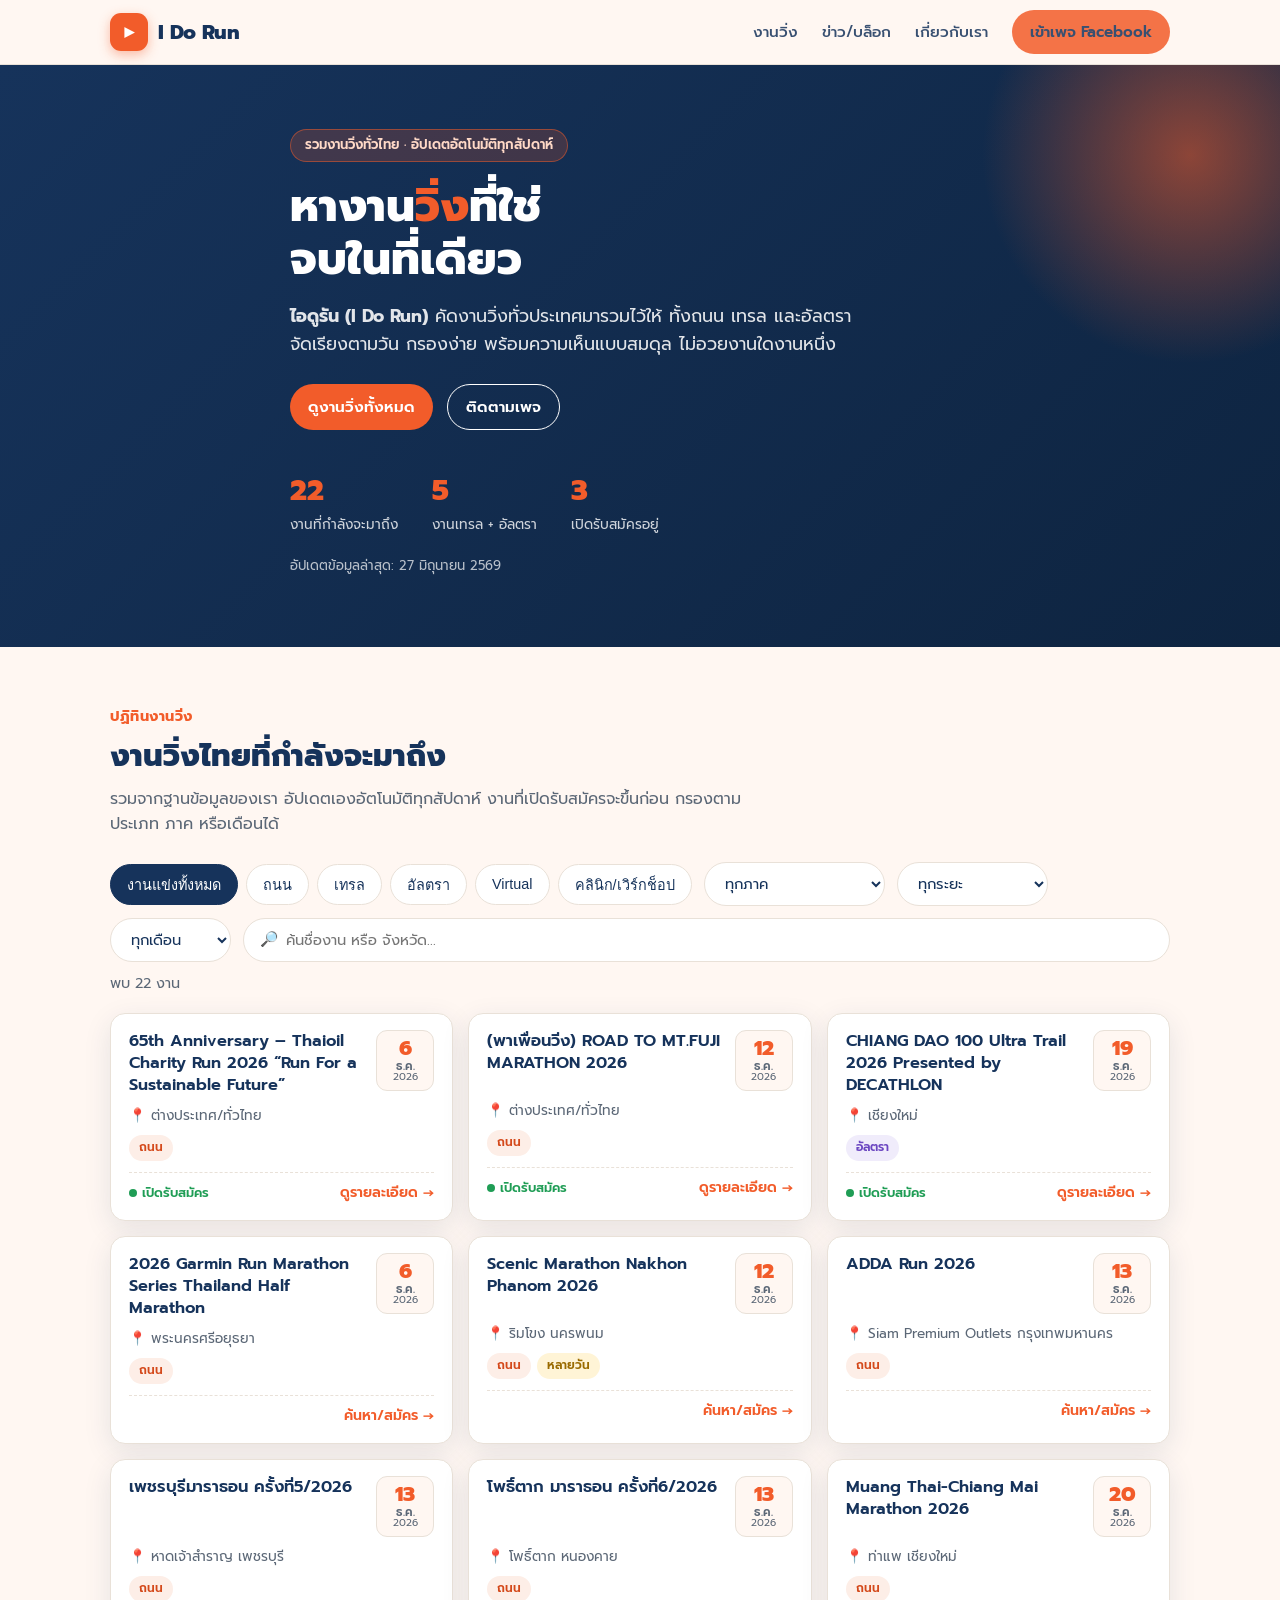
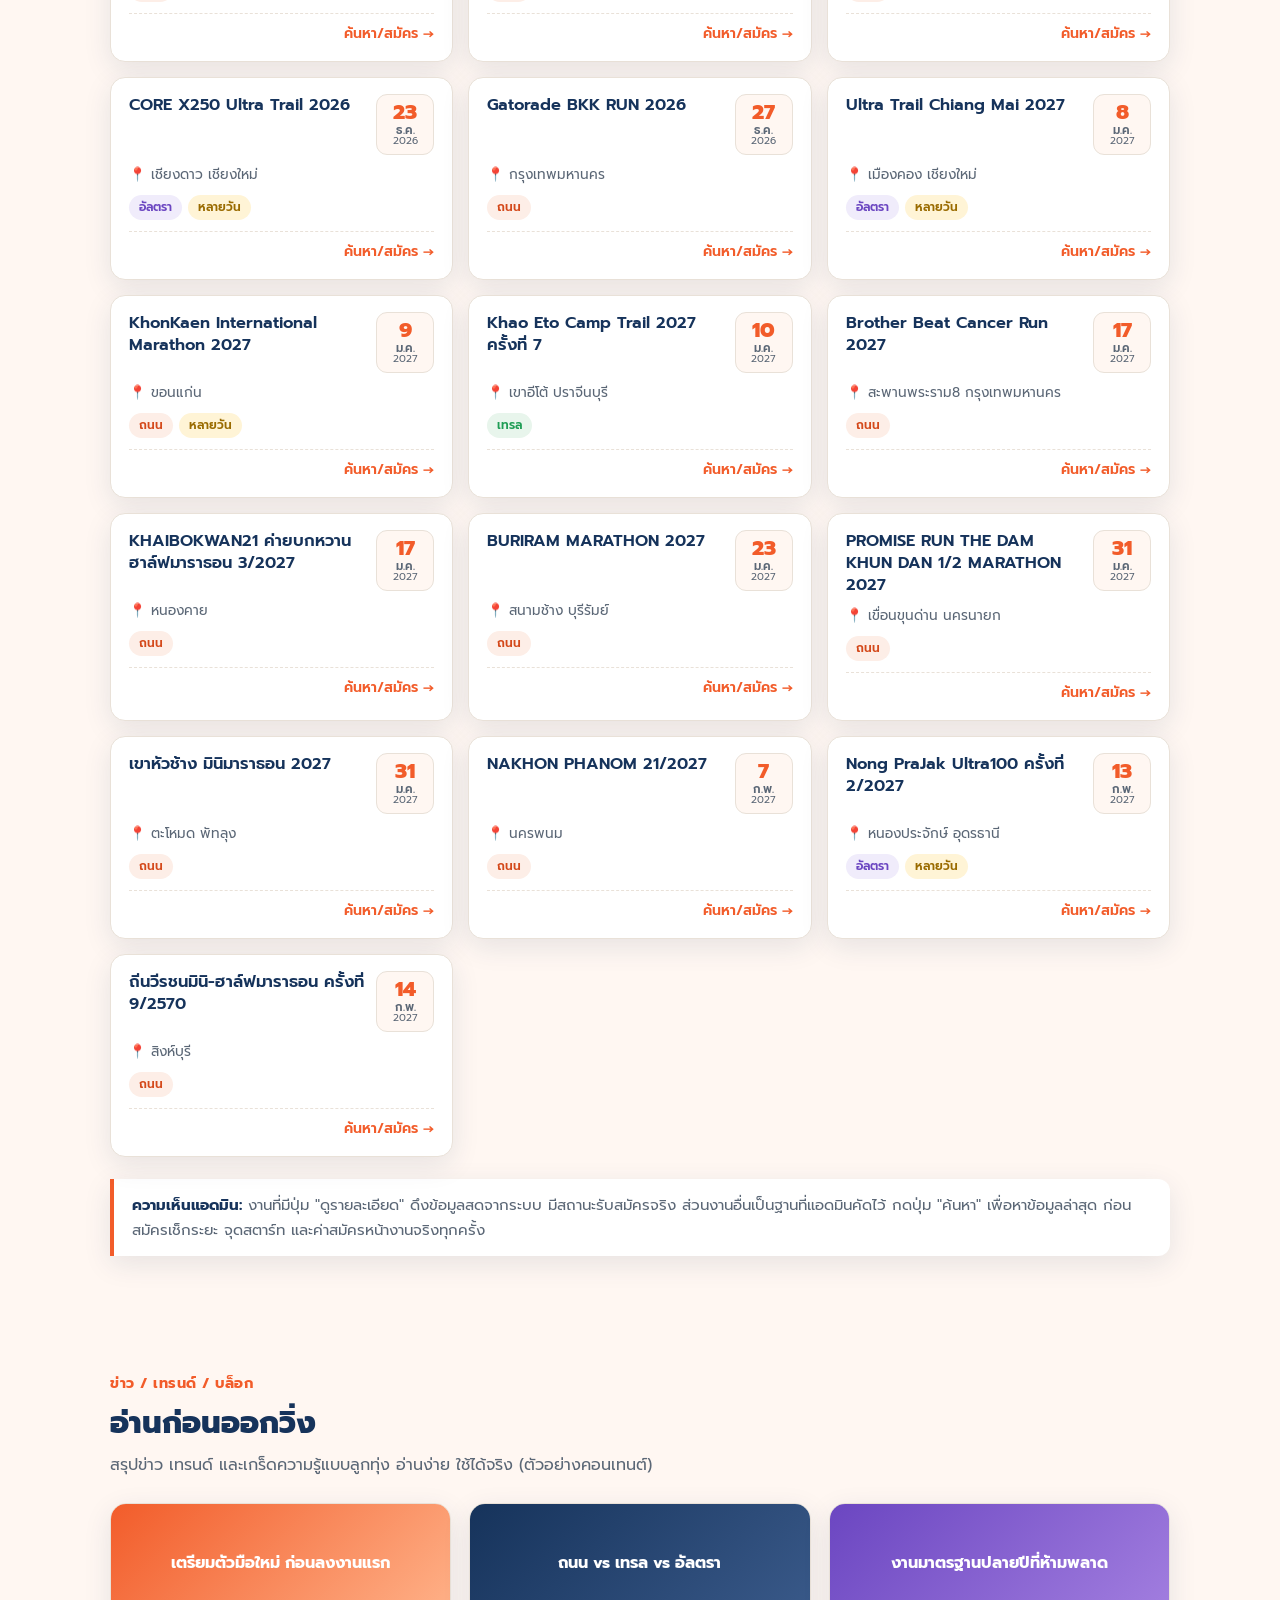
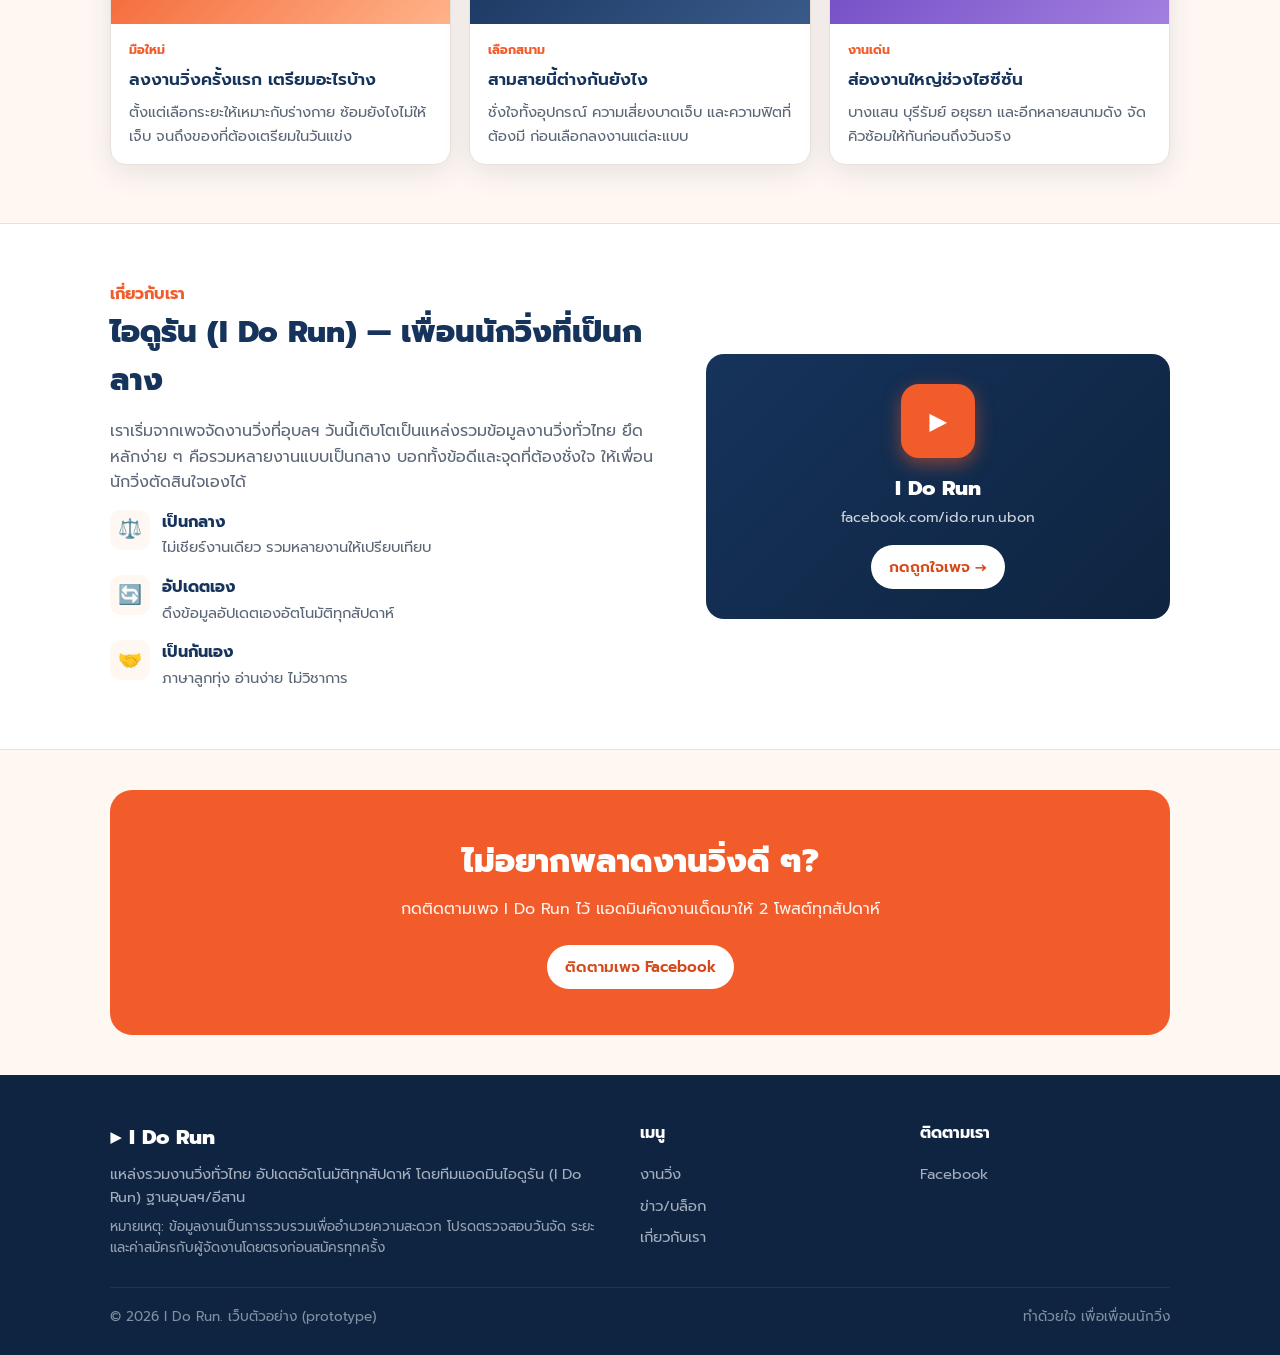
==== index.html @ 7fafc496 "Add race distances (ระยะ) from thai.run + distance filter" ====
<!DOCTYPE html>
<html lang="th">
<head>
<meta charset="UTF-8">
<meta name="viewport" content="width=device-width, initial-scale=1.0">
<title>ไอดูรัน (I Do Run) — รวมงานวิ่งทั่วไทย ปฏิทินงานวิ่ง 2026-2027</title>
<meta name="description" content="ไอดูรัน (I Do Run) แหล่งรวมงานวิ่งทั่วไทย ปฏิทินงานวิ่ง ทั้งถนน เทรล อัลตรา อัปเดตอัตโนมัติทุกสัปดาห์">
<meta name="keywords" content="ไอดูรัน, I Do Run, งานวิ่ง, ปฏิทินงานวิ่ง, รวมงานวิ่ง, งานวิ่งไทย, วิ่งเทรล, มาราธอน">
<link rel="canonical" href="https://idorunubon.github.io/">
<meta property="og:type" content="website">
<meta property="og:site_name" content="ไอดูรัน I Do Run">
<meta property="og:title" content="ไอดูรัน (I Do Run) — รวมงานวิ่งทั่วไทย">
<meta property="og:description" content="ไอดูรัน รวมงานวิ่งทั่วไทย ปฏิทินงานวิ่ง ถนน เทรล อัลตรา อัปเดตทุกสัปดาห์">
<meta property="og:url" content="https://idorunubon.github.io/">
<meta property="og:locale" content="th_TH">
<script type="application/ld+json">{"@context":"https://schema.org","@graph":[{"@type":"WebSite","name":"I Do Run","alternateName":["ไอดูรัน","ไอ ดู รัน","ไอดูรัน วิ่ง"],"url":"https://idorunubon.github.io/","description":"ไอดูรัน รวมงานวิ่งทั่วไทย ปฏิทินงานวิ่ง"},{"@type":"Organization","name":"I Do Run","alternateName":"ไอดูรัน","url":"https://idorunubon.github.io/","sameAs":["https://www.facebook.com/ido.run.ubon/"]}]}</script>
<link rel="preconnect" href="https://fonts.googleapis.com">
<link rel="preconnect" href="https://fonts.gstatic.com" crossorigin>
<link href="https://fonts.googleapis.com/css2?family=Noto+Sans+Thai:wght@400;500;700;800&family=Prompt:wght@400;500;600;700;800&display=swap" rel="stylesheet">
<style>
  :root{--orange:#F25C2A;--orange-dark:#d44a1c;--navy:#16335B;--navy-deep:#0e2440;--cream:#FFF7F2;--ink:#1d2733;--muted:#5b6776;--line:#e9e1d8;--green:#1f9d55;--purple:#6b46c1;--blue:#2563c9;--shadow:0 8px 28px rgba(22,51,91,.10)}
  *{box-sizing:border-box;margin:0;padding:0}
  html{scroll-behavior:smooth}
  body{font-family:'Prompt','Noto Sans Thai',sans-serif;color:var(--ink);background:var(--cream);line-height:1.6;-webkit-font-smoothing:antialiased}
  a{color:inherit;text-decoration:none}
  .wrap{max-width:1100px;margin:0 auto;padding:0 20px}
  header.nav{position:sticky;top:0;z-index:50;background:rgba(255,247,242,.92);backdrop-filter:blur(8px);border-bottom:1px solid var(--line)}
  .nav-in{display:flex;align-items:center;justify-content:space-between;height:64px}
  .logo{display:flex;align-items:center;gap:10px;font-weight:800;font-size:1.25rem;color:var(--navy)}
  .logo .mark{width:38px;height:38px;border-radius:11px;background:var(--orange);display:grid;place-items:center;color:#fff;font-size:1.2rem;box-shadow:0 4px 12px rgba(242,92,42,.4)}
  .nav-links{display:flex;gap:24px;align-items:center;font-weight:500}
  .nav-links a{color:var(--navy);opacity:.85;font-size:.95rem}
  .nav-links a:hover{opacity:1;color:var(--orange)}
  .btn{display:inline-flex;align-items:center;gap:8px;background:var(--orange);color:#fff;font-weight:600;padding:10px 18px;border-radius:30px;font-size:.95rem;border:none;cursor:pointer;transition:.15s}
  .btn:hover{background:var(--orange-dark);transform:translateY(-1px)}
  .btn.ghost{background:transparent;color:#fff;border:1.5px solid #fff}
  @media(max-width:820px){.nav-links a:not(.btn){display:none}}
  .hero{background:linear-gradient(135deg,var(--navy),var(--navy-deep));color:#fff;position:relative;overflow:hidden}
  .hero::after{content:"";position:absolute;right:-120px;top:-120px;width:420px;height:420px;background:radial-gradient(circle,rgba(242,92,42,.55),transparent 70%);border-radius:50%}
  .hero-in{position:relative;z-index:2;padding:64px 0 70px;max-width:700px}
  .kicker{display:inline-block;background:rgba(242,92,42,.2);color:#ffd9c7;border:1px solid rgba(242,92,42,.5);padding:5px 14px;border-radius:20px;font-size:.82rem;font-weight:600;margin-bottom:18px}
  .hero h1{font-size:2.8rem;line-height:1.18;font-weight:800;margin-bottom:16px}
  .hero h1 span{color:var(--orange)}
  .hero p{font-size:1.1rem;opacity:.88;margin-bottom:26px;max-width:580px}
  .hero-cta{display:flex;gap:14px;flex-wrap:wrap}
  .stats{display:flex;gap:34px;margin-top:38px;flex-wrap:wrap}
  .stat .n{font-size:1.8rem;font-weight:800;color:var(--orange)}
  .stat .l{font-size:.85rem;opacity:.8}
  .updated{margin-top:20px;font-size:.82rem;opacity:.7}
  @media(max-width:600px){.hero h1{font-size:2rem}}
  section{padding:58px 0}
  .sec-head{margin-bottom:24px}
  .sec-head .eyebrow{color:var(--orange);font-weight:700;font-size:.9rem;letter-spacing:.5px;text-transform:uppercase}
  .sec-head h2{font-size:1.9rem;font-weight:800;color:var(--navy);margin-top:4px}
  .sec-head p{color:var(--muted);margin-top:6px;max-width:660px}
  .toolbar{display:flex;gap:12px;flex-wrap:wrap;align-items:center;margin-bottom:10px}
  .chips{display:flex;gap:8px;flex-wrap:wrap}
  .chip{padding:8px 16px;border-radius:22px;border:1.5px solid var(--line);background:#fff;font-weight:500;font-size:.9rem;cursor:pointer;color:var(--navy);transition:.15s}
  .chip:hover{border-color:var(--orange)}
  .chip.on{background:var(--navy);color:#fff;border-color:var(--navy)}
  select.mon,.search{background:#fff;border:1.5px solid var(--line);border-radius:22px;padding:9px 16px;font-family:inherit;font-size:.92rem;color:var(--navy);outline:none;cursor:pointer}
  .search{flex:1;min-width:200px;display:flex;align-items:center;gap:8px;cursor:text}
  .search input{border:none;outline:none;flex:1;font-family:inherit;font-size:.92rem;background:transparent}
  .count{color:var(--muted);font-size:.9rem;margin:6px 0 18px}
  .grid{display:grid;grid-template-columns:repeat(auto-fill,minmax(330px,1fr));gap:15px}
  .card{background:#fff;border:1px solid var(--line);border-radius:15px;padding:16px 18px;box-shadow:var(--shadow);display:flex;flex-direction:column;gap:9px;transition:.15s}
  .card:hover{transform:translateY(-3px);border-color:var(--orange)}
  .card .top{display:flex;justify-content:space-between;align-items:flex-start;gap:10px}
  .date-pill{flex-shrink:0;text-align:center;background:var(--cream);border:1px solid var(--line);border-radius:11px;padding:7px 10px;line-height:1.05;min-width:58px}
  .date-pill .d{font-size:1.3rem;font-weight:800;color:var(--orange)}
  .date-pill .m{font-size:.72rem;color:var(--muted);font-weight:600}
  .date-pill .y{font-size:.64rem;color:var(--muted)}
  .card h3{font-size:1.02rem;font-weight:600;color:var(--navy);line-height:1.34}
  .place{color:var(--muted);font-size:.85rem;display:flex;gap:5px;align-items:flex-start}
  .meta{display:flex;flex-wrap:wrap;gap:6px;align-items:center}
  .tag{font-size:.75rem;font-weight:600;padding:3px 10px;border-radius:14px}
  .tag.road{background:#fdeee7;color:var(--orange-dark)}
  .tag.trail{background:#e8f5ec;color:var(--green)}
  .tag.ultra{background:#f0ecfb;color:var(--purple)}
  .tag.virtual{background:#e7f0fd;color:var(--blue)}
  .tag.multi{background:#fff4d6;color:#9a6b00}
  .tag.dist{background:#eef2ff;color:#3949ab}
  .reg{display:inline-flex;align-items:center;gap:5px;font-size:.8rem;font-weight:600}
  .reg.open{color:var(--green)}.reg.closed{color:var(--muted)}
  .reg .dot{width:8px;height:8px;border-radius:50%;background:currentColor}
  .card .foot{display:flex;justify-content:space-between;align-items:center;margin-top:2px;padding-top:9px;border-top:1px dashed var(--line)}
  .card .foot a{color:var(--orange);font-weight:600;font-size:.88rem}
  .card .foot .nolink{color:var(--muted);font-weight:400}
  .empty{text-align:center;color:var(--muted);padding:40px;grid-column:1/-1}
  .adminnote{background:#fff;border-left:4px solid var(--orange);border-radius:0 12px 12px 0;padding:14px 18px;margin-top:22px;box-shadow:var(--shadow);font-size:.94rem;color:var(--muted)}
  .adminnote b{color:var(--navy)}
  .blog-grid{display:grid;grid-template-columns:repeat(auto-fill,minmax(300px,1fr));gap:18px}
  .post{background:#fff;border:1px solid var(--line);border-radius:16px;overflow:hidden;box-shadow:var(--shadow);transition:.15s}
  .post:hover{transform:translateY(-3px)}
  .post .ph{height:120px;background:linear-gradient(135deg,var(--orange),#ffb38a);display:grid;place-items:center;color:#fff;font-weight:700;text-align:center;padding:0 16px}
  .post:nth-child(2) .ph{background:linear-gradient(135deg,var(--navy),#3a5a8a)}
  .post:nth-child(3) .ph{background:linear-gradient(135deg,var(--purple),#a37fe0)}
  .post .body{padding:16px 18px}
  .post .cat{font-size:.78rem;font-weight:700;color:var(--orange);text-transform:uppercase}
  .post h3{font-size:1.06rem;font-weight:600;color:var(--navy);margin:6px 0 8px}
  .post p{color:var(--muted);font-size:.92rem}
  .about{background:#fff;border-top:1px solid var(--line);border-bottom:1px solid var(--line)}
  .about-grid{display:grid;grid-template-columns:1.2fr 1fr;gap:40px;align-items:center}
  @media(max-width:760px){.about-grid{grid-template-columns:1fr}}
  .about h2{font-size:1.9rem;color:var(--navy);font-weight:800;margin-bottom:14px}
  .about p{color:var(--muted);margin-bottom:14px}
  .values{display:flex;flex-direction:column;gap:14px;margin-top:10px}
  .val{display:flex;gap:12px;align-items:flex-start}
  .val .ic{width:40px;height:40px;border-radius:11px;background:var(--cream);display:grid;place-items:center;font-size:1.2rem;flex-shrink:0}
  .val b{color:var(--navy)}.val span{color:var(--muted);font-size:.92rem}
  .fbcard{background:linear-gradient(135deg,var(--navy),var(--navy-deep));border-radius:18px;padding:30px;color:#fff;text-align:center}
  .fbcard .av{width:74px;height:74px;border-radius:18px;background:var(--orange);display:grid;place-items:center;font-size:2rem;margin:0 auto 14px;box-shadow:0 6px 18px rgba(242,92,42,.5)}
  .fbcard h3{font-size:1.3rem;font-weight:800}
  .fbcard .handle{opacity:.8;font-size:.9rem;margin-bottom:16px}
  .cta{background:var(--orange);color:#fff;text-align:center;border-radius:22px;padding:46px 24px;margin:40px auto}
  .cta h2{font-size:2rem;font-weight:800;margin-bottom:10px}
  .cta p{opacity:.92;margin-bottom:22px;max-width:520px;margin-left:auto;margin-right:auto}
  .cta .btn{background:#fff;color:var(--orange-dark)}
  .cta .btn:hover{background:var(--navy);color:#fff}
  footer{background:var(--navy-deep);color:#cdd6e3;padding:46px 0 28px}
  .foot-grid{display:grid;grid-template-columns:2fr 1fr 1fr;gap:30px;margin-bottom:28px}
  @media(max-width:600px){.foot-grid{grid-template-columns:1fr}}
  footer h4{color:#fff;font-size:1rem;margin-bottom:12px}
  footer a{display:block;opacity:.78;font-size:.92rem;padding:4px 0}
  footer a:hover{opacity:1;color:var(--orange)}
  .foot-logo{font-size:1.3rem;font-weight:800;color:#fff;margin-bottom:8px}
  .foot-bot{border-top:1px solid rgba(255,255,255,.12);padding-top:18px;font-size:.85rem;opacity:.6;display:flex;justify-content:space-between;flex-wrap:wrap;gap:8px}
  .disclaim{font-size:.84rem;opacity:.7;margin-top:6px;max-width:560px}
</style>
</head>
<body>
<header class="nav"><div class="wrap nav-in">
  <a href="#top" class="logo"><span class="mark">▶</span> I Do Run</a>
  <nav class="nav-links">
    <a href="#events">งานวิ่ง</a>
    <a href="#blog">ข่าว/บล็อก</a>
    <a href="#about">เกี่ยวกับเรา</a>
    <a class="btn" href="https://www.facebook.com/ido.run.ubon/" target="_blank" rel="noopener">เข้าเพจ Facebook</a>
  </nav>
</div></header>
<section class="hero" id="top" style="padding:0"><div class="wrap hero-in">
  <span class="kicker">รวมงานวิ่งทั่วไทย · อัปเดตอัตโนมัติทุกสัปดาห์</span>
  <h1>หางาน<span>วิ่ง</span>ที่ใช่ <br>จบในที่เดียว</h1>
  <p><strong>ไอดูรัน (I Do Run)</strong> คัดงานวิ่งทั่วประเทศมารวมไว้ให้ ทั้งถนน เทรล และอัลตรา จัดเรียงตามวัน กรองง่าย พร้อมความเห็นแบบสมดุล ไม่อวยงานใดงานหนึ่ง</p>
  <div class="hero-cta">
    <a class="btn" href="#events">ดูงานวิ่งทั้งหมด</a>
    <a class="btn ghost" href="https://www.facebook.com/ido.run.ubon/" target="_blank" rel="noopener">ติดตามเพจ</a>
  </div>
  <div class="stats">
    <div class="stat"><div class="n" id="stat-total">—</div><div class="l">งานที่กำลังจะมาถึง</div></div>
    <div class="stat"><div class="n" id="stat-trail">—</div><div class="l">งานเทรล + อัลตรา</div></div>
    <div class="stat"><div class="n" id="stat-open">—</div><div class="l">เปิดรับสมัครอยู่</div></div>
  </div>
  <div class="updated" id="updated"></div>
</div></section>
<section id="events"><div class="wrap">
  <div class="sec-head">
    <div class="eyebrow">ปฏิทินงานวิ่ง</div>
    <h2>งานวิ่งไทยที่กำลังจะมาถึง</h2>
    <p>รวมจากฐานข้อมูลของเรา อัปเดตเองอัตโนมัติทุกสัปดาห์ งานที่เปิดรับสมัครจะขึ้นก่อน กรองตามประเภท ภาค หรือเดือนได้</p>
  </div>
  <div class="toolbar">
    <div class="chips" id="chips">
      <button class="chip on" data-f="all">งานแข่งทั้งหมด</button>
      <button class="chip" data-f="road">ถนน</button>
      <button class="chip" data-f="trail">เทรล</button>
      <button class="chip" data-f="ultra">อัลตรา</button>
      <button class="chip" data-f="virtual">Virtual</button>
      <button class="chip" data-f="clinic">คลินิก/เวิร์กช็อป</button>
    </div>
    <select class="mon" id="region"></select>
    <select class="mon" id="dist"><option value="all">ทุกระยะ</option><option value="fun">Fun Run</option><option value="5k">5 กม.</option><option value="10k">10 กม.</option><option value="half">ฮาล์ฟ ~21 กม.</option><option value="full">ฟูล ~42 กม.</option><option value="ultra">อัลตรา 50 กม.+</option></select>
    <select class="mon" id="mon"></select>
    <div class="search"><span>🔎</span><input id="q" type="text" placeholder="ค้นชื่องาน หรือ จังหวัด..."></div>
  </div>
  <div class="count" id="count">กำลังโหลดข้อมูล...</div>
  <div class="grid" id="grid"></div>
  <div class="adminnote"><b>ความเห็นแอดมิน:</b> งานที่มีปุ่ม "ดูรายละเอียด" ดึงข้อมูลสดจากระบบ มีสถานะรับสมัครจริง ส่วนงานอื่นเป็นฐานที่แอดมินคัดไว้ กดปุ่ม "ค้นหา" เพื่อหาข้อมูลล่าสุด ก่อนสมัครเช็กระยะ จุดสตาร์ท และค่าสมัครหน้างานจริงทุกครั้ง</div>
</div></section>
<section id="blog"><div class="wrap">
  <div class="sec-head">
    <div class="eyebrow">ข่าว / เทรนด์ / บล็อก</div>
    <h2>อ่านก่อนออกวิ่ง</h2>
    <p>สรุปข่าว เทรนด์ และเกร็ดความรู้แบบลูกทุ่ง อ่านง่าย ใช้ได้จริง (ตัวอย่างคอนเทนต์)</p>
  </div>
  <div class="blog-grid">
    <article class="post"><div class="ph">เตรียมตัวมือใหม่ ก่อนลงงานแรก</div><div class="body"><div class="cat">มือใหม่</div><h3>ลงงานวิ่งครั้งแรก เตรียมอะไรบ้าง</h3><p>ตั้งแต่เลือกระยะให้เหมาะกับร่างกาย ซ้อมยังไงไม่ให้เจ็บ จนถึงของที่ต้องเตรียมในวันแข่ง</p></div></article>
    <article class="post"><div class="ph">ถนน vs เทรล vs อัลตรา</div><div class="body"><div class="cat">เลือกสนาม</div><h3>สามสายนี้ต่างกันยังไง</h3><p>ชั่งใจทั้งอุปกรณ์ ความเสี่ยงบาดเจ็บ และความฟิตที่ต้องมี ก่อนเลือกลงงานแต่ละแบบ</p></div></article>
    <article class="post"><div class="ph">งานมาตรฐานปลายปีที่ห้ามพลาด</div><div class="body"><div class="cat">งานเด่น</div><h3>ส่องงานใหญ่ช่วงไฮซีซั่น</h3><p>บางแสน บุรีรัมย์ อยุธยา และอีกหลายสนามดัง จัดคิวซ้อมให้ทันก่อนถึงวันจริง</p></div></article>
  </div>
</div></section>
<section id="about" class="about"><div class="wrap about-grid">
  <div>
    <div class="eyebrow" style="color:var(--orange);font-weight:700">เกี่ยวกับเรา</div>
    <h2>ไอดูรัน (I Do Run) — เพื่อนนักวิ่งที่เป็นกลาง</h2>
    <p>เราเริ่มจากเพจจัดงานวิ่งที่อุบลฯ วันนี้เติบโตเป็นแหล่งรวมข้อมูลงานวิ่งทั่วไทย ยึดหลักง่าย ๆ คือรวมหลายงานแบบเป็นกลาง บอกทั้งข้อดีและจุดที่ต้องชั่งใจ ให้เพื่อนนักวิ่งตัดสินใจเองได้</p>
    <div class="values">
      <div class="val"><div class="ic">⚖️</div><div><b>เป็นกลาง</b><br><span>ไม่เชียร์งานเดียว รวมหลายงานให้เปรียบเทียบ</span></div></div>
      <div class="val"><div class="ic">🔄</div><div><b>อัปเดตเอง</b><br><span>ดึงข้อมูลอัปเดตเองอัตโนมัติทุกสัปดาห์</span></div></div>
      <div class="val"><div class="ic">🤝</div><div><b>เป็นกันเอง</b><br><span>ภาษาลูกทุ่ง อ่านง่าย ไม่วิชาการ</span></div></div>
    </div>
  </div>
  <div class="fbcard">
    <div class="av">▶</div><h3>I Do Run</h3><div class="handle">facebook.com/ido.run.ubon</div>
    <a class="btn" style="background:#fff;color:var(--orange-dark)" href="https://www.facebook.com/ido.run.ubon/" target="_blank" rel="noopener">กดถูกใจเพจ →</a>
  </div>
</div></section>
<div class="wrap"><div class="cta">
  <h2>ไม่อยากพลาดงานวิ่งดี ๆ?</h2>
  <p>กดติดตามเพจ I Do Run ไว้ แอดมินคัดงานเด็ดมาให้ 2 โพสต์ทุกสัปดาห์</p>
  <a class="btn" href="https://www.facebook.com/ido.run.ubon/" target="_blank" rel="noopener">ติดตามเพจ Facebook</a>
</div></div>
<footer><div class="wrap">
  <div class="foot-grid">
    <div>
      <div class="foot-logo">▶ I Do Run</div>
      <p style="opacity:.78;font-size:.92rem">แหล่งรวมงานวิ่งทั่วไทย อัปเดตอัตโนมัติทุกสัปดาห์ โดยทีมแอดมินไอดูรัน (I Do Run) ฐานอุบลฯ/อีสาน</p>
      <p class="disclaim">หมายเหตุ: ข้อมูลงานเป็นการรวบรวมเพื่ออำนวยความสะดวก โปรดตรวจสอบวันจัด ระยะ และค่าสมัครกับผู้จัดงานโดยตรงก่อนสมัครทุกครั้ง</p>
    </div>
    <div><h4>เมนู</h4><a href="#events">งานวิ่ง</a><a href="#blog">ข่าว/บล็อก</a><a href="#about">เกี่ยวกับเรา</a></div>
    <div><h4>ติดตามเรา</h4><a href="https://www.facebook.com/ido.run.ubon/" target="_blank" rel="noopener">Facebook</a></div>
  </div>
  <div class="foot-bot"><span>© 2026 I Do Run. เว็บตัวอย่าง (prototype)</span><span>ทำด้วยใจ เพื่อเพื่อนนักวิ่ง</span></div>
</div></footer>
<script>
const TH=["ม.ค.","ก.พ.","มี.ค.","เม.ย.","พ.ค.","มิ.ย.","ก.ค.","ส.ค.","ก.ย.","ต.ค.","พ.ย.","ธ.ค."];
const TYPE={road:"ถนน",trail:"เทรล",ultra:"อัลตรา",virtual:"Virtual"};
const REGIONS=[
 ["bkk","กรุงเทพฯ–ปริมณฑล",["กรุงเทพ","นนทบุรี","ปทุมธานี","สมุทรปราการ","สมุทรสาคร","นครปฐม"]],
 ["north","ภาคเหนือ",["เชียงใหม่","เชียงราย","ลำปาง","ลำพูน","แพร่","น่าน","พะเยา","แม่ฮ่องสอน","อุตรดิตถ์","ตาก","สุโขทัย","กำแพงเพชร","พิจิตร","พิษณุโลก","เพชรบูรณ์","นครสวรรค์","อุทัยธานี"]],
 ["isan","ภาคอีสาน",["ขอนแก่น","อุดรธานี","นครราชสีมา","โคราช","บุรีรัมย์","อุบลราชธานี","ชัยภูมิ","กาฬสินธุ์","มหาสารคาม","ร้อยเอ็ด","สกลนคร","นครพนม","หนองคาย","บึงกาฬ","เลย","หนองบัวลำภู","ยโสธร","อำนาจเจริญ","มุกดาหาร","ศรีสะเกษ","สุรินทร์"]],
 ["central","ภาคกลาง",["อยุธยา","อ่างทอง","สิงห์บุรี","ลพบุรี","สระบุรี","ชัยนาท","สุพรรณบุรี","นครนายก","สมุทรสงคราม"]],
 ["east","ภาคตะวันออก",["ชลบุรี","ระยอง","จันทบุรี","ตราด","ฉะเชิงเทรา","ปราจีนบุรี","สระแก้ว"]],
 ["west","ภาคตะวันตก",["กาญจนบุรี","ราชบุรี","เพชรบุรี","ประจวบ"]],
 ["south","ภาคใต้",["สงขลา","หาดใหญ่","ภูเก็ต","สุราษฎร์ธานี","นครศรีธรรมราช","กระบี่","พังงา","ตรัง","พัทลุง","สตูล","ชุมพร","ระนอง","ยะลา","ปัตตานี","นราธิวาส"]],
 ["inter","ต่างประเทศ",["ลาว","ญี่ปุ่น","จีน","มาเลเซีย","เวียดนาม","สิงคโปร์","เกาหลี","ไต้หวัน"]]
];
const REGLABEL={};REGIONS.forEach(r=>REGLABEL[r[0]]=r[1]);REGLABEL.other="อื่นๆ";
function regionOf(p){p=p||"";for(const r of REGIONS){if(r[2].some(w=>p.includes(w)))return r[0];}return "other";}
function isClinic(n){return /workshop|clinic|คลินิก|ปรับท่า|อบรม|สัมมนา|เวิร์กช็อป|เวิร์คช็อป/i.test(n||"");}
let UP=[];
const monsel=document.getElementById('mon');
const regsel=document.getElementById('region');
const distsel=document.getElementById('dist');
function inBucket(d,b){if(b==='fun')return d<4.5;if(b==='5k')return d>=4.5&&d<7.5;if(b==='10k')return d>=7.5&&d<15;if(b==='half')return d>=15&&d<30;if(b==='full')return d>=30&&d<50;if(b==='ultra')return d>=50;return true;}
function distMatch(e,b){if(b==='all')return true;if(!e.dist||!e.dist.length)return false;return e.dist.some(d=>inBucket(d,b));}
function card(e){
  const multi=e.multi?'<span class="tag multi">หลายวัน</span>':'';
  let reg='';
  if(e.reg===true)reg='<span class="reg open"><span class="dot"></span>เปิดรับสมัคร</span>';
  else if(e.reg===false)reg='<span class="reg closed"><span class="dot"></span>ปิด/รอประกาศ</span>';
  else reg='<span></span>';
  const link=e.link||('https://www.google.com/search?q='+encodeURIComponent(e.n+' วิ่ง สมัคร'));
  const label=e.link?'ดูรายละเอียด →':'ค้นหา/สมัคร →';
  const clinicTag=e.isClinic?'<span class="tag multi">คลินิก/เวิร์กช็อป</span>':'';
  const distTag=(e.dist&&e.dist.length)?'<span class="tag dist">'+e.dist.join('/')+' กม.</span>':'';
  return '<div class="card"><div class="top"><div><h3>'+e.n+'</h3></div>'
    +'<div class="date-pill"><div class="d">'+e.d+'</div><div class="m">'+TH[e.mo]+'</div><div class="y">'+e.y+'</div></div></div>'
    +(e.place?'<div class="place"><span>📍</span><span>'+e.place+'</span></div>':'')
    +'<div class="meta"><span class="tag '+e.type+'">'+(TYPE[e.type]||e.type)+'</span>'+distTag+clinicTag+multi+'</div>'
    +'<div class="foot">'+reg+'<a href="'+link+'" target="_blank" rel="noopener">'+label+'</a></div></div>';
}
function render(){
  const f=document.querySelector('#chips .chip.on').dataset.f;
  const rg=regsel.value,mk=monsel.value;
  const q=document.getElementById('q').value.trim().toLowerCase();
  const list=UP.filter(e=>{
    if(f==='all'){if(e.isClinic)return false;}
    else if(f==='clinic'){if(!e.isClinic)return false;}
    else {if(e.isClinic)return false;if(e.type!==f)return false;}
    if(rg!=='all'&&e.region!==rg)return false;
    if(mk!=='all'&&(e.y+'-'+e.mo)!==mk)return false;
    if(q&&!((e.n+' '+(e.place||'')).toLowerCase().includes(q)))return false;
    if(!distMatch(e,distsel.value))return false;
    return true;
  });
  document.getElementById('count').textContent='พบ '+list.length+' งาน';
  const g=document.getElementById('grid');
  g.innerHTML=list.length?list.map(card).join(''):'<div class="empty">ไม่พบงานที่ตรงเงื่อนไข ลองเปลี่ยนตัวกรองดูนะ</div>';
}
document.querySelectorAll('#chips .chip').forEach(c=>c.addEventListener('click',()=>{document.querySelector('#chips .chip.on').classList.remove('on');c.classList.add('on');render();}));
regsel.addEventListener('change',render);
distsel.addEventListener('change',render);
monsel.addEventListener('change',render);
document.getElementById('q').addEventListener('input',render);
fetch('events.json?t='+Date.now()).then(r=>r.json()).then(data=>{
  const today=new Date();const cut=new Date(today.getFullYear(),today.getMonth(),today.getDate()-1);
  UP=(data.events||[]).filter(e=>new Date(e.y,e.mo,e.d)>=cut);
  UP.forEach(e=>{e.isClinic=isClinic(e.n);e.region=regionOf(e.place);});
  UP.sort((a,b)=>{const oa=a.reg===true?0:(a.reg===null?1:2),ob=b.reg===true?0:(b.reg===null?1:2);if(oa!==ob)return oa-ob;return (a.y-b.y)||(a.mo-b.mo)||(a.d-b.d);});
  document.getElementById('stat-total').textContent=UP.filter(e=>!e.isClinic).length;
  document.getElementById('stat-trail').textContent=UP.filter(e=>e.type==='trail'||e.type==='ultra').length;
  document.getElementById('stat-open').textContent=UP.filter(e=>e.reg===true).length;
  const rset=[...new Set(UP.map(e=>e.region))];
  const rorder=REGIONS.map(r=>r[0]).concat(['other']).filter(k=>rset.includes(k));
  regsel.innerHTML='<option value="all">ทุกภาค</option>'+rorder.map(k=>'<option value="'+k+'">'+REGLABEL[k]+'</option>').join('');
  const mkeys=[...new Set(UP.slice().sort((a,b)=>(a.y-b.y)||(a.mo-b.mo)).map(e=>e.y+'-'+e.mo))];
  monsel.innerHTML='<option value="all">ทุกเดือน</option>'+mkeys.map(k=>{const a=k.split('-');return '<option value="'+k+'">'+TH[a[1]]+' '+a[0]+'</option>';}).join('');
  if(data.generatedAt){const d=new Date(data.generatedAt);document.getElementById('updated').textContent='อัปเดตข้อมูลล่าสุด: '+d.toLocaleDateString('th-TH',{day:'numeric',month:'long',year:'numeric',timeZone:'Asia/Bangkok'});}
  render();
}).catch(err=>{document.getElementById('count').textContent='โหลดข้อมูลไม่สำเร็จ กรุณารีเฟรชหน้าใหม่';});
</script>
</body>
</html>
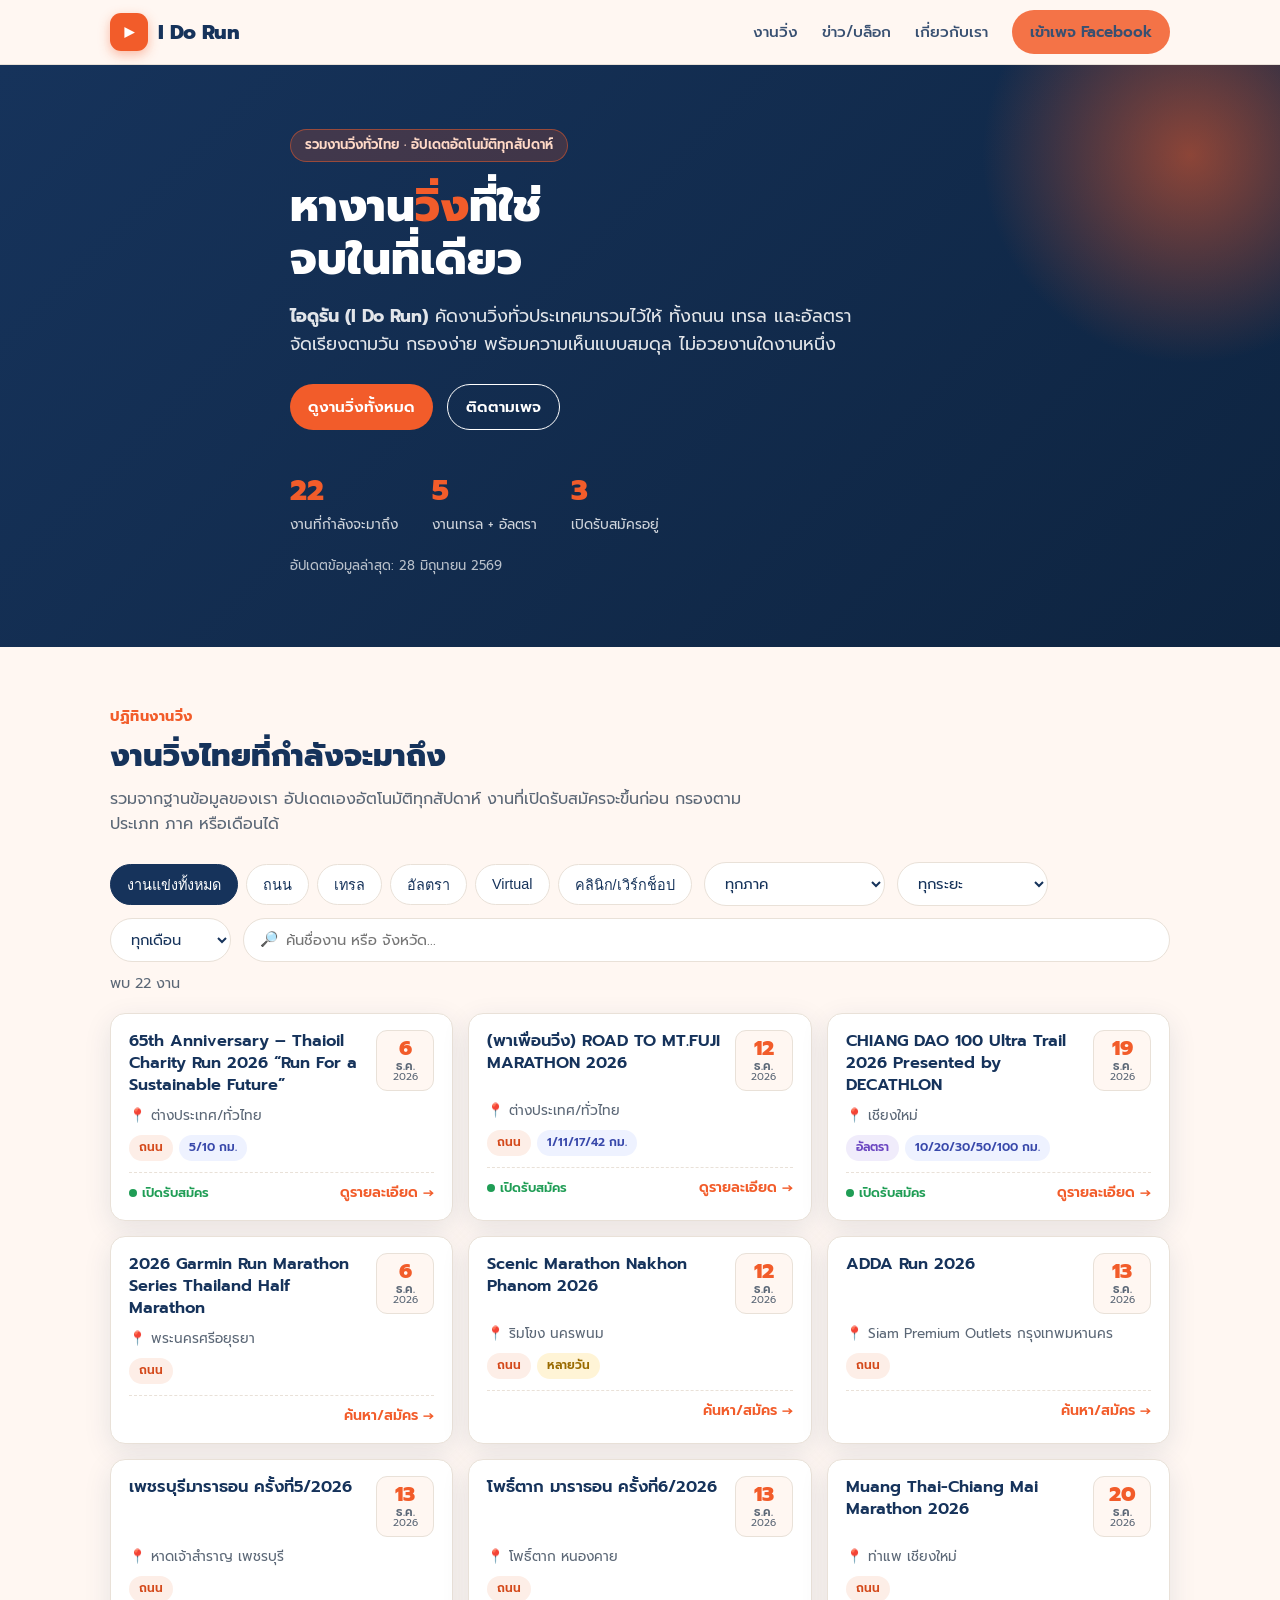
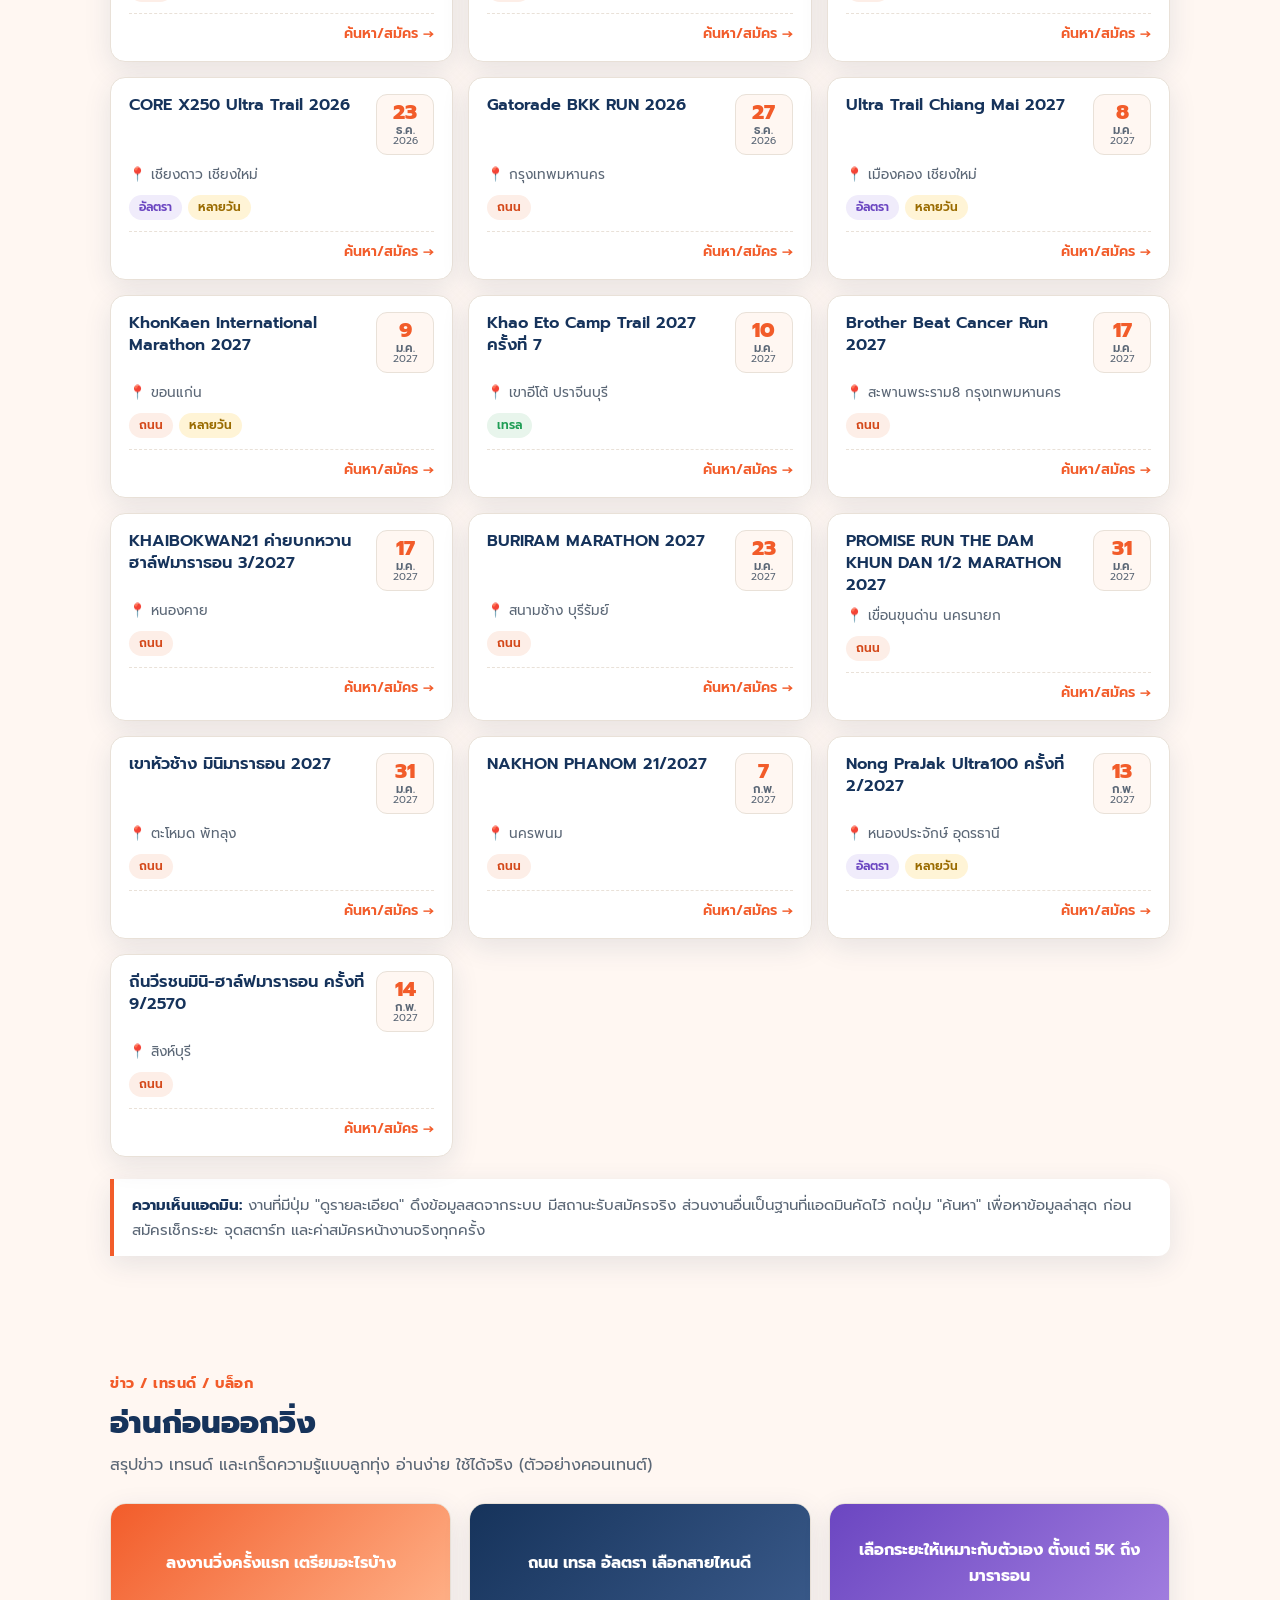
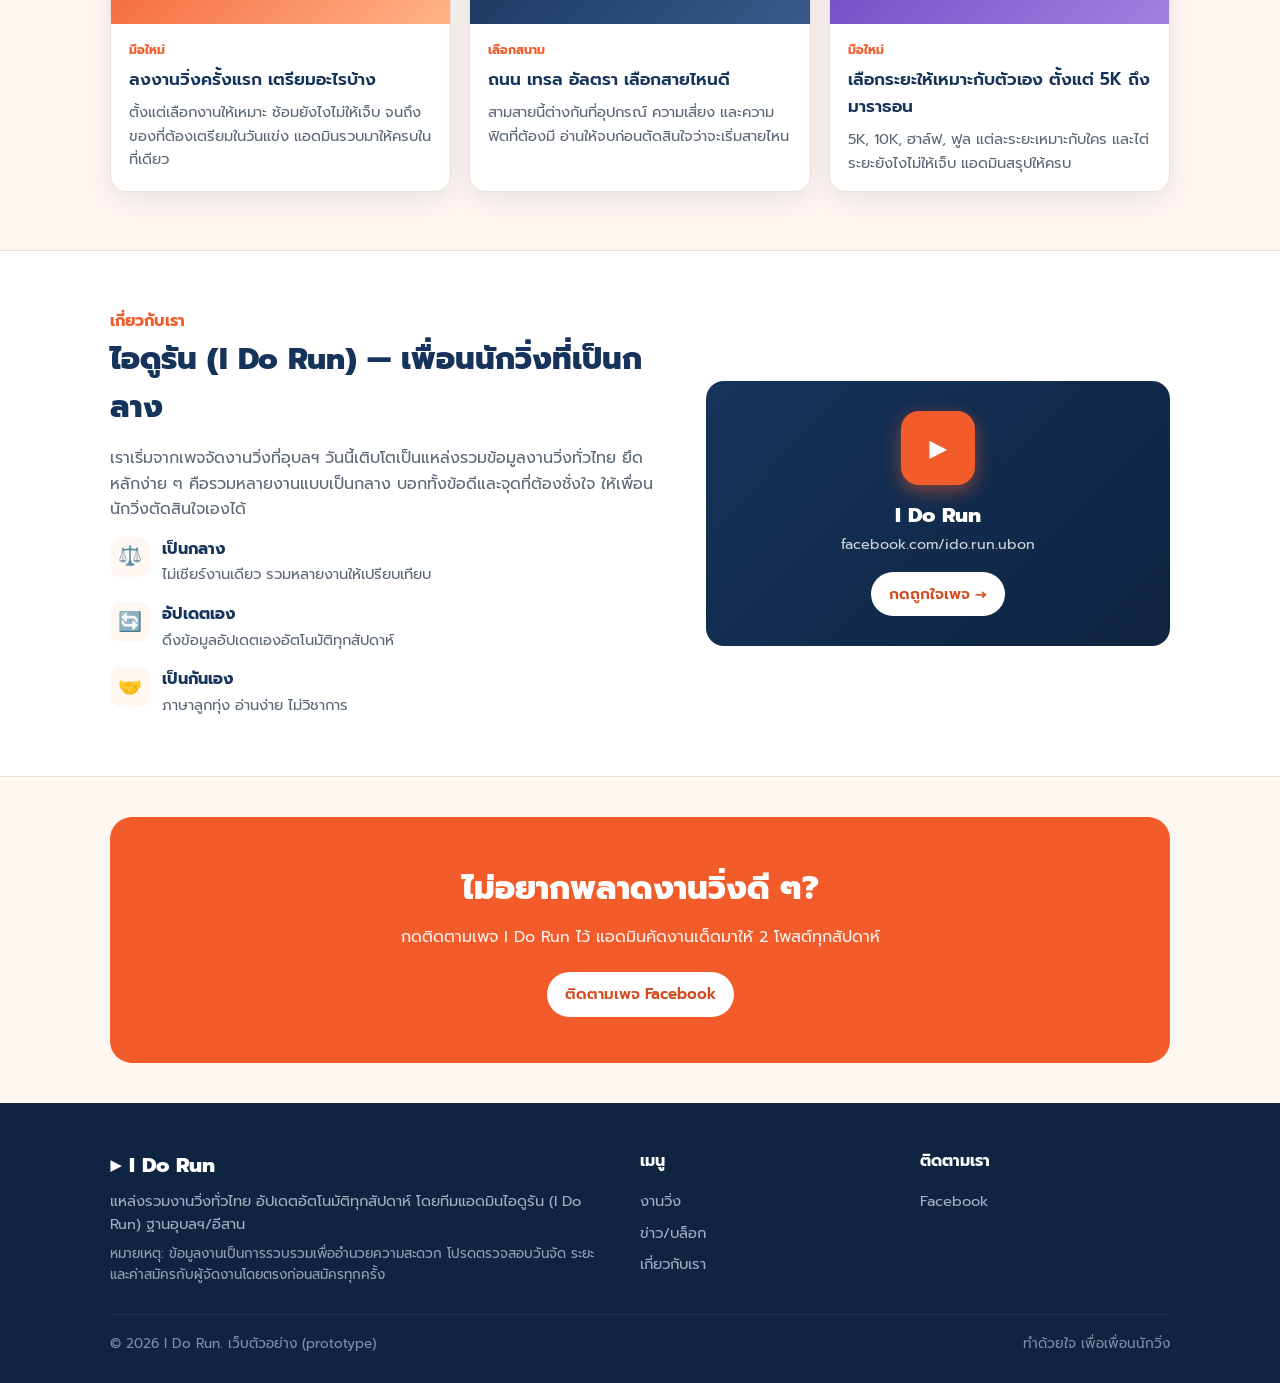
==== commit 14c5e678: "Add real blog: 3 articles + posts.json, dynamic blog section" ====
--- a/index.html
+++ b/index.html
@@ -183,11 +183,7 @@
     <h2>อ่านก่อนออกวิ่ง</h2>
     <p>สรุปข่าว เทรนด์ และเกร็ดความรู้แบบลูกทุ่ง อ่านง่าย ใช้ได้จริง (ตัวอย่างคอนเทนต์)</p>
   </div>
-  <div class="blog-grid">
-    <article class="post"><div class="ph">เตรียมตัวมือใหม่ ก่อนลงงานแรก</div><div class="body"><div class="cat">มือใหม่</div><h3>ลงงานวิ่งครั้งแรก เตรียมอะไรบ้าง</h3><p>ตั้งแต่เลือกระยะให้เหมาะกับร่างกาย ซ้อมยังไงไม่ให้เจ็บ จนถึงของที่ต้องเตรียมในวันแข่ง</p></div></article>
-    <article class="post"><div class="ph">ถนน vs เทรล vs อัลตรา</div><div class="body"><div class="cat">เลือกสนาม</div><h3>สามสายนี้ต่างกันยังไง</h3><p>ชั่งใจทั้งอุปกรณ์ ความเสี่ยงบาดเจ็บ และความฟิตที่ต้องมี ก่อนเลือกลงงานแต่ละแบบ</p></div></article>
-    <article class="post"><div class="ph">งานมาตรฐานปลายปีที่ห้ามพลาด</div><div class="body"><div class="cat">งานเด่น</div><h3>ส่องงานใหญ่ช่วงไฮซีซั่น</h3><p>บางแสน บุรีรัมย์ อยุธยา และอีกหลายสนามดัง จัดคิวซ้อมให้ทันก่อนถึงวันจริง</p></div></article>
-  </div>
+  <div class="blog-grid" id="blog-grid"></div>
 </div></section>
 <section id="about" class="about"><div class="wrap about-grid">
   <div>
@@ -300,5 +296,13 @@
   render();
 }).catch(err=>{document.getElementById('count').textContent='โหลดข้อมูลไม่สำเร็จ กรุณารีเฟรชหน้าใหม่';});
 </script>
+<script>
+fetch("posts.json?t="+Date.now()).then(r=>r.json()).then(d=>{
+ const ACC={orange:"linear-gradient(135deg,#F25C2A,#ffb38a)",navy:"linear-gradient(135deg,#16335B,#3a5a8a)",purple:"linear-gradient(135deg,#6b46c1,#a37fe0)"};
+ const g=document.getElementById("blog-grid"); if(!g) return;
+ const posts=(d.posts||[]).slice(0,6);
+ g.innerHTML=posts.map(p=>"<a class=\"post\" style=\"display:block\" href=\""+p.file+"\"><div class=\"ph\" style=\"background:"+(ACC[p.accent]||ACC.orange)+"\">"+p.title+"</div><div class=\"body\"><div class=\"cat\">"+p.cat+"</div><h3>"+p.title+"</h3><p>"+p.excerpt+"</p></div></a>").join("");
+}).catch(function(){});
+</script>
 </body>
 </html>
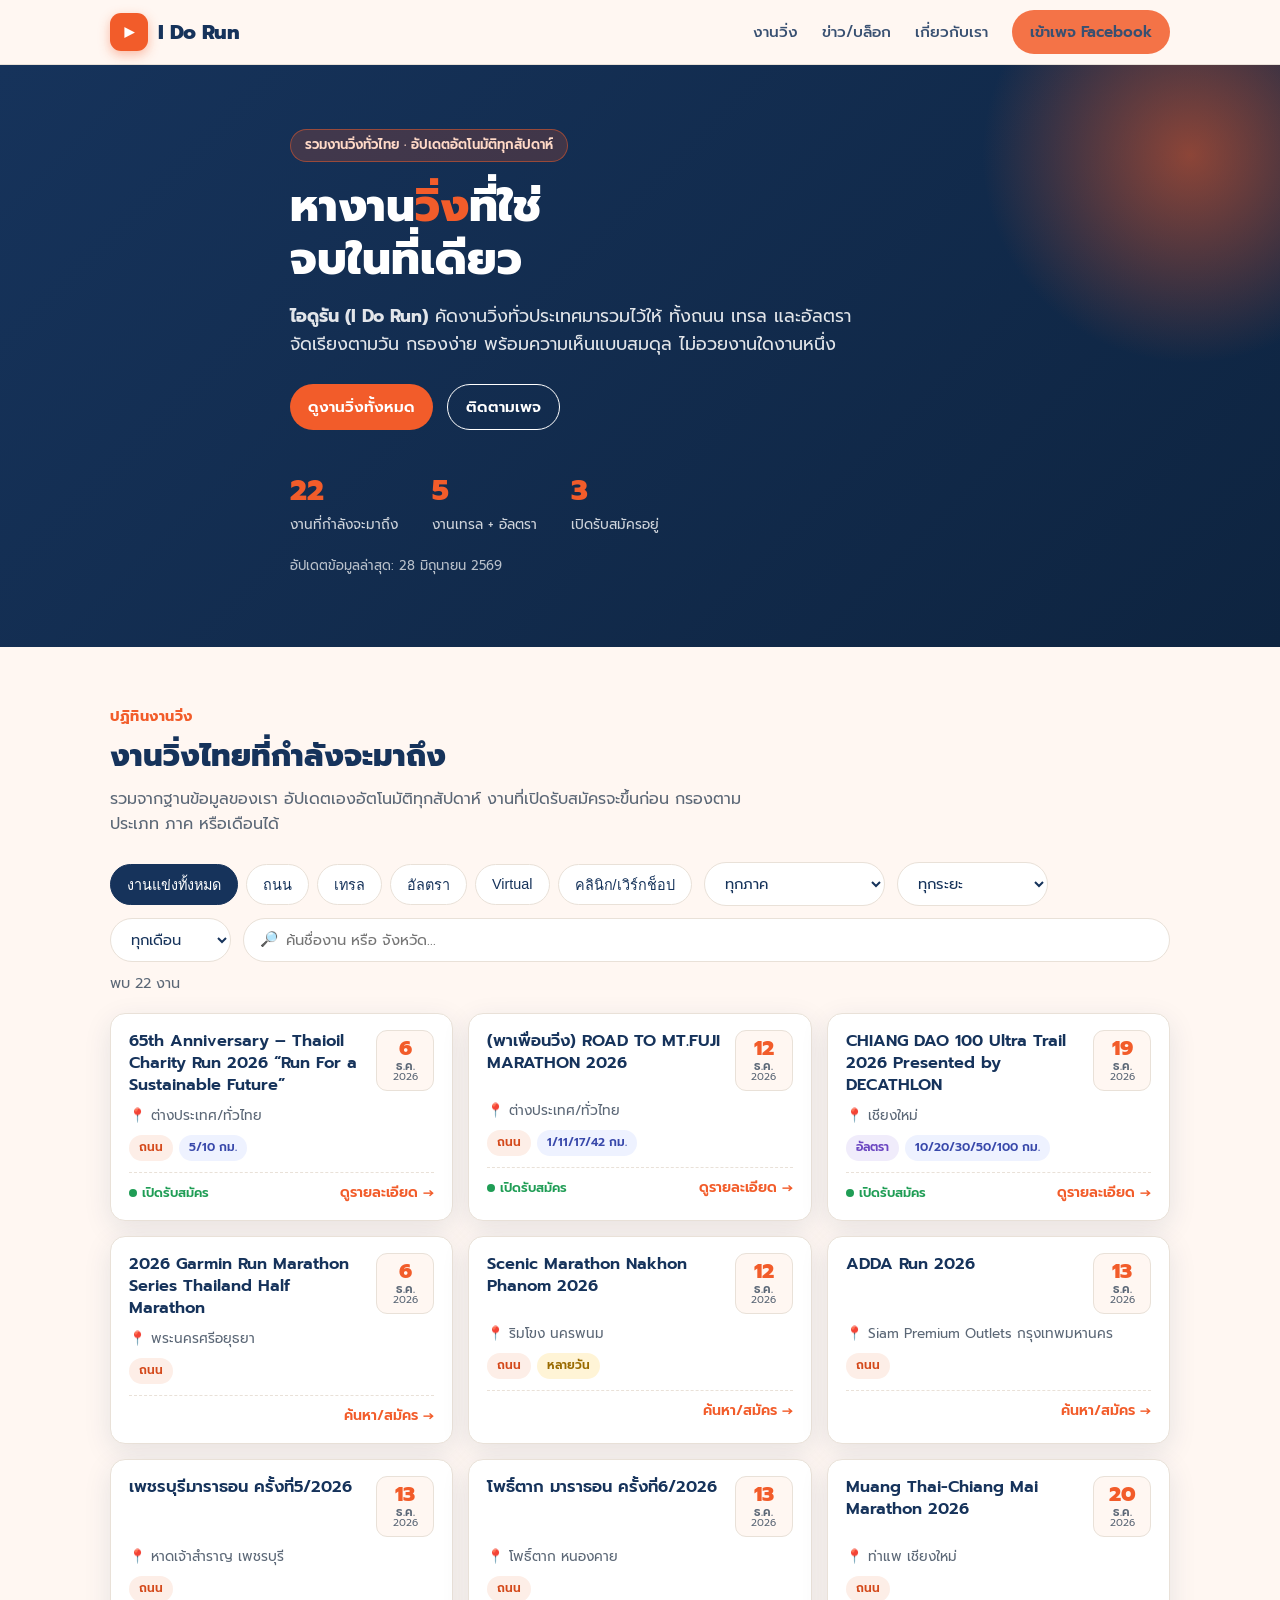
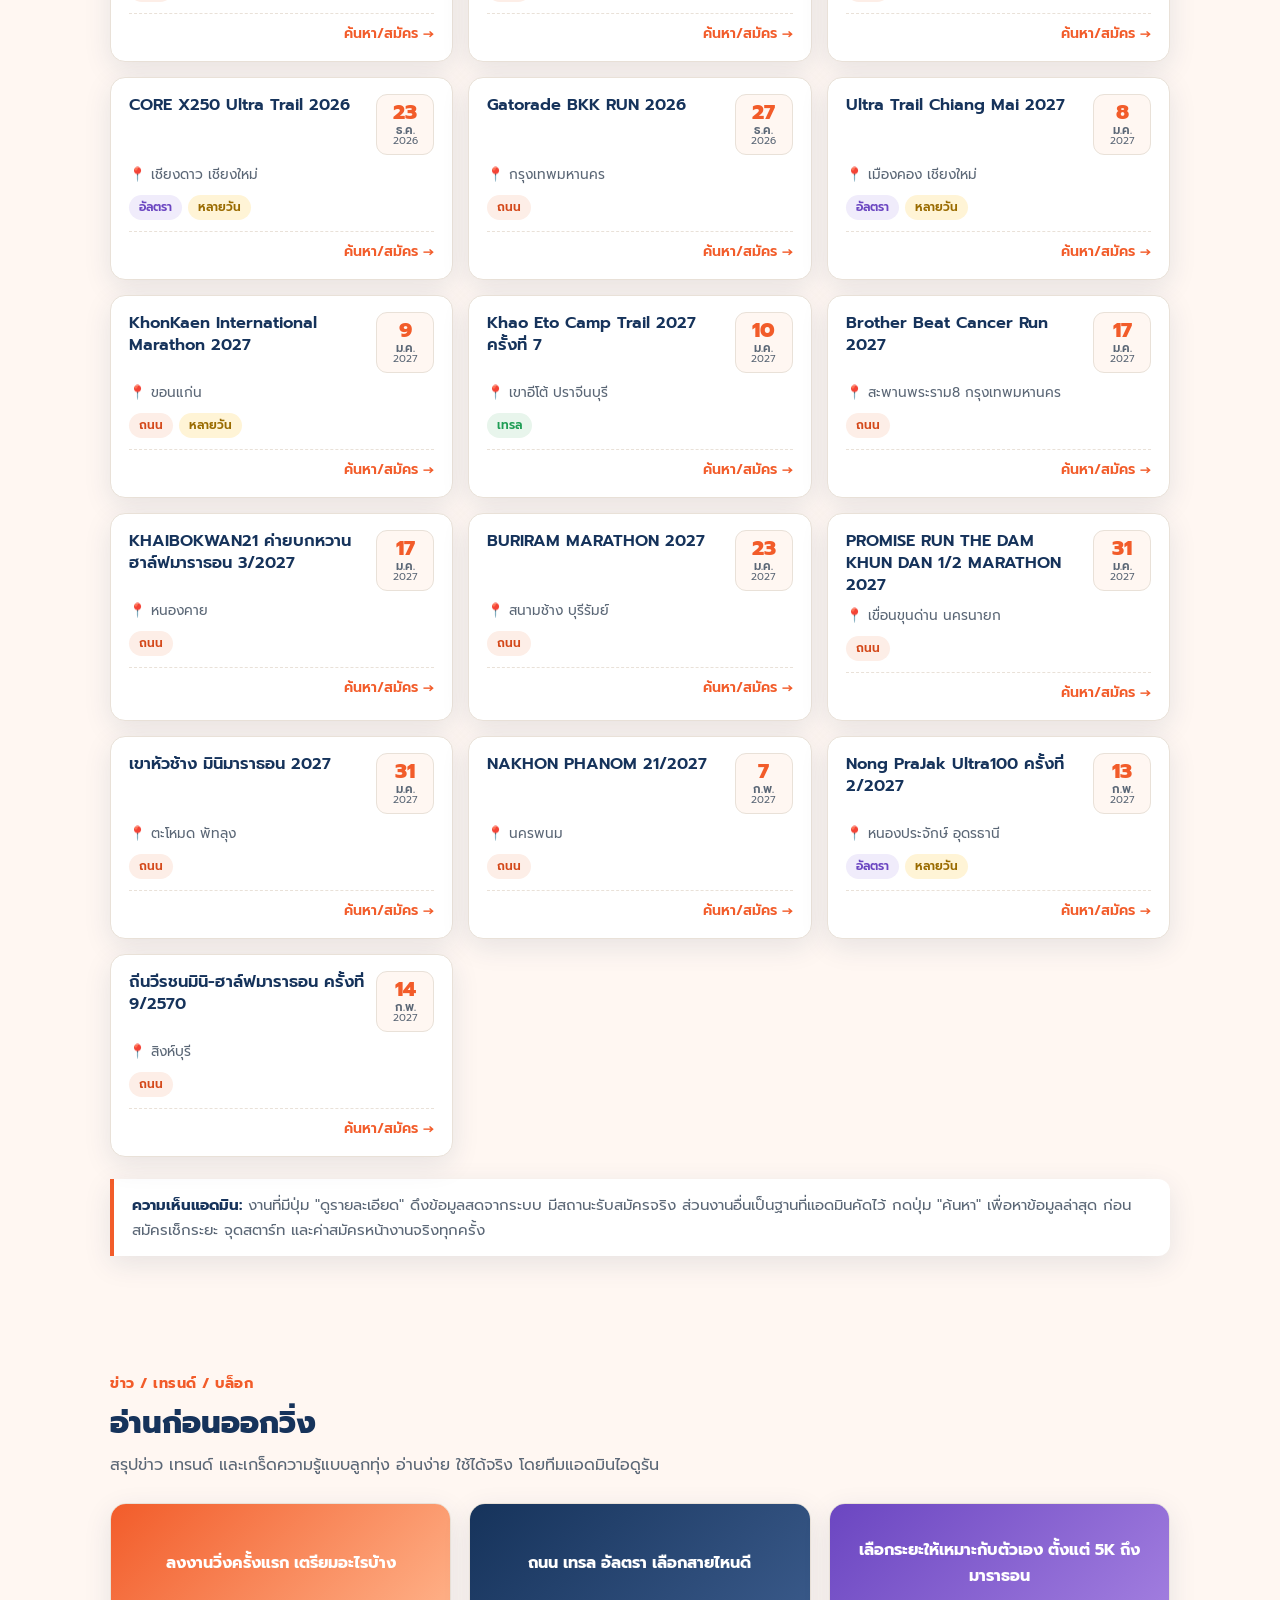
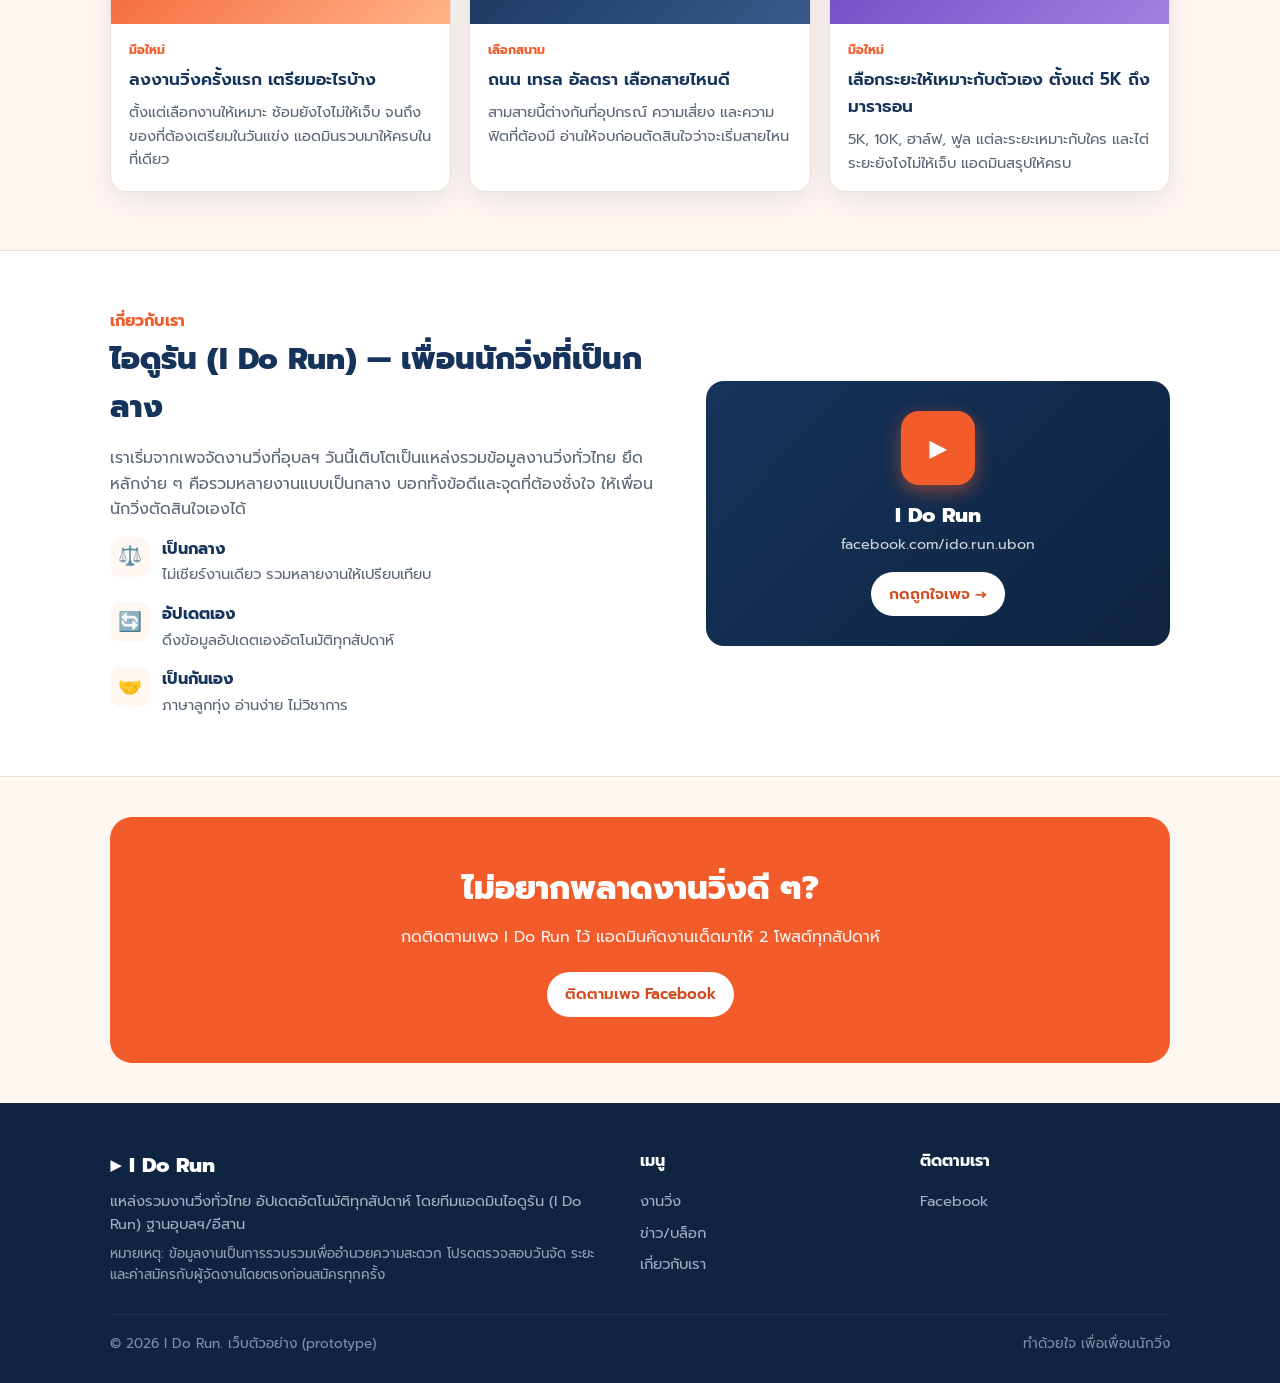
==== commit e0034e11: "Remove placeholder note from blog heading" ====
--- a/index.html
+++ b/index.html
@@ -181,7 +181,7 @@
   <div class="sec-head">
     <div class="eyebrow">ข่าว / เทรนด์ / บล็อก</div>
     <h2>อ่านก่อนออกวิ่ง</h2>
-    <p>สรุปข่าว เทรนด์ และเกร็ดความรู้แบบลูกทุ่ง อ่านง่าย ใช้ได้จริง (ตัวอย่างคอนเทนต์)</p>
+    <p>สรุปข่าว เทรนด์ และเกร็ดความรู้แบบลูกทุ่ง อ่านง่าย ใช้ได้จริง โดยทีมแอดมินไอดูรัน</p>
   </div>
   <div class="blog-grid" id="blog-grid"></div>
 </div></section>
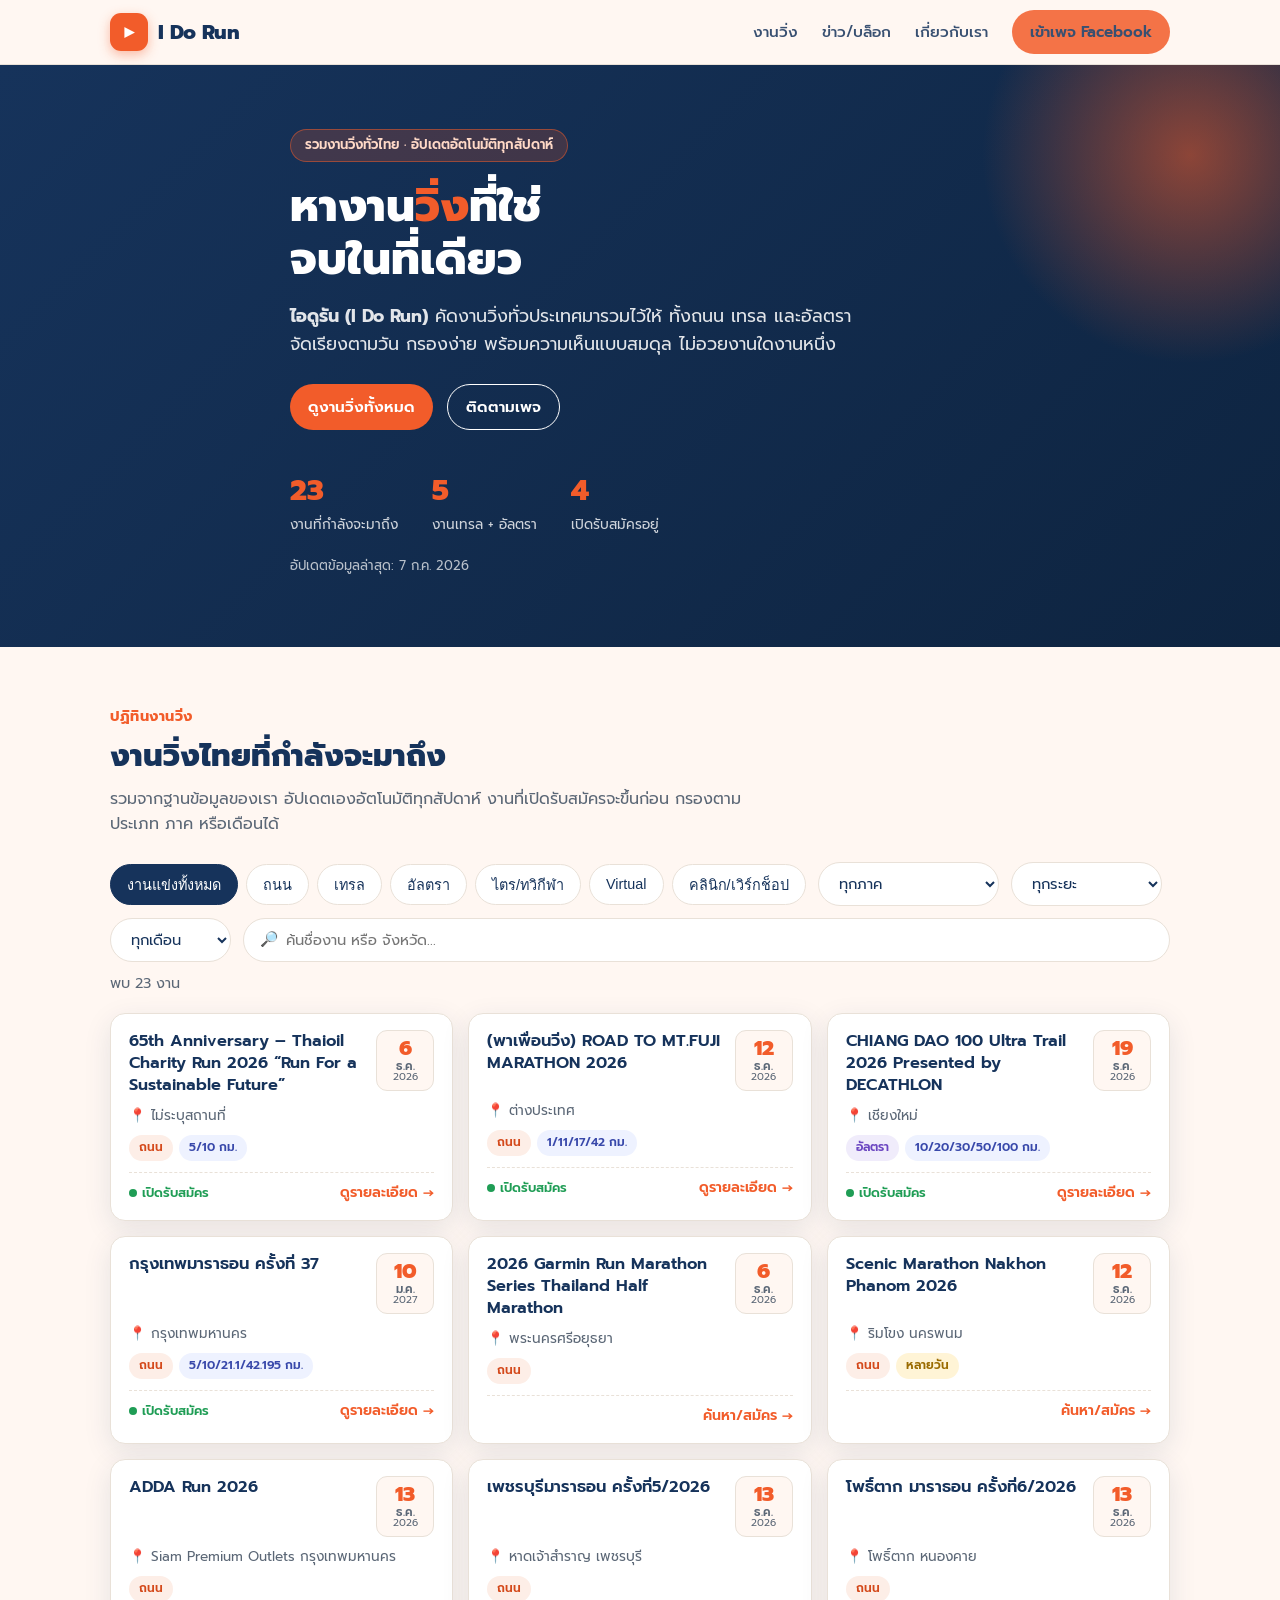
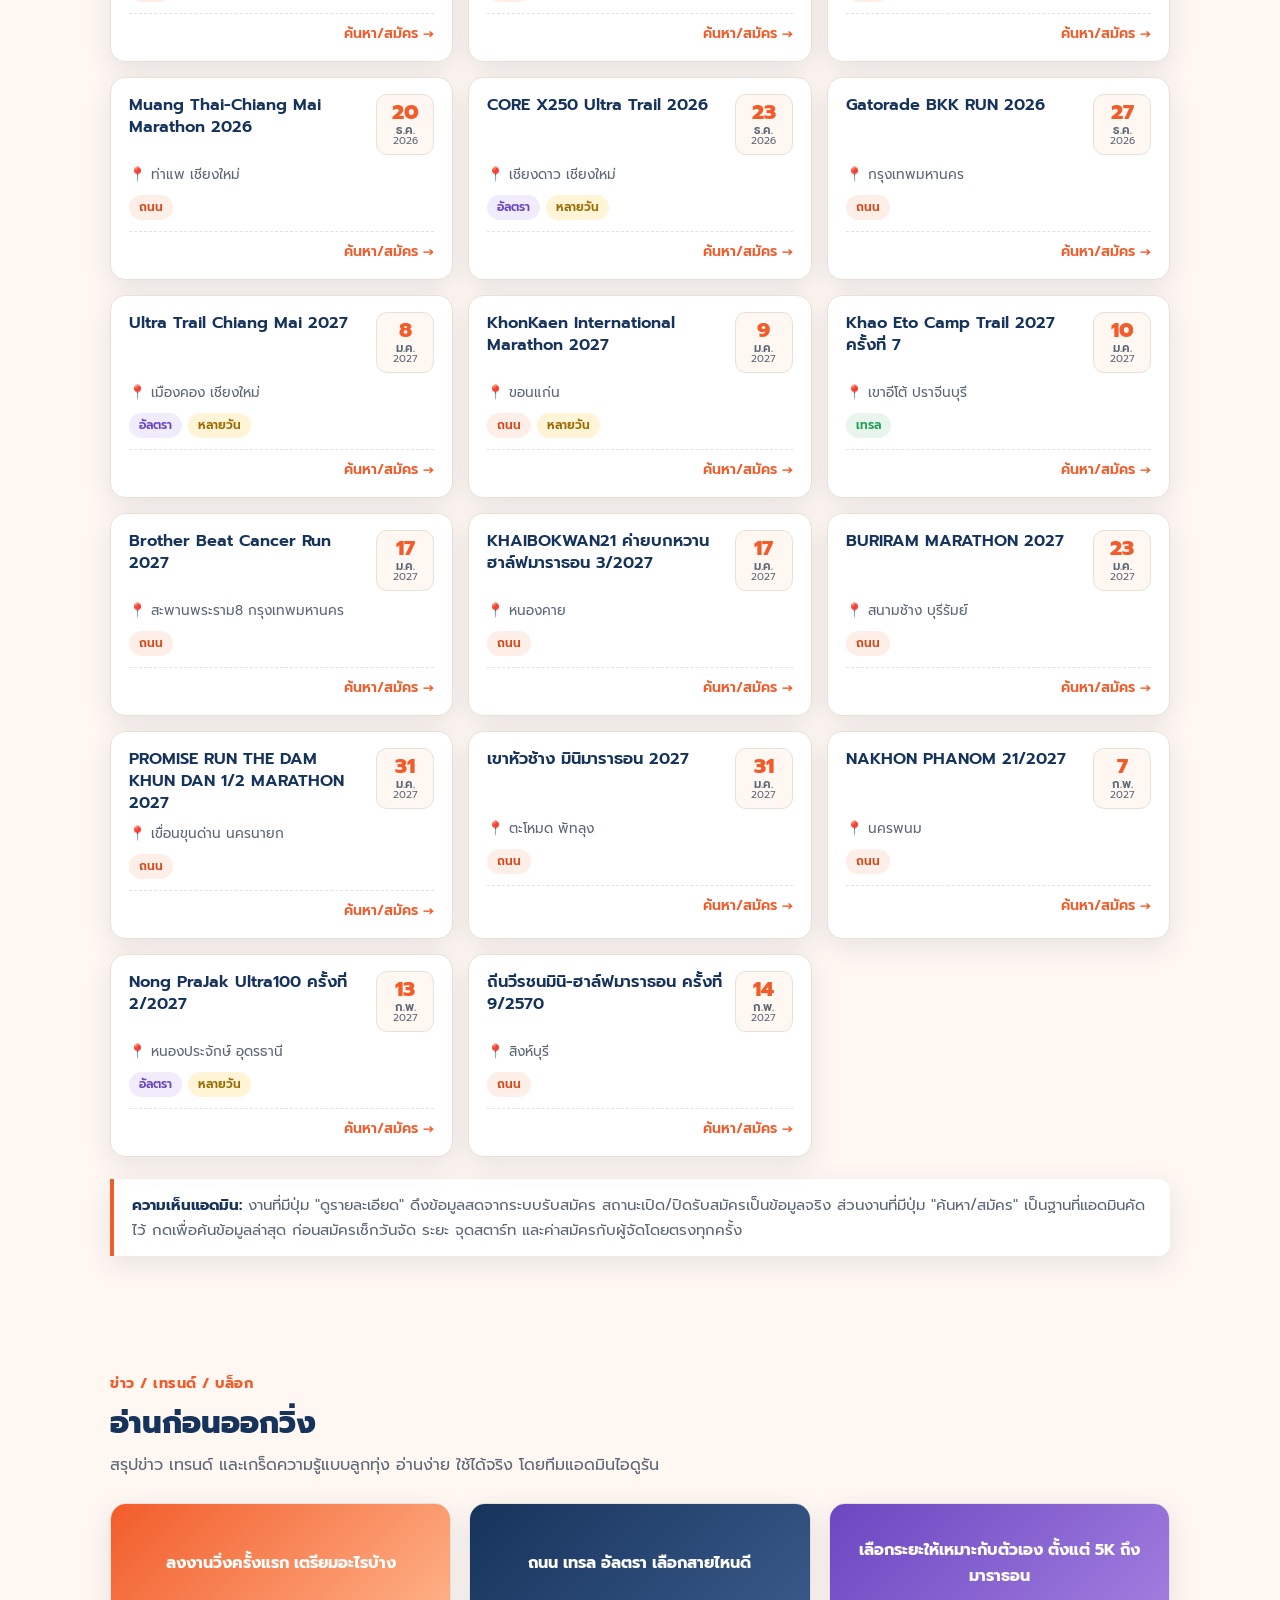
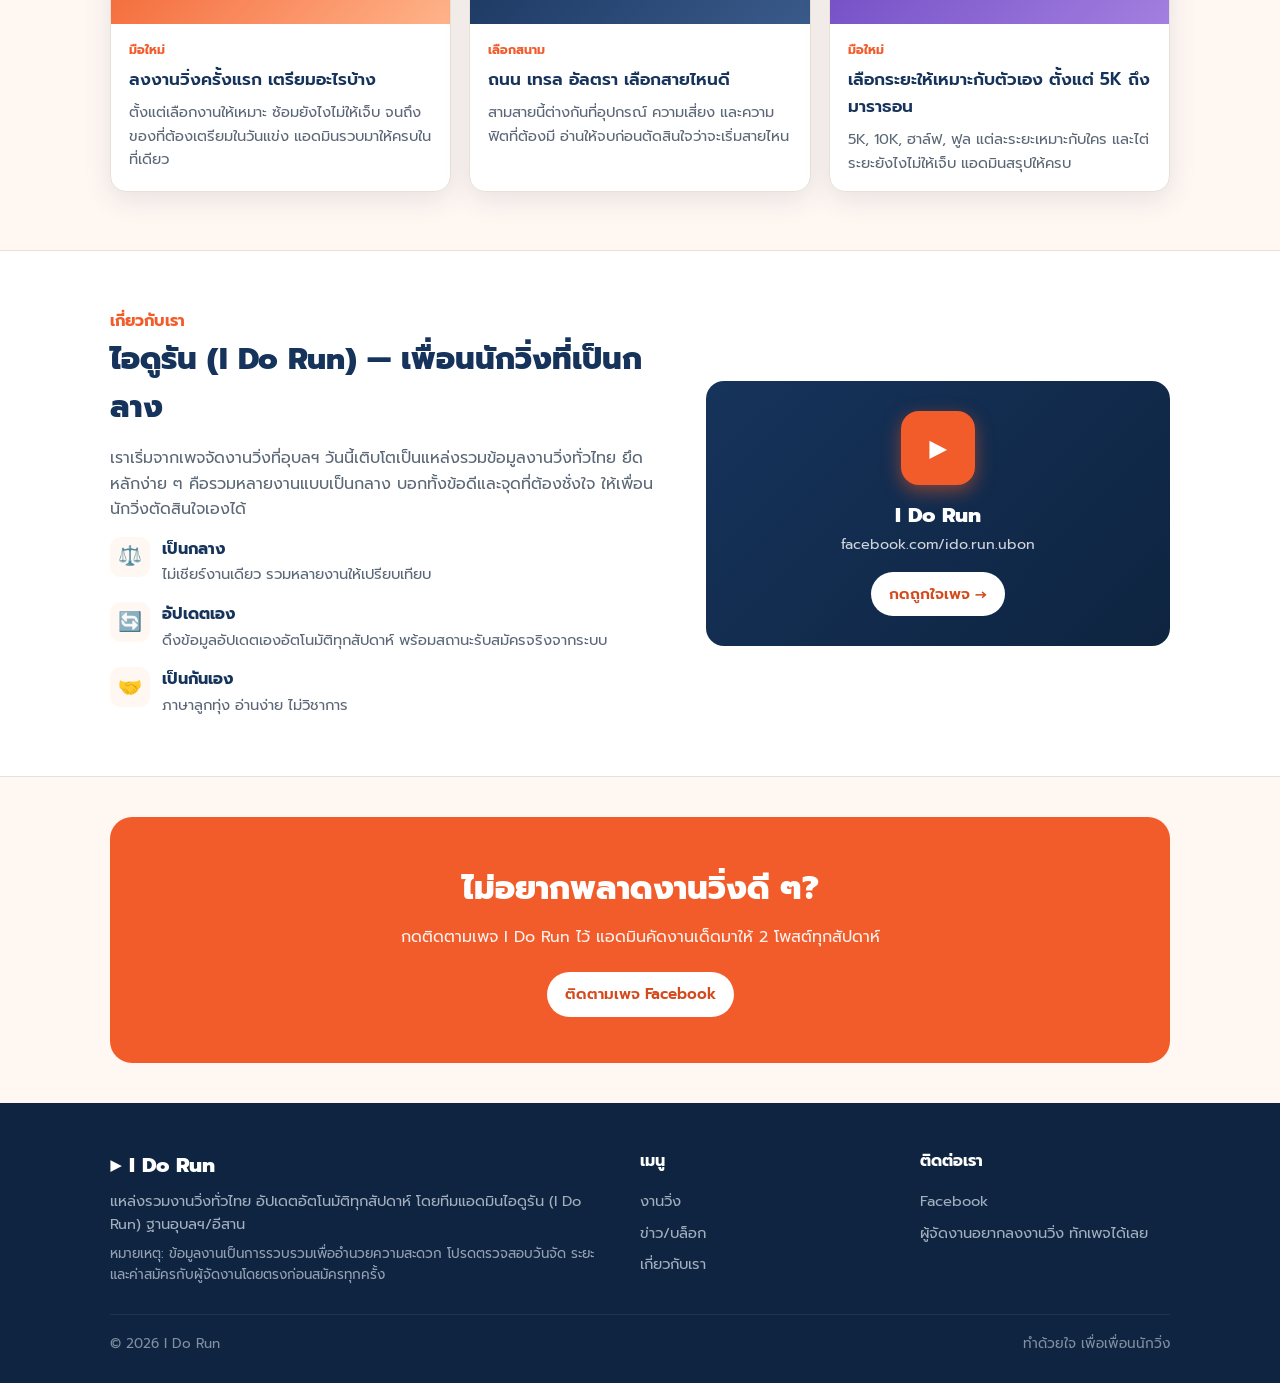
==== commit 82a8d0a6: "update: clean event data + og image + schema" ====
--- a/index.html
+++ b/index.html
@@ -3,16 +3,22 @@
 <head>
 <meta charset="UTF-8">
 <meta name="viewport" content="width=device-width, initial-scale=1.0">
-<title>ไอดูรัน (I Do Run) — รวมงานวิ่งทั่วไทย ปฏิทินงานวิ่ง 2026-2027</title>
-<meta name="description" content="ไอดูรัน (I Do Run) แหล่งรวมงานวิ่งทั่วไทย ปฏิทินงานวิ่ง ทั้งถนน เทรล อัลตรา อัปเดตอัตโนมัติทุกสัปดาห์">
-<meta name="keywords" content="ไอดูรัน, I Do Run, งานวิ่ง, ปฏิทินงานวิ่ง, รวมงานวิ่ง, งานวิ่งไทย, วิ่งเทรล, มาราธอน">
+<title>ไอดูรัน (I Do Run) — รวมงานวิ่งทั่วไทย ปฏิทินงานวิ่ง 2569-2570 (2026-2027)</title>
+<meta name="description" content="ไอดูรัน (I Do Run) แหล่งรวมงานวิ่งทั่วไทย ปฏิทินงานวิ่ง 2569 ทั้งถนน เทรล อัลตรา เช็กสถานะรับสมัครจริงจากระบบ อัปเดตอัตโนมัติทุกสัปดาห์">
+<meta name="keywords" content="ไอดูรัน, I Do Run, งานวิ่ง, ปฏิทินงานวิ่ง, งานวิ่ง 2569, รวมงานวิ่ง, งานวิ่งไทย, วิ่งเทรล, มาราธอน">
 <link rel="canonical" href="https://idorunubon.github.io/">
 <meta property="og:type" content="website">
 <meta property="og:site_name" content="ไอดูรัน I Do Run">
 <meta property="og:title" content="ไอดูรัน (I Do Run) — รวมงานวิ่งทั่วไทย">
-<meta property="og:description" content="ไอดูรัน รวมงานวิ่งทั่วไทย ปฏิทินงานวิ่ง ถนน เทรล อัลตรา อัปเดตทุกสัปดาห์">
+<meta property="og:description" content="ไอดูรัน รวมงานวิ่งทั่วไทย ปฏิทินงานวิ่ง ถนน เทรล อัลตรา เช็กสถานะรับสมัครจริง อัปเดตทุกสัปดาห์">
 <meta property="og:url" content="https://idorunubon.github.io/">
 <meta property="og:locale" content="th_TH">
+<meta property="og:image" content="https://idorunubon.github.io/og-image.png">
+<meta property="og:image:width" content="1200">
+<meta property="og:image:height" content="630">
+<meta name="twitter:card" content="summary_large_image">
+<meta name="twitter:title" content="ไอดูรัน (I Do Run) — รวมงานวิ่งทั่วไทย">
+<meta name="twitter:image" content="https://idorunubon.github.io/og-image.png">
 <script type="application/ld+json">{"@context":"https://schema.org","@graph":[{"@type":"WebSite","name":"I Do Run","alternateName":["ไอดูรัน","ไอ ดู รัน","ไอดูรัน วิ่ง"],"url":"https://idorunubon.github.io/","description":"ไอดูรัน รวมงานวิ่งทั่วไทย ปฏิทินงานวิ่ง"},{"@type":"Organization","name":"I Do Run","alternateName":"ไอดูรัน","url":"https://idorunubon.github.io/","sameAs":["https://www.facebook.com/ido.run.ubon/"]}]}</script>
 <link rel="preconnect" href="https://fonts.googleapis.com">
 <link rel="preconnect" href="https://fonts.gstatic.com" crossorigin>
@@ -78,6 +84,7 @@
   .tag.trail{background:#e8f5ec;color:var(--green)}
   .tag.ultra{background:#f0ecfb;color:var(--purple)}
   .tag.virtual{background:#e7f0fd;color:var(--blue)}
+  .tag.tri{background:#e0f7fa;color:#00778b}
   .tag.multi{background:#fff4d6;color:#9a6b00}
   .tag.dist{background:#eef2ff;color:#3949ab}
   .reg{display:inline-flex;align-items:center;gap:5px;font-size:.8rem;font-weight:600}
@@ -165,6 +172,7 @@
       <button class="chip" data-f="road">ถนน</button>
       <button class="chip" data-f="trail">เทรล</button>
       <button class="chip" data-f="ultra">อัลตรา</button>
+      <button class="chip" data-f="tri">ไตร/ทวิกีฬา</button>
       <button class="chip" data-f="virtual">Virtual</button>
       <button class="chip" data-f="clinic">คลินิก/เวิร์กช็อป</button>
     </div>
@@ -175,7 +183,7 @@
   </div>
   <div class="count" id="count">กำลังโหลดข้อมูล...</div>
   <div class="grid" id="grid"></div>
-  <div class="adminnote"><b>ความเห็นแอดมิน:</b> งานที่มีปุ่ม "ดูรายละเอียด" ดึงข้อมูลสดจากระบบ มีสถานะรับสมัครจริง ส่วนงานอื่นเป็นฐานที่แอดมินคัดไว้ กดปุ่ม "ค้นหา" เพื่อหาข้อมูลล่าสุด ก่อนสมัครเช็กระยะ จุดสตาร์ท และค่าสมัครหน้างานจริงทุกครั้ง</div>
+  <div class="adminnote"><b>ความเห็นแอดมิน:</b> งานที่มีปุ่ม "ดูรายละเอียด" ดึงข้อมูลสดจากระบบรับสมัคร สถานะเปิด/ปิดรับสมัครเป็นข้อมูลจริง ส่วนงานที่มีปุ่ม "ค้นหา/สมัคร" เป็นฐานที่แอดมินคัดไว้ กดเพื่อค้นข้อมูลล่าสุด ก่อนสมัครเช็กวันจัด ระยะ จุดสตาร์ท และค่าสมัครกับผู้จัดโดยตรงทุกครั้ง</div>
 </div></section>
 <section id="blog"><div class="wrap">
   <div class="sec-head">
@@ -192,7 +200,7 @@
     <p>เราเริ่มจากเพจจัดงานวิ่งที่อุบลฯ วันนี้เติบโตเป็นแหล่งรวมข้อมูลงานวิ่งทั่วไทย ยึดหลักง่าย ๆ คือรวมหลายงานแบบเป็นกลาง บอกทั้งข้อดีและจุดที่ต้องชั่งใจ ให้เพื่อนนักวิ่งตัดสินใจเองได้</p>
     <div class="values">
       <div class="val"><div class="ic">⚖️</div><div><b>เป็นกลาง</b><br><span>ไม่เชียร์งานเดียว รวมหลายงานให้เปรียบเทียบ</span></div></div>
-      <div class="val"><div class="ic">🔄</div><div><b>อัปเดตเอง</b><br><span>ดึงข้อมูลอัปเดตเองอัตโนมัติทุกสัปดาห์</span></div></div>
+      <div class="val"><div class="ic">🔄</div><div><b>อัปเดตเอง</b><br><span>ดึงข้อมูลอัปเดตเองอัตโนมัติทุกสัปดาห์ พร้อมสถานะรับสมัครจริงจากระบบ</span></div></div>
       <div class="val"><div class="ic">🤝</div><div><b>เป็นกันเอง</b><br><span>ภาษาลูกทุ่ง อ่านง่าย ไม่วิชาการ</span></div></div>
     </div>
   </div>
@@ -214,13 +222,13 @@
       <p class="disclaim">หมายเหตุ: ข้อมูลงานเป็นการรวบรวมเพื่ออำนวยความสะดวก โปรดตรวจสอบวันจัด ระยะ และค่าสมัครกับผู้จัดงานโดยตรงก่อนสมัครทุกครั้ง</p>
     </div>
     <div><h4>เมนู</h4><a href="#events">งานวิ่ง</a><a href="#blog">ข่าว/บล็อก</a><a href="#about">เกี่ยวกับเรา</a></div>
-    <div><h4>ติดตามเรา</h4><a href="https://www.facebook.com/ido.run.ubon/" target="_blank" rel="noopener">Facebook</a></div>
-  </div>
-  <div class="foot-bot"><span>© 2026 I Do Run. เว็บตัวอย่าง (prototype)</span><span>ทำด้วยใจ เพื่อเพื่อนนักวิ่ง</span></div>
+    <div><h4>ติดต่อเรา</h4><a href="https://www.facebook.com/ido.run.ubon/" target="_blank" rel="noopener">Facebook</a><a href="https://www.facebook.com/ido.run.ubon/" target="_blank" rel="noopener">ผู้จัดงานอยากลงงานวิ่ง ทักเพจได้เลย</a></div>
+  </div>
+  <div class="foot-bot"><span>© 2026 I Do Run</span><span>ทำด้วยใจ เพื่อเพื่อนนักวิ่ง</span></div>
 </div></footer>
 <script>
 const TH=["ม.ค.","ก.พ.","มี.ค.","เม.ย.","พ.ค.","มิ.ย.","ก.ค.","ส.ค.","ก.ย.","ต.ค.","พ.ย.","ธ.ค."];
-const TYPE={road:"ถนน",trail:"เทรล",ultra:"อัลตรา",virtual:"Virtual"};
+const TYPE={road:"ถนน",trail:"เทรล",ultra:"อัลตรา",virtual:"Virtual",tri:"ไตร/ทวิกีฬา"};
 const REGIONS=[
  ["bkk","กรุงเทพฯ–ปริมณฑล",["กรุงเทพ","นนทบุรี","ปทุมธานี","สมุทรปราการ","สมุทรสาคร","นครปฐม"]],
  ["north","ภาคเหนือ",["เชียงใหม่","เชียงราย","ลำปาง","ลำพูน","แพร่","น่าน","พะเยา","แม่ฮ่องสอน","อุตรดิตถ์","ตาก","สุโขทัย","กำแพงเพชร","พิจิตร","พิษณุโลก","เพชรบูรณ์","นครสวรรค์","อุทัยธานี"]],
@@ -229,7 +237,7 @@
  ["east","ภาคตะวันออก",["ชลบุรี","ระยอง","จันทบุรี","ตราด","ฉะเชิงเทรา","ปราจีนบุรี","สระแก้ว"]],
  ["west","ภาคตะวันตก",["กาญจนบุรี","ราชบุรี","เพชรบุรี","ประจวบ"]],
  ["south","ภาคใต้",["สงขลา","หาดใหญ่","ภูเก็ต","สุราษฎร์ธานี","นครศรีธรรมราช","กระบี่","พังงา","ตรัง","พัทลุง","สตูล","ชุมพร","ระนอง","ยะลา","ปัตตานี","นราธิวาส"]],
- ["inter","ต่างประเทศ",["ลาว","ญี่ปุ่น","จีน","มาเลเซีย","เวียดนาม","สิงคโปร์","เกาหลี","ไต้หวัน"]]
+ ["inter","ต่างประเทศ",["ลาว","ญี่ปุ่น","จีน","มาเลเซีย","เวียดนาม","สิงคโปร์","เกาหลี","ไต้หวัน","อินโดนีเซีย","ต่างประเทศ","Selangor","Pulau Pinang","Kuala Lumpur","Bali"]]
 ];
 const REGLABEL={};REGIONS.forEach(r=>REGLABEL[r[0]]=r[1]);REGLABEL.other="อื่นๆ";
 function regionOf(p){p=p||"";for(const r of REGIONS){if(r[2].some(w=>p.includes(w)))return r[0];}return "other";}
@@ -292,7 +300,21 @@
   regsel.innerHTML='<option value="all">ทุกภาค</option>'+rorder.map(k=>'<option value="'+k+'">'+REGLABEL[k]+'</option>').join('');
   const mkeys=[...new Set(UP.slice().sort((a,b)=>(a.y-b.y)||(a.mo-b.mo)).map(e=>e.y+'-'+e.mo))];
   monsel.innerHTML='<option value="all">ทุกเดือน</option>'+mkeys.map(k=>{const a=k.split('-');return '<option value="'+k+'">'+TH[a[1]]+' '+a[0]+'</option>';}).join('');
-  if(data.generatedAt){const d=new Date(data.generatedAt);document.getElementById('updated').textContent='อัปเดตข้อมูลล่าสุด: '+d.toLocaleDateString('th-TH',{day:'numeric',month:'long',year:'numeric',timeZone:'Asia/Bangkok'});}
+  if(data.generatedAt){const d=new Date(data.generatedAt);document.getElementById('updated').textContent='อัปเดตข้อมูลล่าสุด: '+d.getDate()+' '+TH[d.getMonth()]+' '+d.getFullYear();}
+  // SEO: inject Event structured data (JSON-LD) for upcoming events with real links
+  try{
+    const items=UP.filter(e=>e.link&&!e.isClinic).slice(0,30).map((e,i)=>({
+      "@type":"ListItem","position":i+1,"item":{
+        "@type":"Event","name":e.n,
+        "startDate":e.y+"-"+String(e.mo+1).padStart(2,"0")+"-"+String(e.d).padStart(2,"0"),
+        "eventStatus":"https://schema.org/EventScheduled",
+        "eventAttendanceMode":e.type==="virtual"?"https://schema.org/OnlineEventAttendanceMode":"https://schema.org/OfflineEventAttendanceMode",
+        "location":{"@type":"Place","name":e.place||"Thailand","address":{"@type":"PostalAddress","addressCountry":"TH"}},
+        "url":e.link}}));
+    const s=document.createElement('script');s.type='application/ld+json';
+    s.textContent=JSON.stringify({"@context":"https://schema.org","@type":"ItemList","name":"ปฏิทินงานวิ่งไทย - I Do Run","itemListElement":items});
+    document.head.appendChild(s);
+  }catch(err){}
   render();
 }).catch(err=>{document.getElementById('count').textContent='โหลดข้อมูลไม่สำเร็จ กรุณารีเฟรชหน้าใหม่';});
 </script>
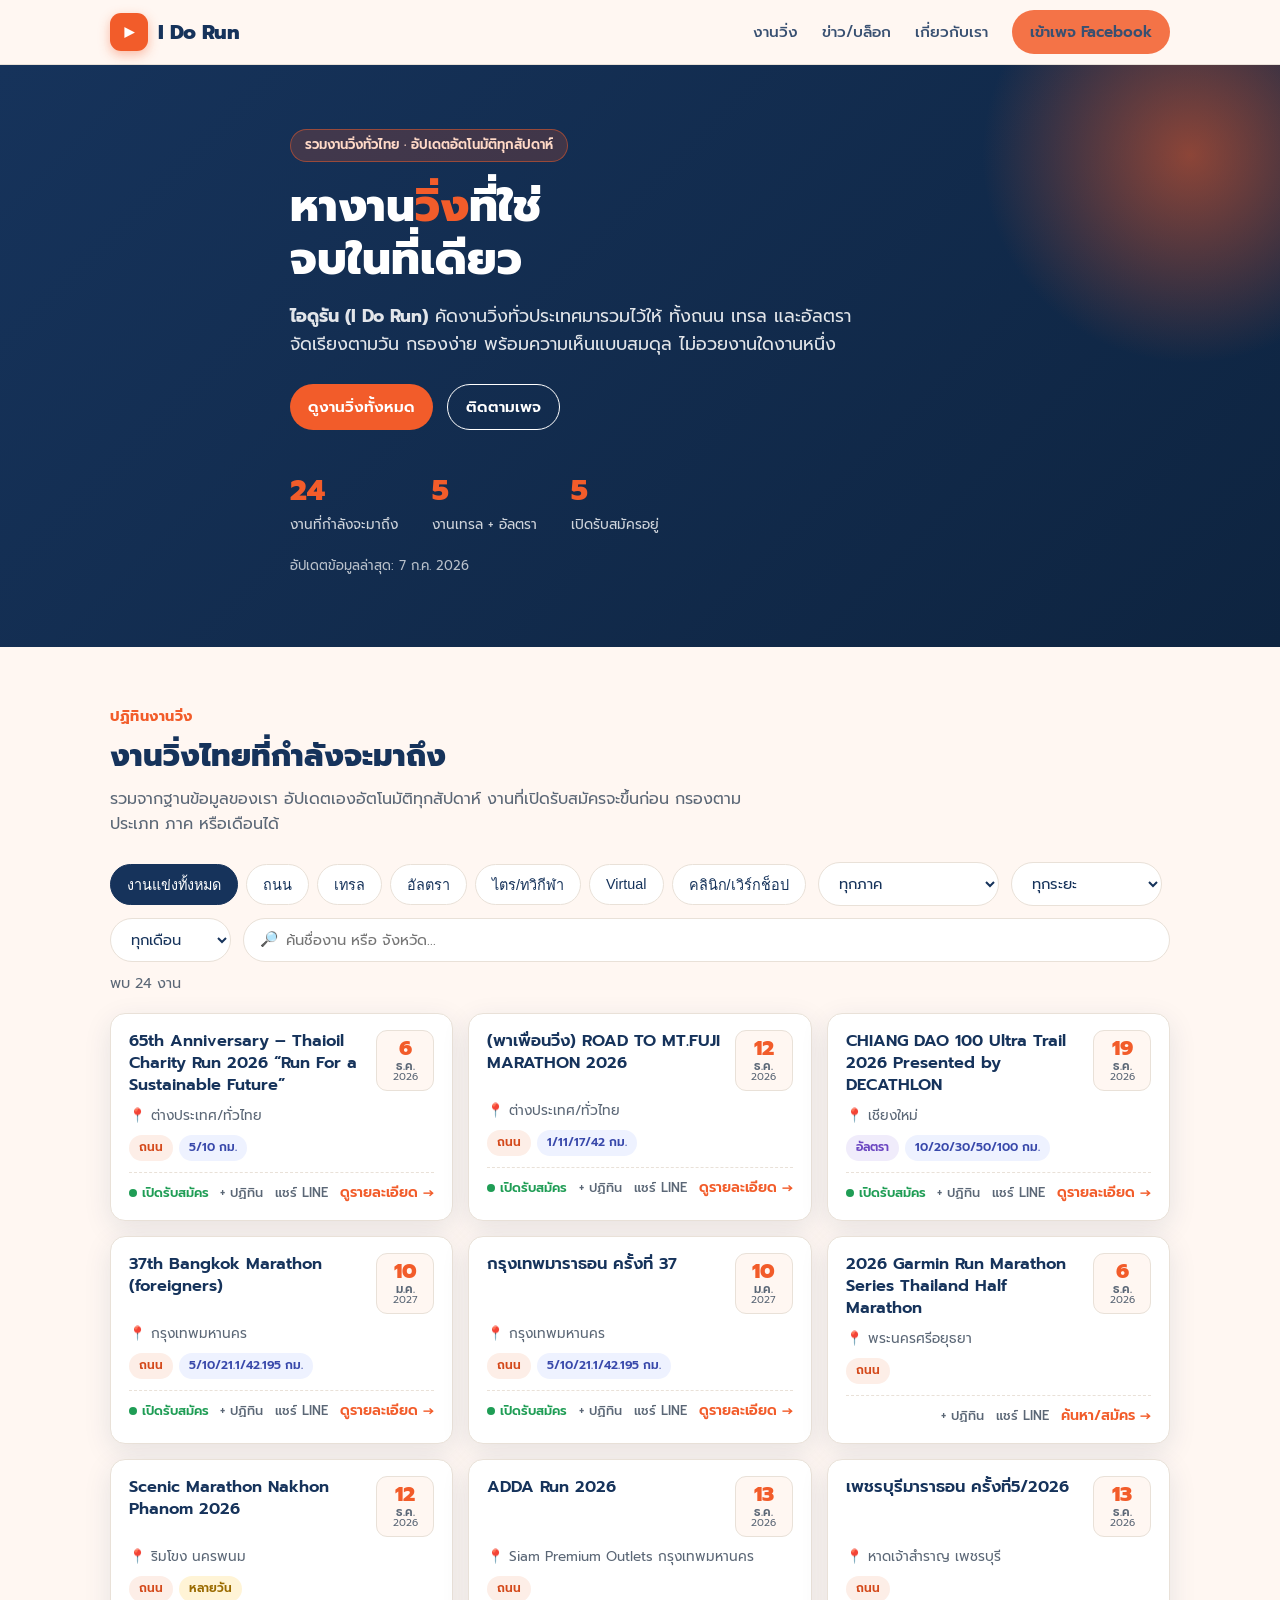
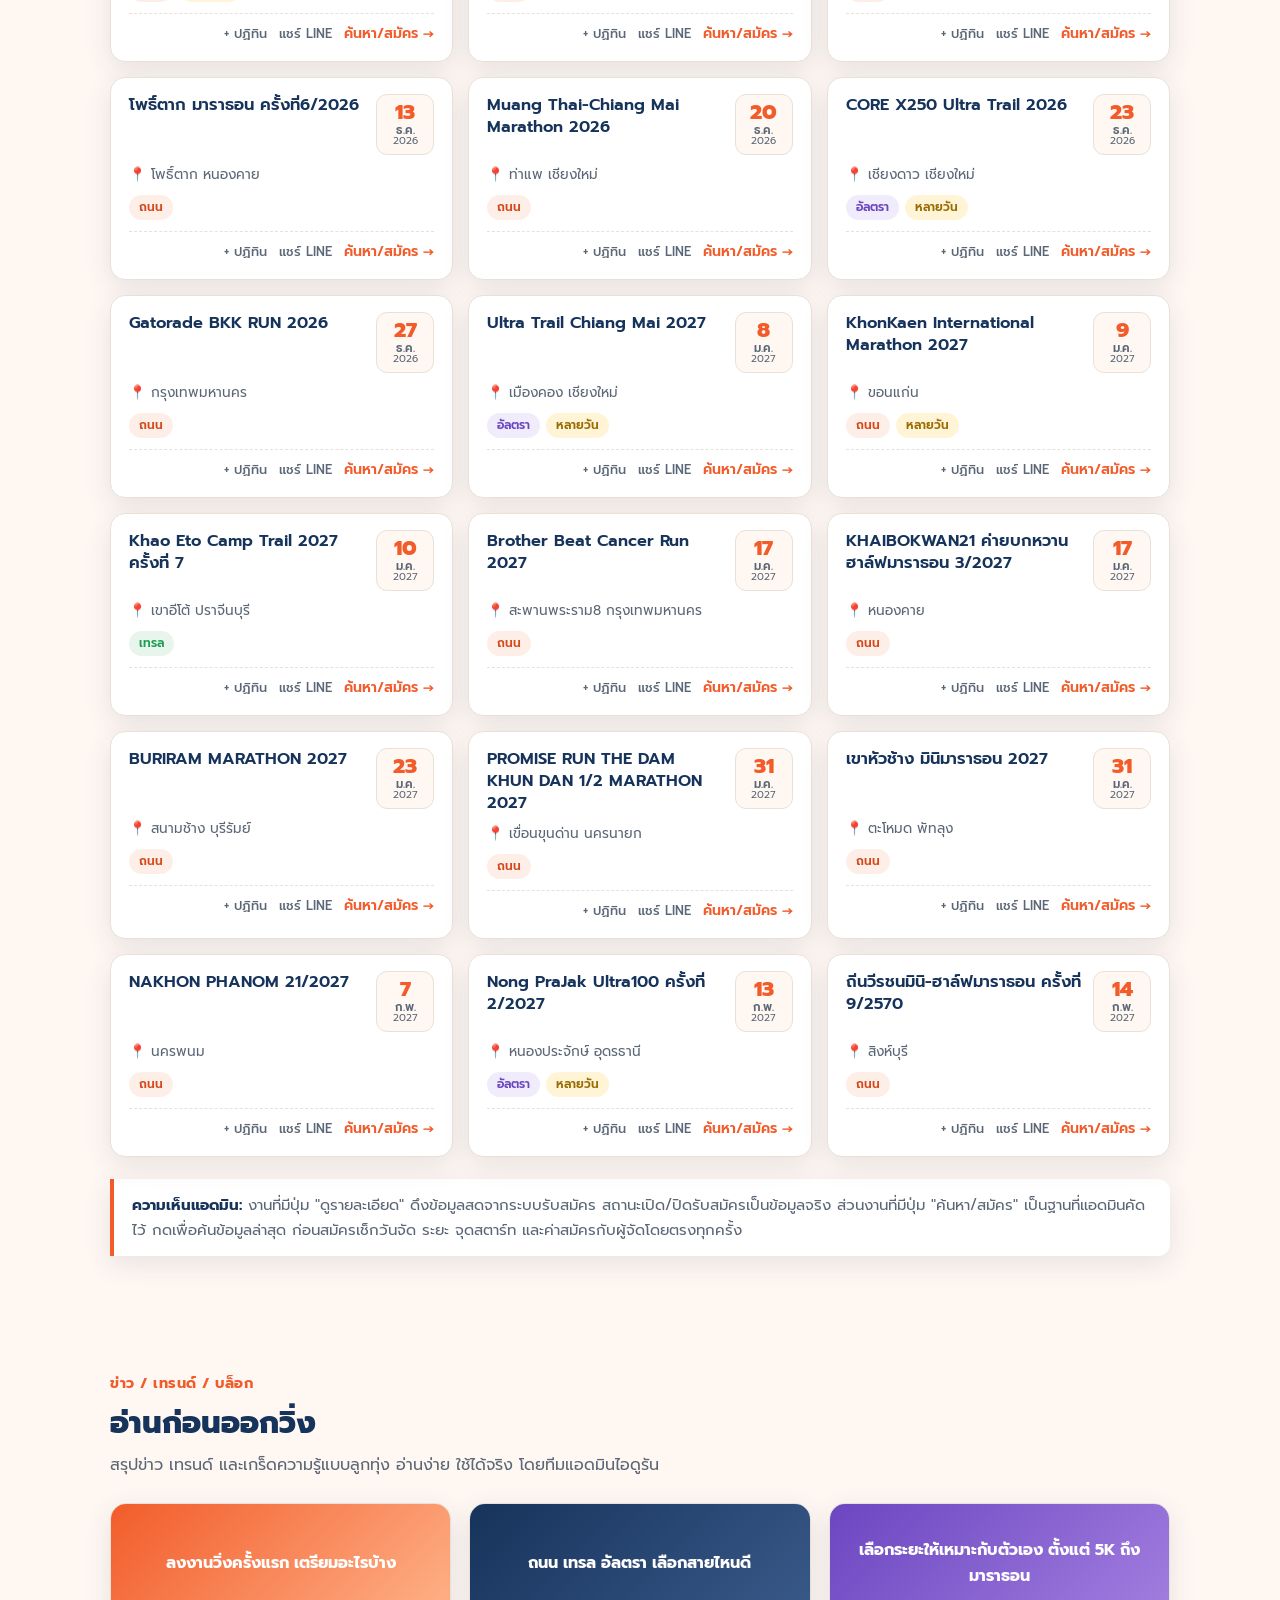
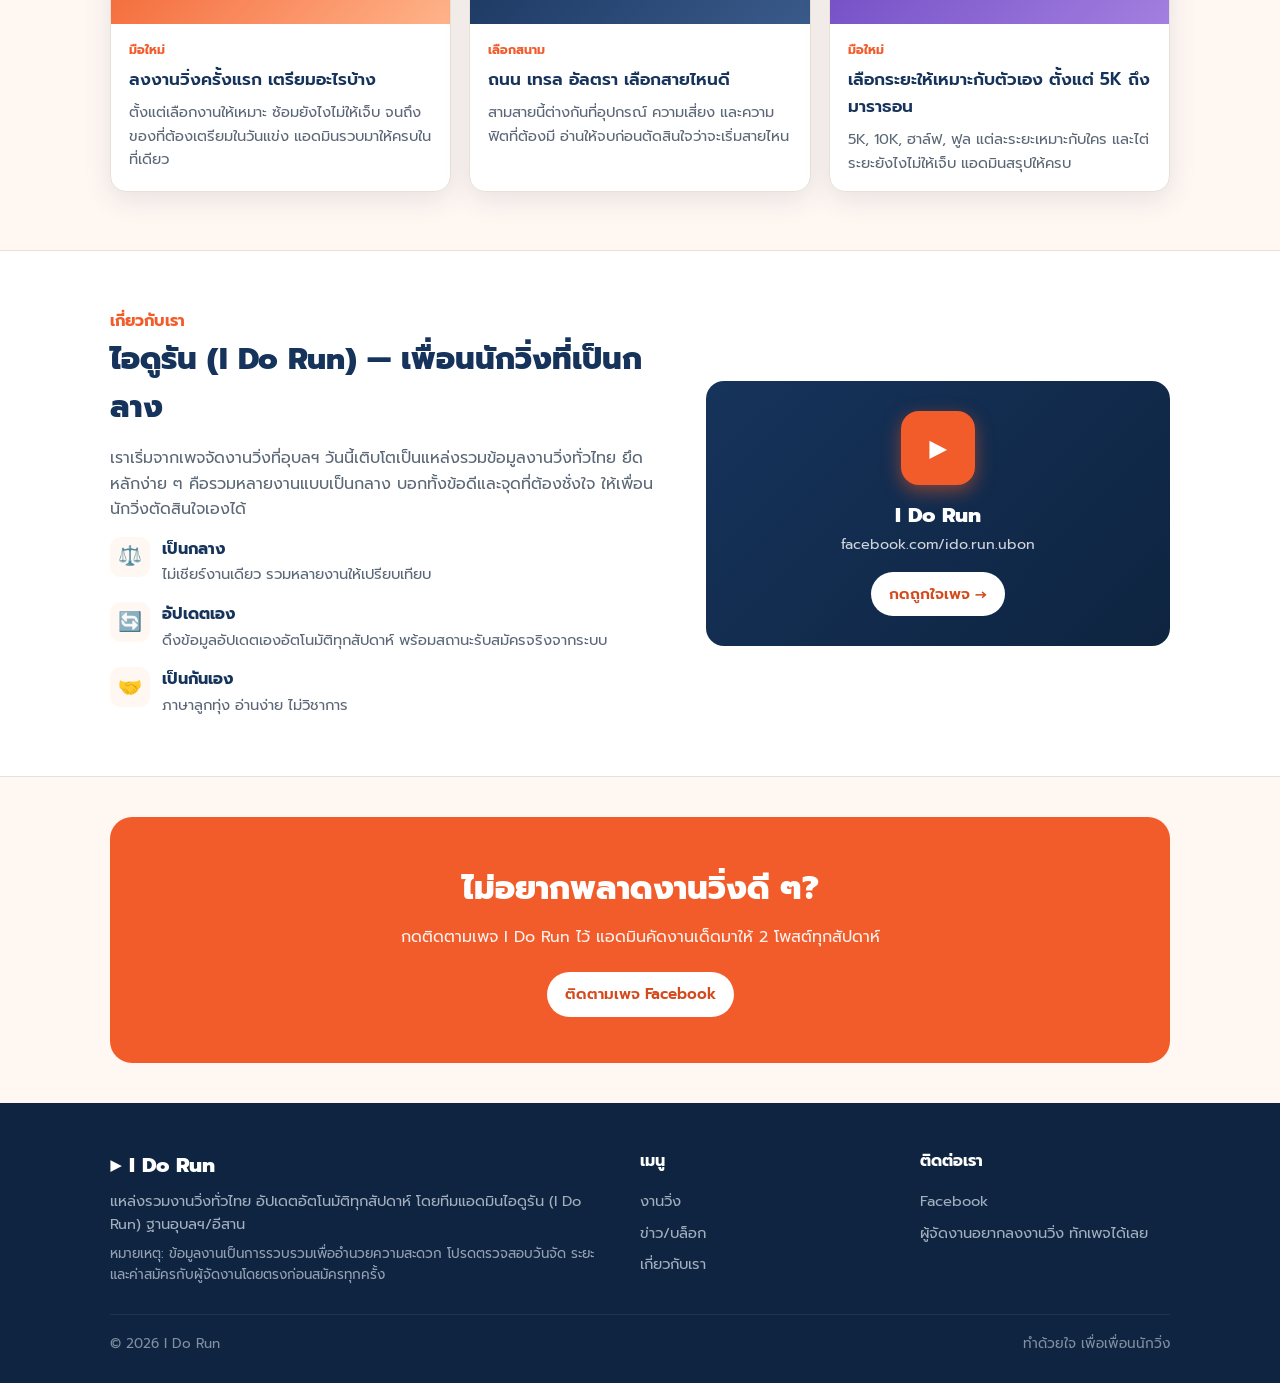
==== commit 0e2c81d8: "v2: build.js data cleaning + favicon + share buttons + 404" ====
--- a/index.html
+++ b/index.html
@@ -7,6 +7,7 @@
 <meta name="description" content="ไอดูรัน (I Do Run) แหล่งรวมงานวิ่งทั่วไทย ปฏิทินงานวิ่ง 2569 ทั้งถนน เทรล อัลตรา เช็กสถานะรับสมัครจริงจากระบบ อัปเดตอัตโนมัติทุกสัปดาห์">
 <meta name="keywords" content="ไอดูรัน, I Do Run, งานวิ่ง, ปฏิทินงานวิ่ง, งานวิ่ง 2569, รวมงานวิ่ง, งานวิ่งไทย, วิ่งเทรล, มาราธอน">
 <link rel="canonical" href="https://idorunubon.github.io/">
+<link rel="icon" href="data:image/svg+xml,%3Csvg xmlns='http://www.w3.org/2000/svg' viewBox='0 0 64 64'%3E%3Crect width='64' height='64' rx='14' fill='%23F25C2A'/%3E%3Cpath d='M24 18v28l24-14z' fill='white'/%3E%3C/svg%3E">
 <meta property="og:type" content="website">
 <meta property="og:site_name" content="ไอดูรัน I Do Run">
 <meta property="og:title" content="ไอดูรัน (I Do Run) — รวมงานวิ่งทั่วไทย">
@@ -92,6 +93,9 @@
   .reg .dot{width:8px;height:8px;border-radius:50%;background:currentColor}
   .card .foot{display:flex;justify-content:space-between;align-items:center;margin-top:2px;padding-top:9px;border-top:1px dashed var(--line)}
   .card .foot a{color:var(--orange);font-weight:600;font-size:.88rem}
+  .card .acts{display:flex;gap:12px;align-items:center}
+  .card .acts a.mini{color:var(--muted);font-weight:500;font-size:.8rem}
+  .card .acts a.mini:hover{color:var(--navy)}
   .card .foot .nolink{color:var(--muted);font-weight:400}
   .empty{text-align:center;color:var(--muted);padding:40px;grid-column:1/-1}
   .adminnote{background:#fff;border-left:4px solid var(--orange);border-radius:0 12px 12px 0;padding:14px 18px;margin-top:22px;box-shadow:var(--shadow);font-size:.94rem;color:var(--muted)}
@@ -258,11 +262,22 @@
   const label=e.link?'ดูรายละเอียด →':'ค้นหา/สมัคร →';
   const clinicTag=e.isClinic?'<span class="tag multi">คลินิก/เวิร์กช็อป</span>':'';
   const distTag=(e.dist&&e.dist.length)?'<span class="tag dist">'+e.dist.join('/')+' กม.</span>':'';
+  const d0=new Date(e.y,e.mo,e.d),d1=new Date(e.y,e.mo,e.d+1);
+  const ymd=dt=>dt.getFullYear()+String(dt.getMonth()+1).padStart(2,'0')+String(dt.getDate()).padStart(2,'0');
+  const gcal='https://calendar.google.com/calendar/render?action=TEMPLATE'
+    +'&text='+encodeURIComponent(e.n)
+    +'&dates='+ymd(d0)+'/'+ymd(d1)
+    +'&location='+encodeURIComponent(e.place||'')
+    +'&details='+encodeURIComponent((e.link?e.link+'\n':'')+'ข้อมูลจาก I Do Run — https://idorunubon.github.io/');
+  const lineShare='https://line.me/R/share?text='+encodeURIComponent(e.n+' | '+e.d+' '+TH[e.mo]+' '+e.y+(e.place?' | '+e.place:'')+' | '+link+' (จากเว็บ I Do Run https://idorunubon.github.io/)');
   return '<div class="card"><div class="top"><div><h3>'+e.n+'</h3></div>'
     +'<div class="date-pill"><div class="d">'+e.d+'</div><div class="m">'+TH[e.mo]+'</div><div class="y">'+e.y+'</div></div></div>'
     +(e.place?'<div class="place"><span>📍</span><span>'+e.place+'</span></div>':'')
     +'<div class="meta"><span class="tag '+e.type+'">'+(TYPE[e.type]||e.type)+'</span>'+distTag+clinicTag+multi+'</div>'
-    +'<div class="foot">'+reg+'<a href="'+link+'" target="_blank" rel="noopener">'+label+'</a></div></div>';
+    +'<div class="foot">'+reg+'<div class="acts">'
+    +'<a class="mini" href="'+gcal+'" target="_blank" rel="noopener" title="เพิ่มลง Google Calendar">+ ปฏิทิน</a>'
+    +'<a class="mini" href="'+lineShare+'" target="_blank" rel="noopener" title="แชร์เข้า LINE">แชร์ LINE</a>'
+    +'<a href="'+link+'" target="_blank" rel="noopener">'+label+'</a></div></div></div>';
 }
 function render(){
   const f=document.querySelector('#chips .chip.on').dataset.f;
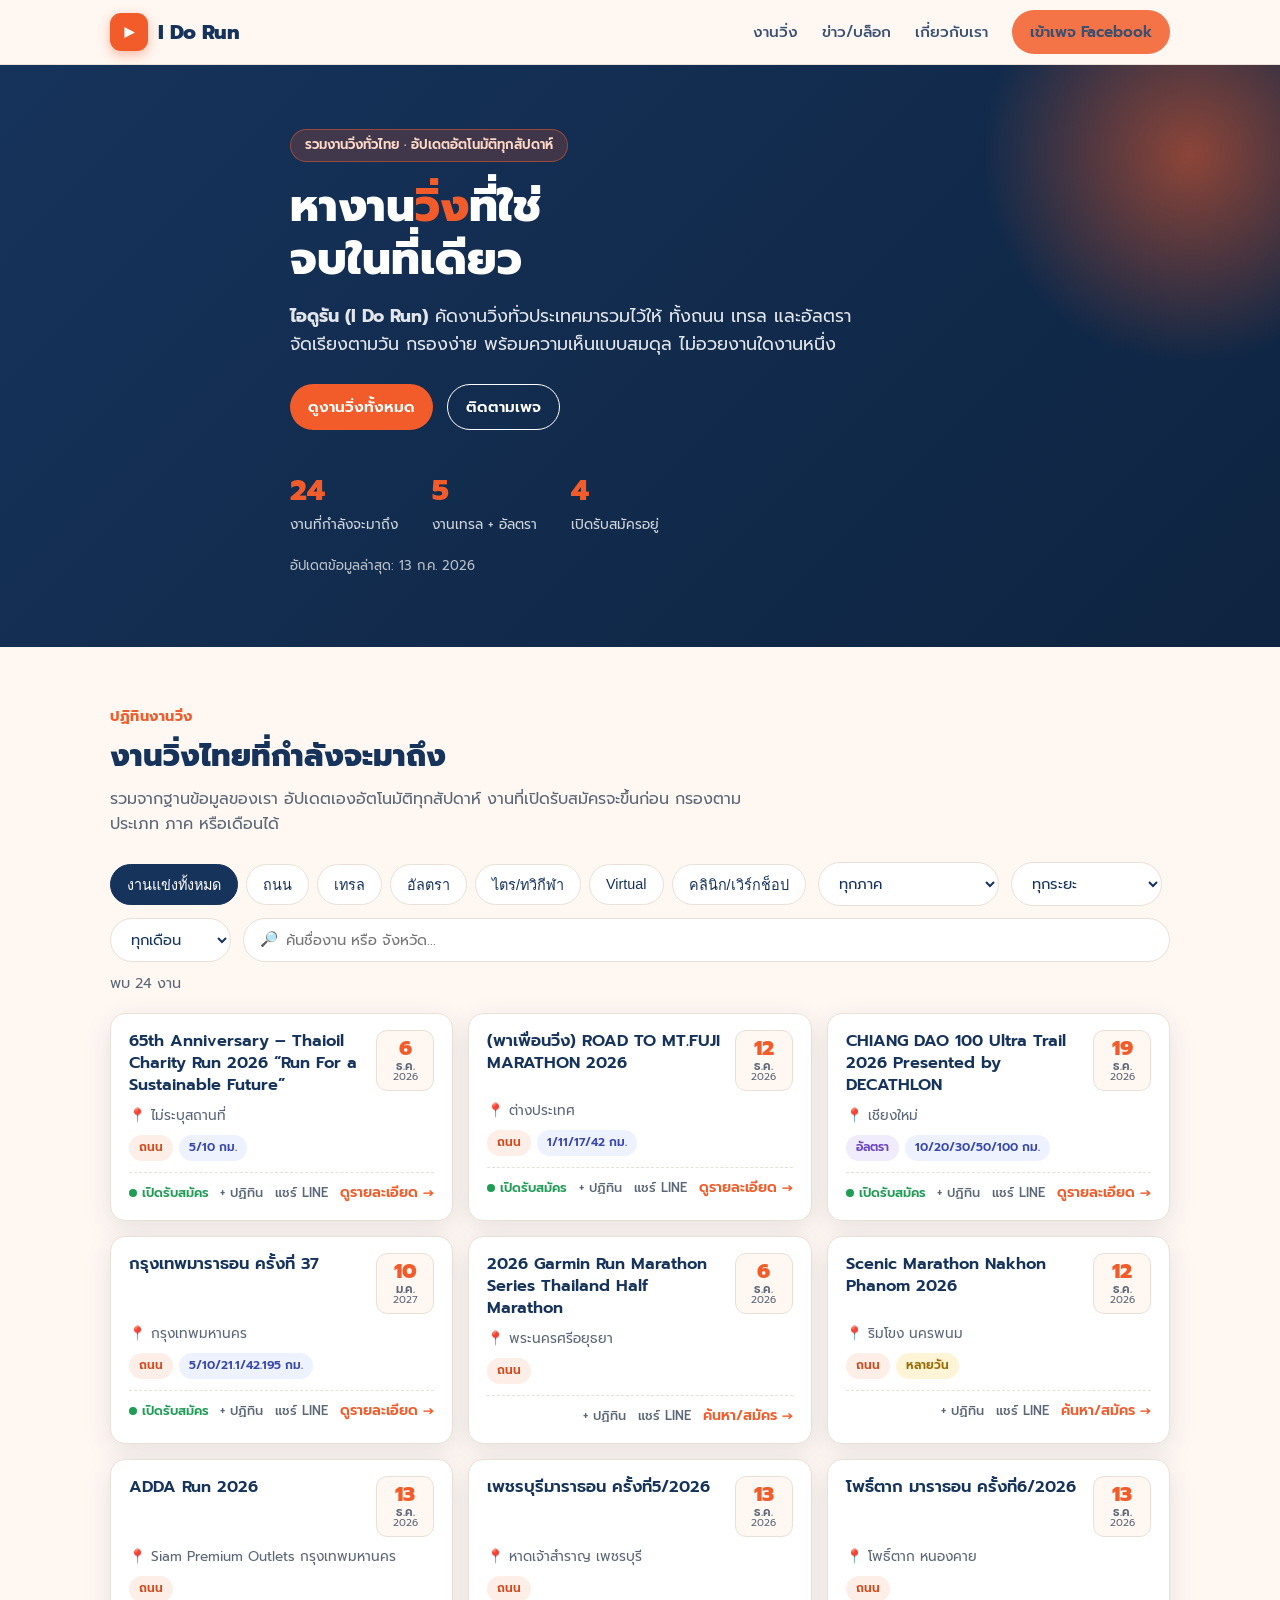
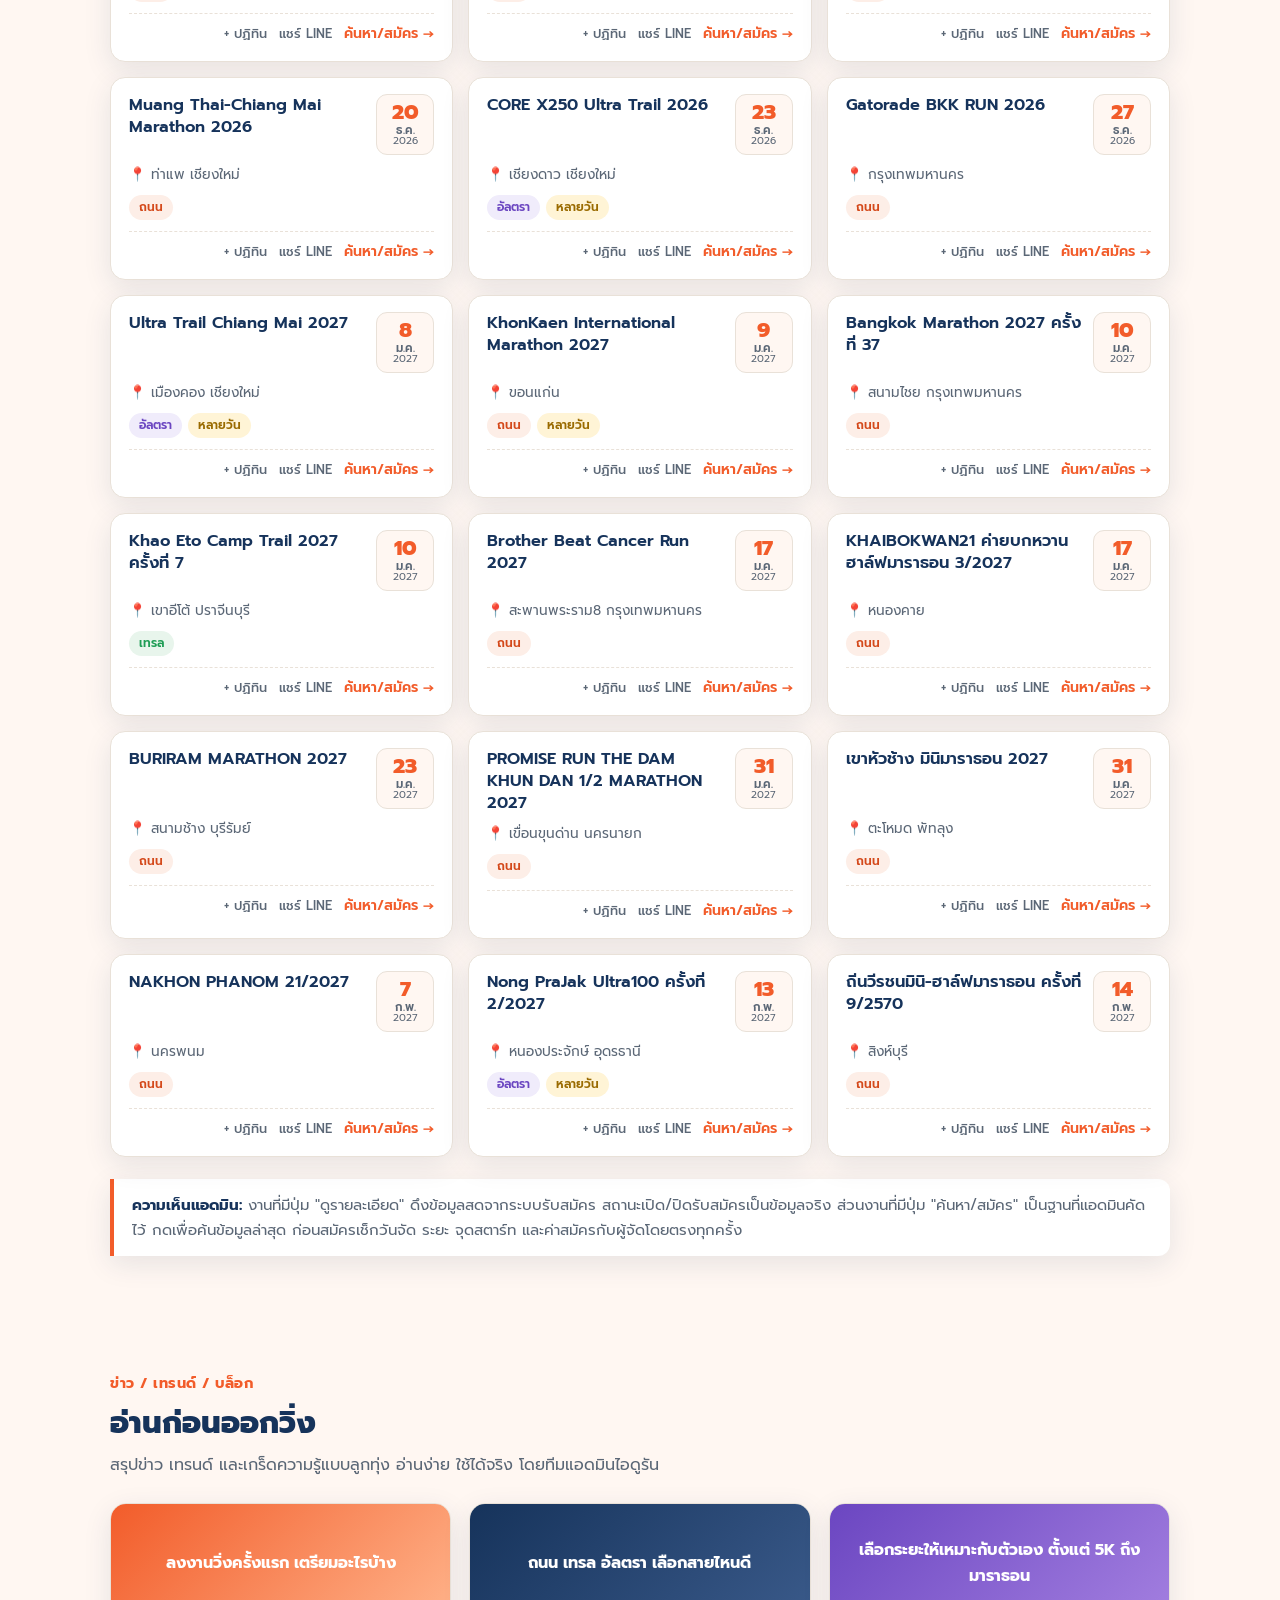
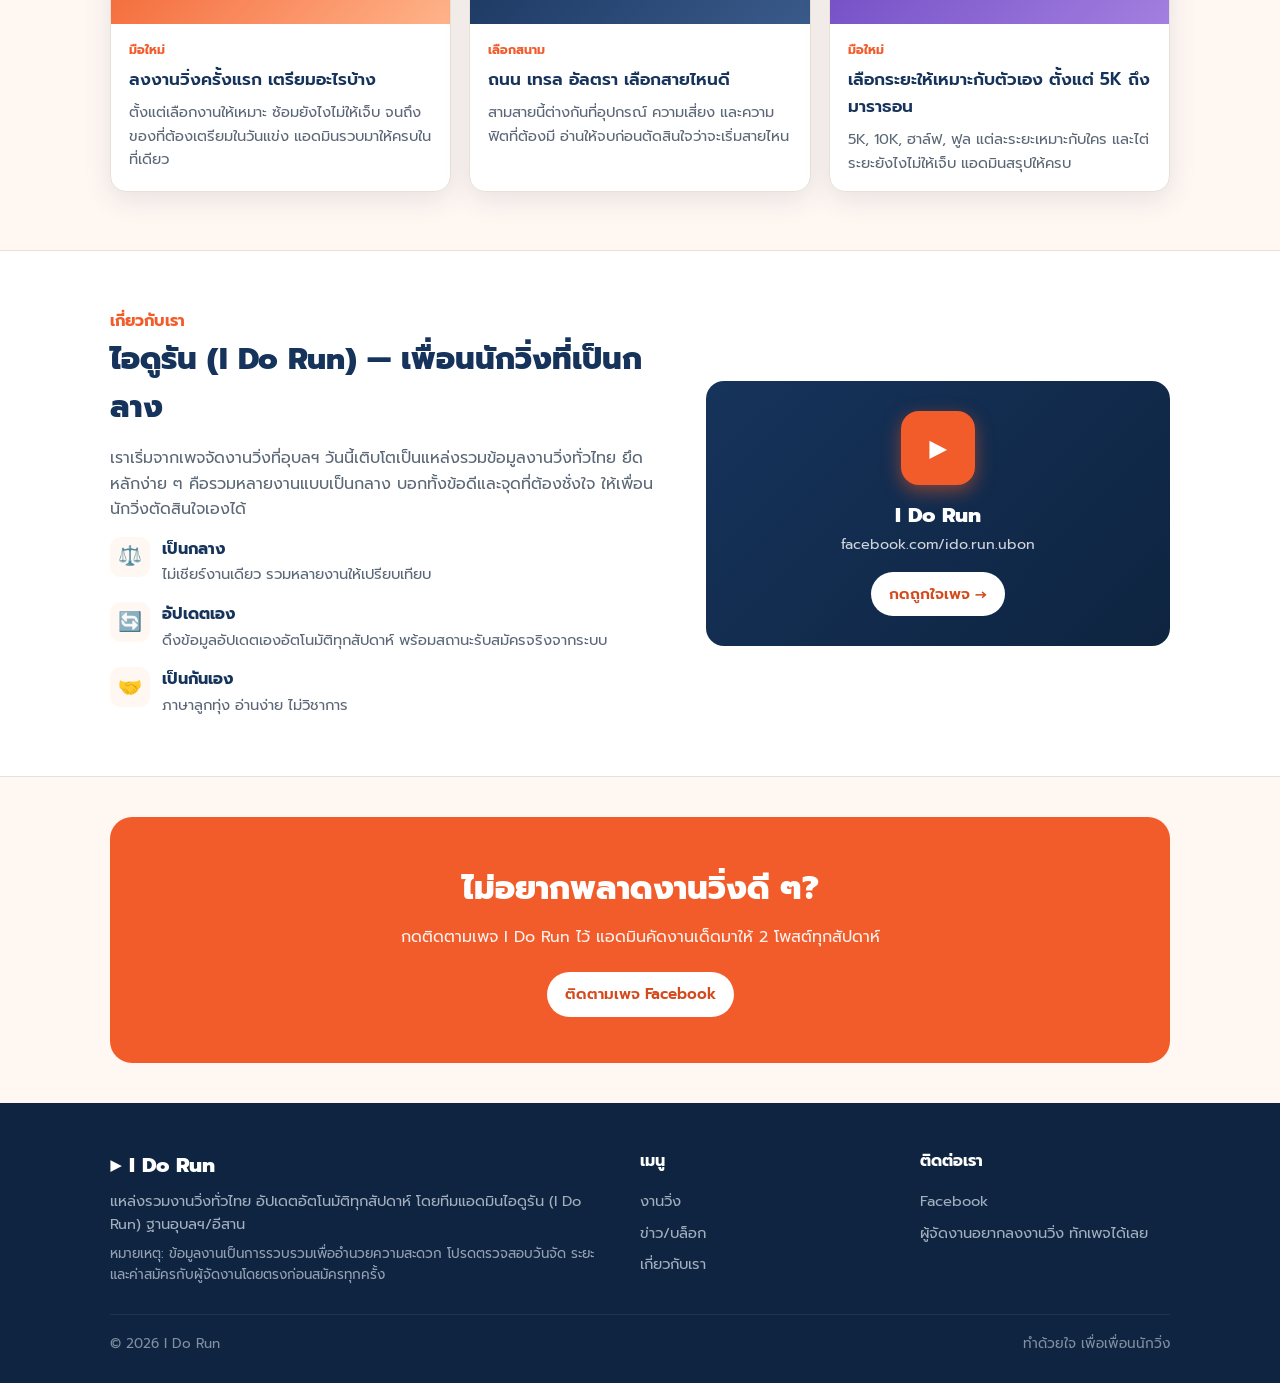
==== commit 3732a314: "UX: mobile menu, event pagination, clear filters, back-to-top, a11y - เพิ่มเมนูแฮมเบอร์เกอร์บนมือถือ" ====
--- a/index.html
+++ b/index.html
@@ -7,6 +7,7 @@
 <meta name="description" content="ไอดูรัน (I Do Run) แหล่งรวมงานวิ่งทั่วไทย ปฏิทินงานวิ่ง 2569 ทั้งถนน เทรล อัลตรา เช็กสถานะรับสมัครจริงจากระบบ อัปเดตอัตโนมัติทุกสัปดาห์">
 <meta name="keywords" content="ไอดูรัน, I Do Run, งานวิ่ง, ปฏิทินงานวิ่ง, งานวิ่ง 2569, รวมงานวิ่ง, งานวิ่งไทย, วิ่งเทรล, มาราธอน">
 <link rel="canonical" href="https://idorunubon.github.io/">
+<meta name="theme-color" content="#16335B">
 <link rel="icon" href="data:image/svg+xml,%3Csvg xmlns='http://www.w3.org/2000/svg' viewBox='0 0 64 64'%3E%3Crect width='64' height='64' rx='14' fill='%23F25C2A'/%3E%3Cpath d='M24 18v28l24-14z' fill='white'/%3E%3C/svg%3E">
 <meta property="og:type" content="website">
 <meta property="og:site_name" content="ไอดูรัน I Do Run">
@@ -41,7 +42,13 @@
   .btn{display:inline-flex;align-items:center;gap:8px;background:var(--orange);color:#fff;font-weight:600;padding:10px 18px;border-radius:30px;font-size:.95rem;border:none;cursor:pointer;transition:.15s}
   .btn:hover{background:var(--orange-dark);transform:translateY(-1px)}
   .btn.ghost{background:transparent;color:#fff;border:1.5px solid #fff}
-  @media(max-width:820px){.nav-links a:not(.btn){display:none}}
+  .menu-btn{display:none;width:42px;height:42px;border:1.5px solid var(--line);border-radius:12px;background:#fff;cursor:pointer;font-size:1.25rem;color:var(--navy);align-items:center;justify-content:center;line-height:1}
+  @media(max-width:820px){.nav-links a:not(.btn){display:none}.menu-btn{display:flex}}
+  @media(max-width:480px){.nav-links .btn{display:none}}
+  .mobile-menu{display:none;border-top:1px solid var(--line);background:rgba(255,247,242,.97);padding:6px 0 12px}
+  .mobile-menu.open{display:block}
+  .mobile-menu a{display:block;padding:11px 4px;font-weight:500;color:var(--navy);border-bottom:1px dashed var(--line)}
+  .mobile-menu a:last-child{border-bottom:none;color:var(--orange);font-weight:600}
   .hero{background:linear-gradient(135deg,var(--navy),var(--navy-deep));color:#fff;position:relative;overflow:hidden}
   .hero::after{content:"";position:absolute;right:-120px;top:-120px;width:420px;height:420px;background:radial-gradient(circle,rgba(242,92,42,.55),transparent 70%);border-radius:50%}
   .hero-in{position:relative;z-index:2;padding:64px 0 70px;max-width:700px}
@@ -98,6 +105,13 @@
   .card .acts a.mini:hover{color:var(--navy)}
   .card .foot .nolink{color:var(--muted);font-weight:400}
   .empty{text-align:center;color:var(--muted);padding:40px;grid-column:1/-1}
+  .chip.clear{border-color:var(--orange);color:var(--orange)}
+  .morewrap{text-align:center;margin-top:26px}
+  .morewrap .btn{background:#fff;color:var(--navy);border:1.5px solid var(--line)}
+  .morewrap .btn:hover{border-color:var(--orange);color:var(--orange);background:#fff}
+  #totop{position:fixed;right:18px;bottom:18px;width:46px;height:46px;border-radius:50%;background:var(--navy);color:#fff;border:none;cursor:pointer;font-size:1.15rem;box-shadow:var(--shadow);opacity:0;pointer-events:none;transition:.2s;z-index:60}
+  #totop.show{opacity:.92;pointer-events:auto}
+  #totop:hover{background:var(--orange)}
   .adminnote{background:#fff;border-left:4px solid var(--orange);border-radius:0 12px 12px 0;padding:14px 18px;margin-top:22px;box-shadow:var(--shadow);font-size:.94rem;color:var(--muted)}
   .adminnote b{color:var(--navy)}
   .blog-grid{display:grid;grid-template-columns:repeat(auto-fill,minmax(300px,1fr));gap:18px}
@@ -148,7 +162,15 @@
     <a href="#about">เกี่ยวกับเรา</a>
     <a class="btn" href="https://www.facebook.com/ido.run.ubon/" target="_blank" rel="noopener">เข้าเพจ Facebook</a>
   </nav>
-</div></header>
+  <button class="menu-btn" id="menu-btn" aria-label="เปิดเมนู" aria-expanded="false" aria-controls="mobile-menu">☰</button>
+</div>
+<nav class="mobile-menu" id="mobile-menu"><div class="wrap">
+  <a href="#events">งานวิ่ง</a>
+  <a href="#blog">ข่าว/บล็อก</a>
+  <a href="#about">เกี่ยวกับเรา</a>
+  <a href="https://www.facebook.com/ido.run.ubon/" target="_blank" rel="noopener">เข้าเพจ Facebook →</a>
+</div></nav>
+</header>
 <section class="hero" id="top" style="padding:0"><div class="wrap hero-in">
   <span class="kicker">รวมงานวิ่งทั่วไทย · อัปเดตอัตโนมัติทุกสัปดาห์</span>
   <h1>หางาน<span>วิ่ง</span>ที่ใช่ <br>จบในที่เดียว</h1>
@@ -180,13 +202,15 @@
       <button class="chip" data-f="virtual">Virtual</button>
       <button class="chip" data-f="clinic">คลินิก/เวิร์กช็อป</button>
     </div>
-    <select class="mon" id="region"></select>
-    <select class="mon" id="dist"><option value="all">ทุกระยะ</option><option value="fun">Fun Run</option><option value="5k">5 กม.</option><option value="10k">10 กม.</option><option value="half">ฮาล์ฟ ~21 กม.</option><option value="full">ฟูล ~42 กม.</option><option value="ultra">อัลตรา 50 กม.+</option></select>
-    <select class="mon" id="mon"></select>
-    <div class="search"><span>🔎</span><input id="q" type="text" placeholder="ค้นชื่องาน หรือ จังหวัด..."></div>
-  </div>
-  <div class="count" id="count">กำลังโหลดข้อมูล...</div>
+    <select class="mon" id="region" aria-label="กรองตามภาค"></select>
+    <select class="mon" id="dist" aria-label="กรองตามระยะ"><option value="all">ทุกระยะ</option><option value="fun">Fun Run</option><option value="5k">5 กม.</option><option value="10k">10 กม.</option><option value="half">ฮาล์ฟ ~21 กม.</option><option value="full">ฟูล ~42 กม.</option><option value="ultra">อัลตรา 50 กม.+</option></select>
+    <select class="mon" id="mon" aria-label="กรองตามเดือน"></select>
+    <div class="search"><span aria-hidden="true">🔎</span><input id="q" type="text" placeholder="ค้นชื่องาน หรือ จังหวัด..." aria-label="ค้นหางานวิ่ง"></div>
+    <button class="chip clear" id="clearf" hidden>✕ ล้างตัวกรอง</button>
+  </div>
+  <div class="count" id="count" aria-live="polite">กำลังโหลดข้อมูล...</div>
   <div class="grid" id="grid"></div>
+  <div class="morewrap" id="morewrap" hidden><button class="btn" id="morebtn">แสดงงานเพิ่ม</button></div>
   <div class="adminnote"><b>ความเห็นแอดมิน:</b> งานที่มีปุ่ม "ดูรายละเอียด" ดึงข้อมูลสดจากระบบรับสมัคร สถานะเปิด/ปิดรับสมัครเป็นข้อมูลจริง ส่วนงานที่มีปุ่ม "ค้นหา/สมัคร" เป็นฐานที่แอดมินคัดไว้ กดเพื่อค้นข้อมูลล่าสุด ก่อนสมัครเช็กวันจัด ระยะ จุดสตาร์ท และค่าสมัครกับผู้จัดโดยตรงทุกครั้ง</div>
 </div></section>
 <section id="blog"><div class="wrap">
@@ -230,6 +254,27 @@
   </div>
   <div class="foot-bot"><span>© 2026 I Do Run</span><span>ทำด้วยใจ เพื่อเพื่อนนักวิ่ง</span></div>
 </div></footer>
+<button id="totop" aria-label="กลับขึ้นด้านบน" title="กลับขึ้นด้านบน">↑</button>
+<script>
+// เมนูมือถือ
+(function(){
+  const btn=document.getElementById('menu-btn'),menu=document.getElementById('mobile-menu');
+  btn.addEventListener('click',()=>{
+    const open=menu.classList.toggle('open');
+    btn.setAttribute('aria-expanded',open?'true':'false');
+    btn.textContent=open?'✕':'☰';
+  });
+  menu.querySelectorAll('a').forEach(a=>a.addEventListener('click',()=>{
+    menu.classList.remove('open');btn.setAttribute('aria-expanded','false');btn.textContent='☰';
+  }));
+})();
+// ปุ่มกลับขึ้นบน
+(function(){
+  const t=document.getElementById('totop');
+  window.addEventListener('scroll',()=>{t.classList.toggle('show',window.scrollY>600);},{passive:true});
+  t.addEventListener('click',()=>window.scrollTo({top:0,behavior:'smooth'}));
+})();
+</script>
 <script>
 const TH=["ม.ค.","ก.พ.","มี.ค.","เม.ย.","พ.ค.","มิ.ย.","ก.ค.","ส.ค.","ก.ย.","ต.ค.","พ.ย.","ธ.ค."];
 const TYPE={road:"ถนน",trail:"เทรล",ultra:"อัลตรา",virtual:"Virtual",tri:"ไตร/ทวิกีฬา"};
@@ -279,7 +324,14 @@
     +'<a class="mini" href="'+lineShare+'" target="_blank" rel="noopener" title="แชร์เข้า LINE">แชร์ LINE</a>'
     +'<a href="'+link+'" target="_blank" rel="noopener">'+label+'</a></div></div></div>';
 }
-function render(){
+const PAGE=24;let visCount=PAGE;
+function hasFilter(){
+  return document.querySelector('#chips .chip.on').dataset.f!=='all'
+    ||regsel.value!=='all'||distsel.value!=='all'||monsel.value!=='all'
+    ||document.getElementById('q').value.trim()!=='';
+}
+function render(keepPage){
+  if(keepPage!==true)visCount=PAGE;
   const f=document.querySelector('#chips .chip.on').dataset.f;
   const rg=regsel.value,mk=monsel.value;
   const q=document.getElementById('q').value.trim().toLowerCase();
@@ -295,13 +347,31 @@
   });
   document.getElementById('count').textContent='พบ '+list.length+' งาน';
   const g=document.getElementById('grid');
-  g.innerHTML=list.length?list.map(card).join(''):'<div class="empty">ไม่พบงานที่ตรงเงื่อนไข ลองเปลี่ยนตัวกรองดูนะ</div>';
+  const shown=list.slice(0,visCount);
+  g.innerHTML=shown.length?shown.map(card).join(''):'<div class="empty">ไม่พบงานที่ตรงเงื่อนไข ลองเปลี่ยนตัวกรองดูนะ<br><br><button class="chip clear" onclick="clearFilters()">✕ ล้างตัวกรองทั้งหมด</button></div>';
+  const morewrap=document.getElementById('morewrap');
+  if(list.length>visCount){
+    morewrap.hidden=false;
+    document.getElementById('morebtn').textContent='แสดงงานเพิ่ม (เหลืออีก '+(list.length-visCount)+' งาน)';
+  } else {
+    morewrap.hidden=true;
+  }
+  document.getElementById('clearf').hidden=!hasFilter();
 }
+function clearFilters(){
+  document.querySelector('#chips .chip.on').classList.remove('on');
+  document.querySelector('#chips .chip[data-f="all"]').classList.add('on');
+  regsel.value='all';distsel.value='all';monsel.value='all';
+  document.getElementById('q').value='';
+  render();
+}
+document.getElementById('clearf').addEventListener('click',clearFilters);
+document.getElementById('morebtn').addEventListener('click',()=>{visCount+=PAGE;render(true);});
 document.querySelectorAll('#chips .chip').forEach(c=>c.addEventListener('click',()=>{document.querySelector('#chips .chip.on').classList.remove('on');c.classList.add('on');render();}));
-regsel.addEventListener('change',render);
-distsel.addEventListener('change',render);
-monsel.addEventListener('change',render);
-document.getElementById('q').addEventListener('input',render);
+regsel.addEventListener('change',()=>render());
+distsel.addEventListener('change',()=>render());
+monsel.addEventListener('change',()=>render());
+document.getElementById('q').addEventListener('input',()=>render());
 fetch('events.json?t='+Date.now()).then(r=>r.json()).then(data=>{
   const today=new Date();const cut=new Date(today.getFullYear(),today.getMonth(),today.getDate()-1);
   UP=(data.events||[]).filter(e=>new Date(e.y,e.mo,e.d)>=cut);
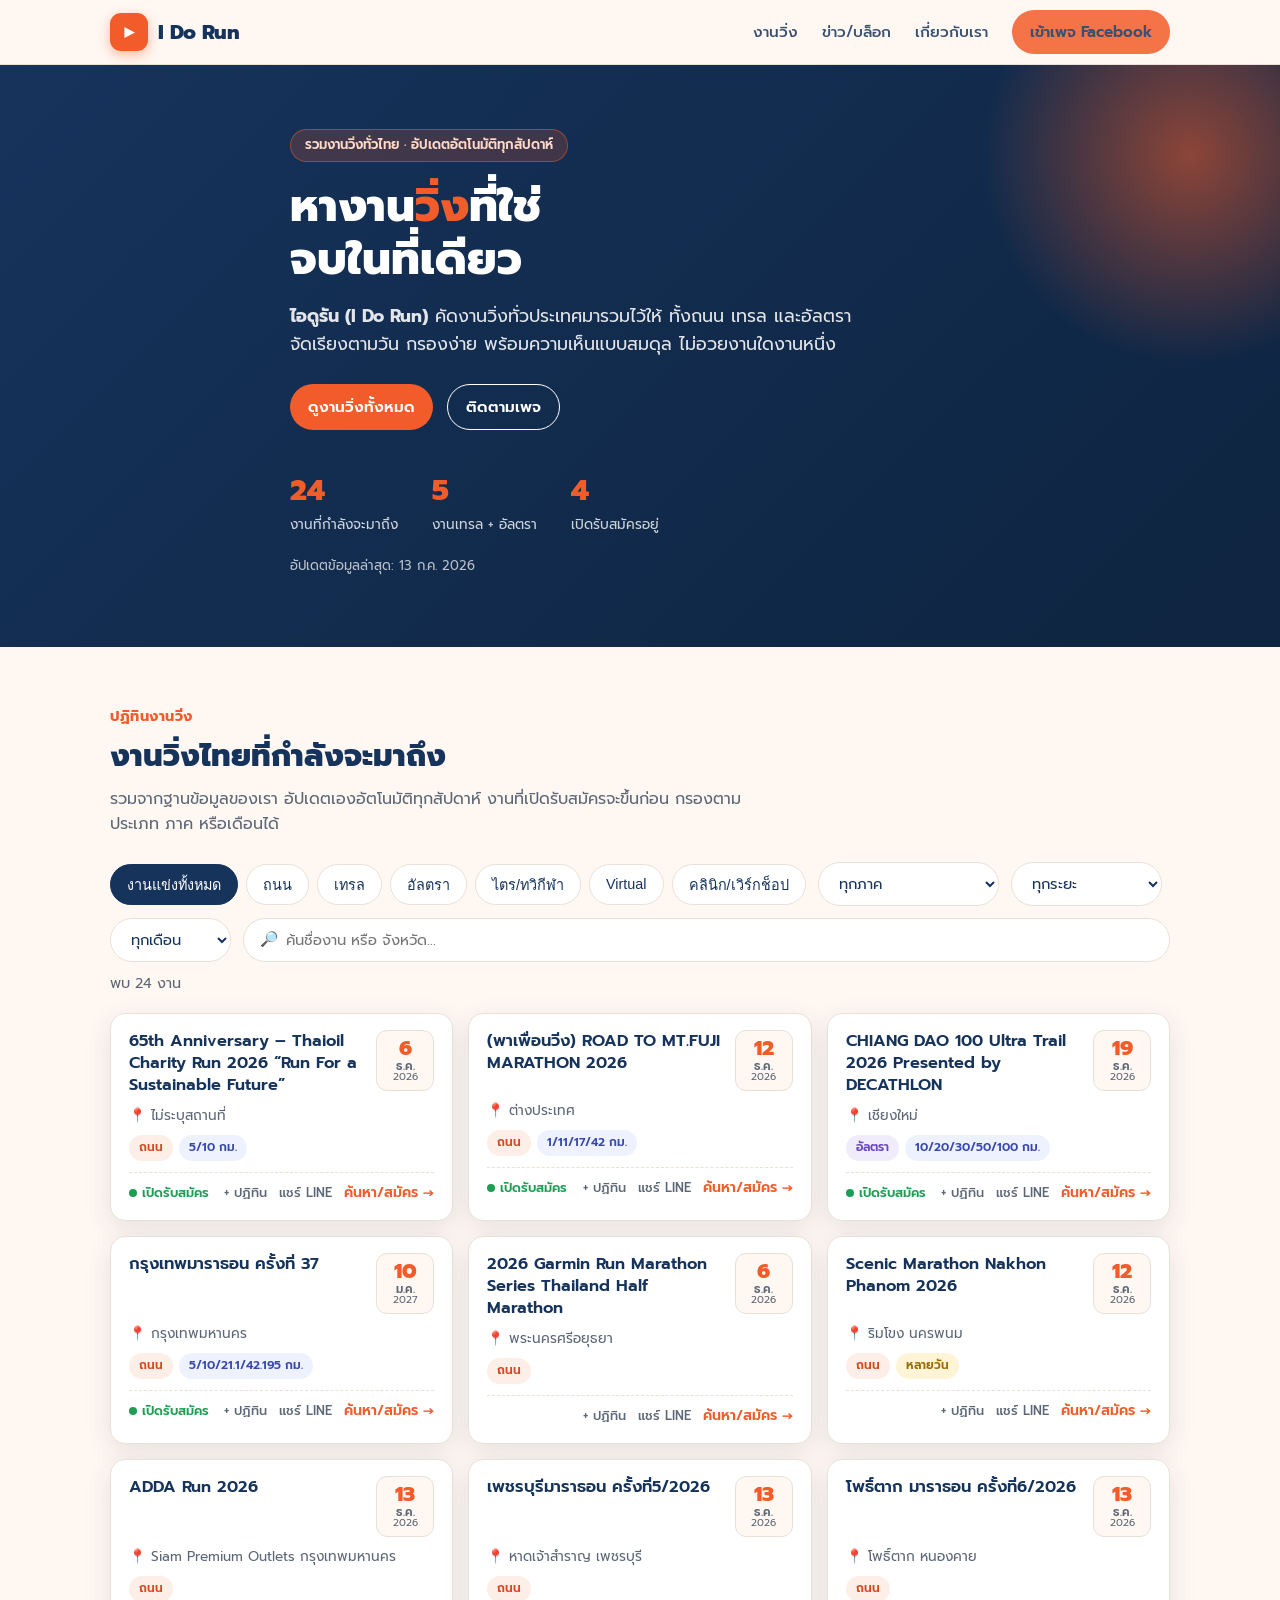
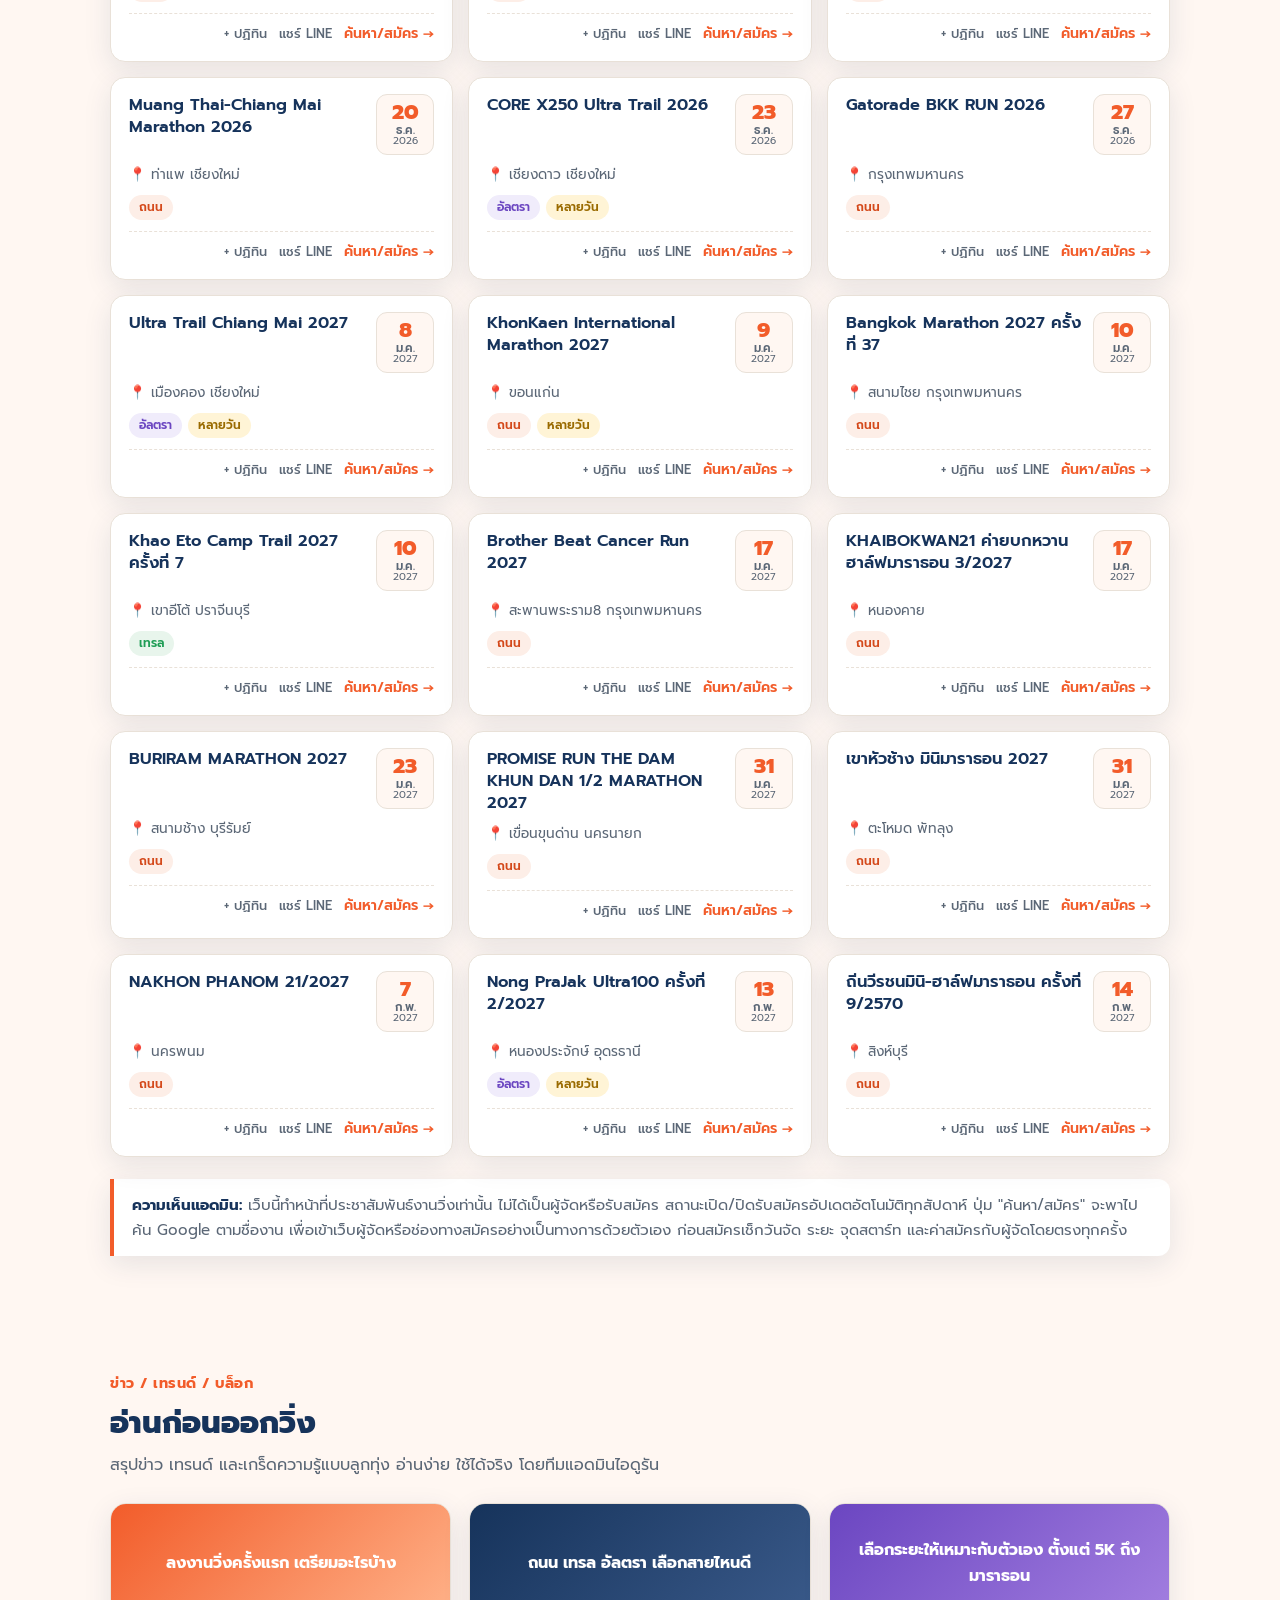
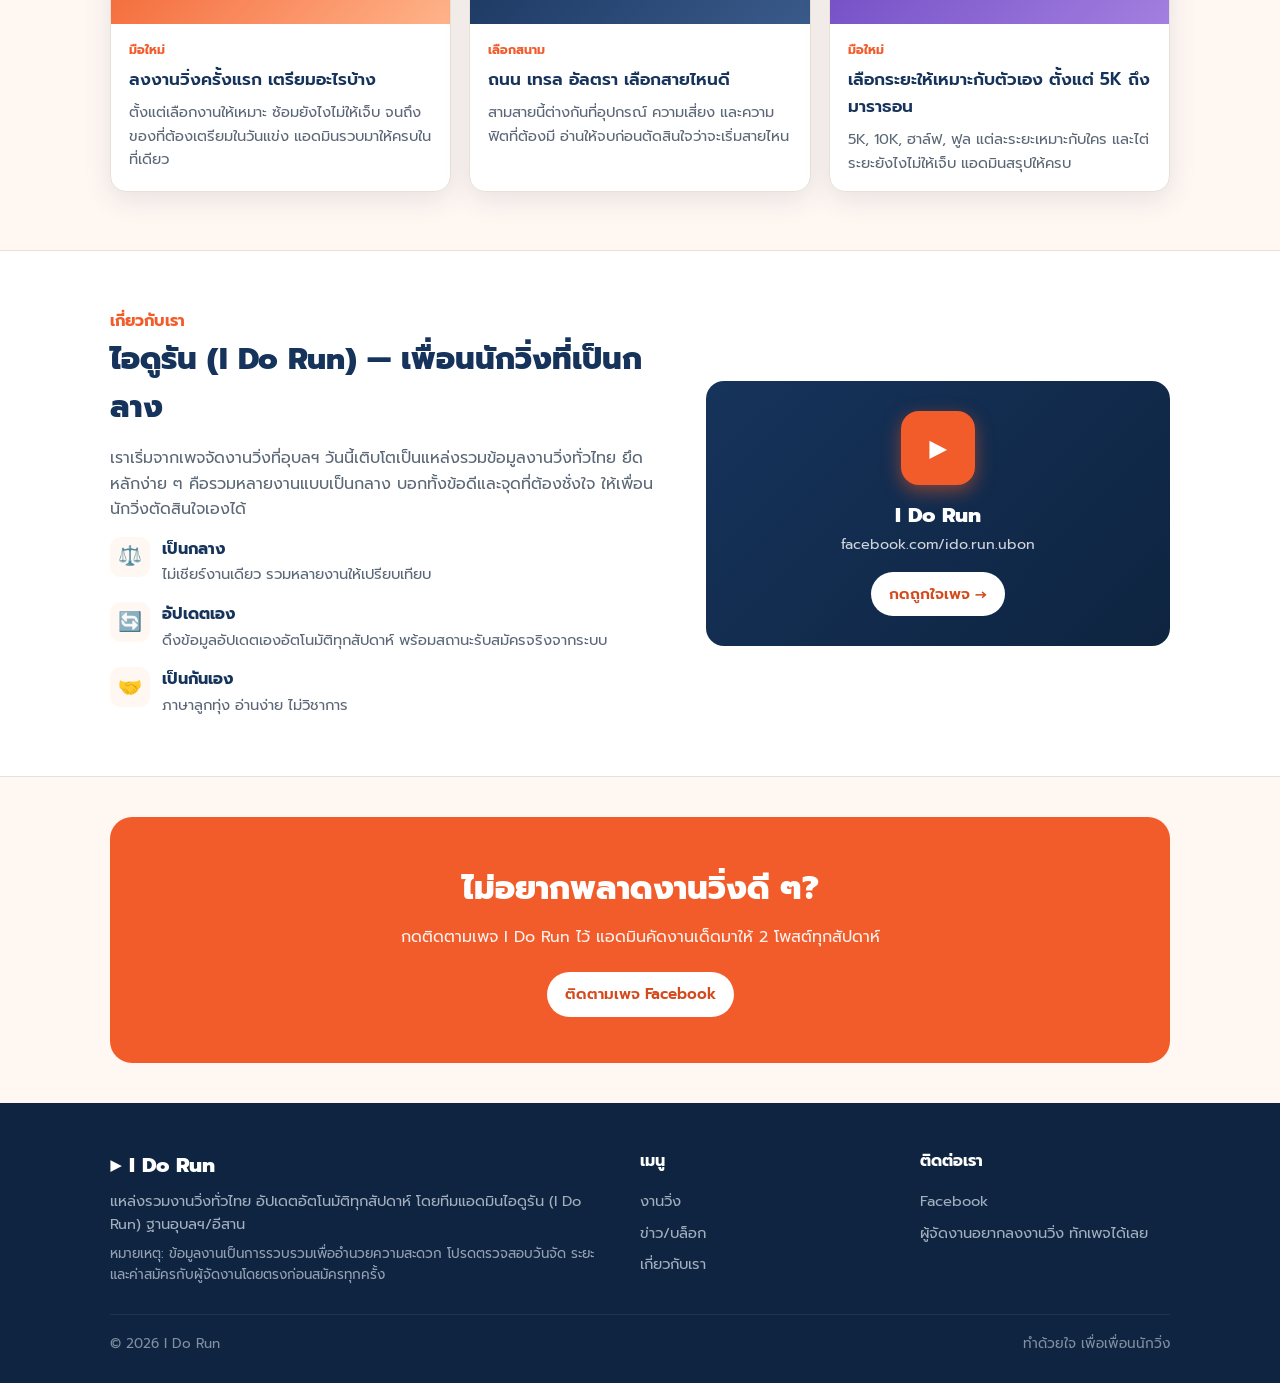
==== commit 3ade5841: "เปลี่ยนเป็นโหมดประชาสัมพันธ์: ตัดลิงก์สมัครภายนอก ใช้ปุ่มค้นหา Google แทน - การ์ดงานวิ่งทุกใบใช้ปุ่ม" ====
--- a/index.html
+++ b/index.html
@@ -211,7 +211,7 @@
   <div class="count" id="count" aria-live="polite">กำลังโหลดข้อมูล...</div>
   <div class="grid" id="grid"></div>
   <div class="morewrap" id="morewrap" hidden><button class="btn" id="morebtn">แสดงงานเพิ่ม</button></div>
-  <div class="adminnote"><b>ความเห็นแอดมิน:</b> งานที่มีปุ่ม "ดูรายละเอียด" ดึงข้อมูลสดจากระบบรับสมัคร สถานะเปิด/ปิดรับสมัครเป็นข้อมูลจริง ส่วนงานที่มีปุ่ม "ค้นหา/สมัคร" เป็นฐานที่แอดมินคัดไว้ กดเพื่อค้นข้อมูลล่าสุด ก่อนสมัครเช็กวันจัด ระยะ จุดสตาร์ท และค่าสมัครกับผู้จัดโดยตรงทุกครั้ง</div>
+  <div class="adminnote"><b>ความเห็นแอดมิน:</b> เว็บนี้ทำหน้าที่ประชาสัมพันธ์งานวิ่งเท่านั้น ไม่ได้เป็นผู้จัดหรือรับสมัคร สถานะเปิด/ปิดรับสมัครอัปเดตอัตโนมัติทุกสัปดาห์ ปุ่ม "ค้นหา/สมัคร" จะพาไปค้น Google ตามชื่องาน เพื่อเข้าเว็บผู้จัดหรือช่องทางสมัครอย่างเป็นทางการด้วยตัวเอง ก่อนสมัครเช็กวันจัด ระยะ จุดสตาร์ท และค่าสมัครกับผู้จัดโดยตรงทุกครั้ง</div>
 </div></section>
 <section id="blog"><div class="wrap">
   <div class="sec-head">
@@ -303,8 +303,8 @@
   if(e.reg===true)reg='<span class="reg open"><span class="dot"></span>เปิดรับสมัคร</span>';
   else if(e.reg===false)reg='<span class="reg closed"><span class="dot"></span>ปิด/รอประกาศ</span>';
   else reg='<span></span>';
-  const link=e.link||('https://www.google.com/search?q='+encodeURIComponent(e.n+' วิ่ง สมัคร'));
-  const label=e.link?'ดูรายละเอียด →':'ค้นหา/สมัคร →';
+  const link='https://www.google.com/search?q='+encodeURIComponent(e.n+' วิ่ง สมัคร');
+  const label='ค้นหา/สมัคร →';
   const clinicTag=e.isClinic?'<span class="tag multi">คลินิก/เวิร์กช็อป</span>':'';
   const distTag=(e.dist&&e.dist.length)?'<span class="tag dist">'+e.dist.join('/')+' กม.</span>':'';
   const d0=new Date(e.y,e.mo,e.d),d1=new Date(e.y,e.mo,e.d+1);
@@ -313,7 +313,7 @@
     +'&text='+encodeURIComponent(e.n)
     +'&dates='+ymd(d0)+'/'+ymd(d1)
     +'&location='+encodeURIComponent(e.place||'')
-    +'&details='+encodeURIComponent((e.link?e.link+'\n':'')+'ข้อมูลจาก I Do Run — https://idorunubon.github.io/');
+    +'&details='+encodeURIComponent('ข้อมูลจาก I Do Run — https://idorunubon.github.io/');
   const lineShare='https://line.me/R/share?text='+encodeURIComponent(e.n+' | '+e.d+' '+TH[e.mo]+' '+e.y+(e.place?' | '+e.place:'')+' | '+link+' (จากเว็บ I Do Run https://idorunubon.github.io/)');
   return '<div class="card"><div class="top"><div><h3>'+e.n+'</h3></div>'
     +'<div class="date-pill"><div class="d">'+e.d+'</div><div class="m">'+TH[e.mo]+'</div><div class="y">'+e.y+'</div></div></div>'
@@ -386,16 +386,15 @@
   const mkeys=[...new Set(UP.slice().sort((a,b)=>(a.y-b.y)||(a.mo-b.mo)).map(e=>e.y+'-'+e.mo))];
   monsel.innerHTML='<option value="all">ทุกเดือน</option>'+mkeys.map(k=>{const a=k.split('-');return '<option value="'+k+'">'+TH[a[1]]+' '+a[0]+'</option>';}).join('');
   if(data.generatedAt){const d=new Date(data.generatedAt);document.getElementById('updated').textContent='อัปเดตข้อมูลล่าสุด: '+d.getDate()+' '+TH[d.getMonth()]+' '+d.getFullYear();}
-  // SEO: inject Event structured data (JSON-LD) for upcoming events with real links
+  // SEO: inject Event structured data (JSON-LD) for upcoming events
   try{
-    const items=UP.filter(e=>e.link&&!e.isClinic).slice(0,30).map((e,i)=>({
+    const items=UP.filter(e=>!e.isClinic).slice(0,30).map((e,i)=>({
       "@type":"ListItem","position":i+1,"item":{
         "@type":"Event","name":e.n,
         "startDate":e.y+"-"+String(e.mo+1).padStart(2,"0")+"-"+String(e.d).padStart(2,"0"),
         "eventStatus":"https://schema.org/EventScheduled",
         "eventAttendanceMode":e.type==="virtual"?"https://schema.org/OnlineEventAttendanceMode":"https://schema.org/OfflineEventAttendanceMode",
-        "location":{"@type":"Place","name":e.place||"Thailand","address":{"@type":"PostalAddress","addressCountry":"TH"}},
-        "url":e.link}}));
+        "location":{"@type":"Place","name":e.place||"Thailand","address":{"@type":"PostalAddress","addressCountry":"TH"}}}}));
     const s=document.createElement('script');s.type='application/ld+json';
     s.textContent=JSON.stringify({"@context":"https://schema.org","@type":"ItemList","name":"ปฏิทินงานวิ่งไทย - I Do Run","itemListElement":items});
     document.head.appendChild(s);
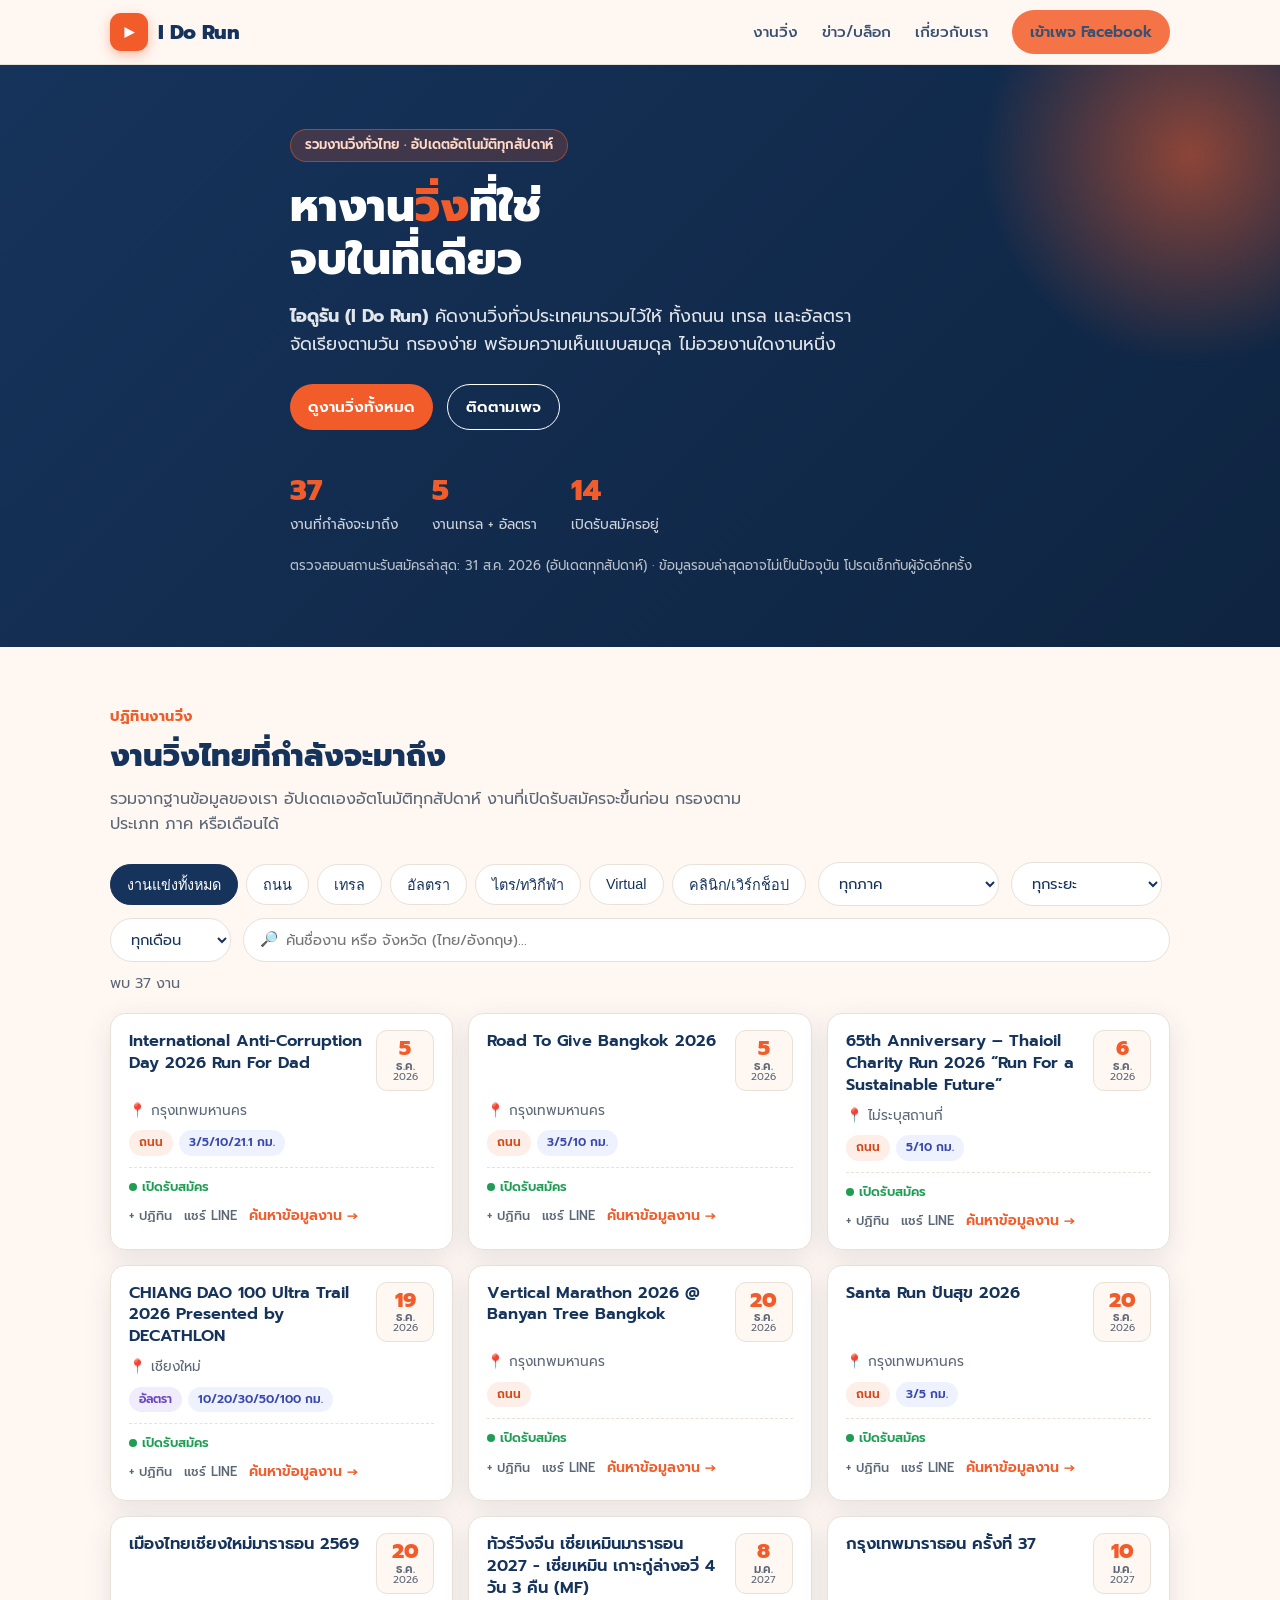
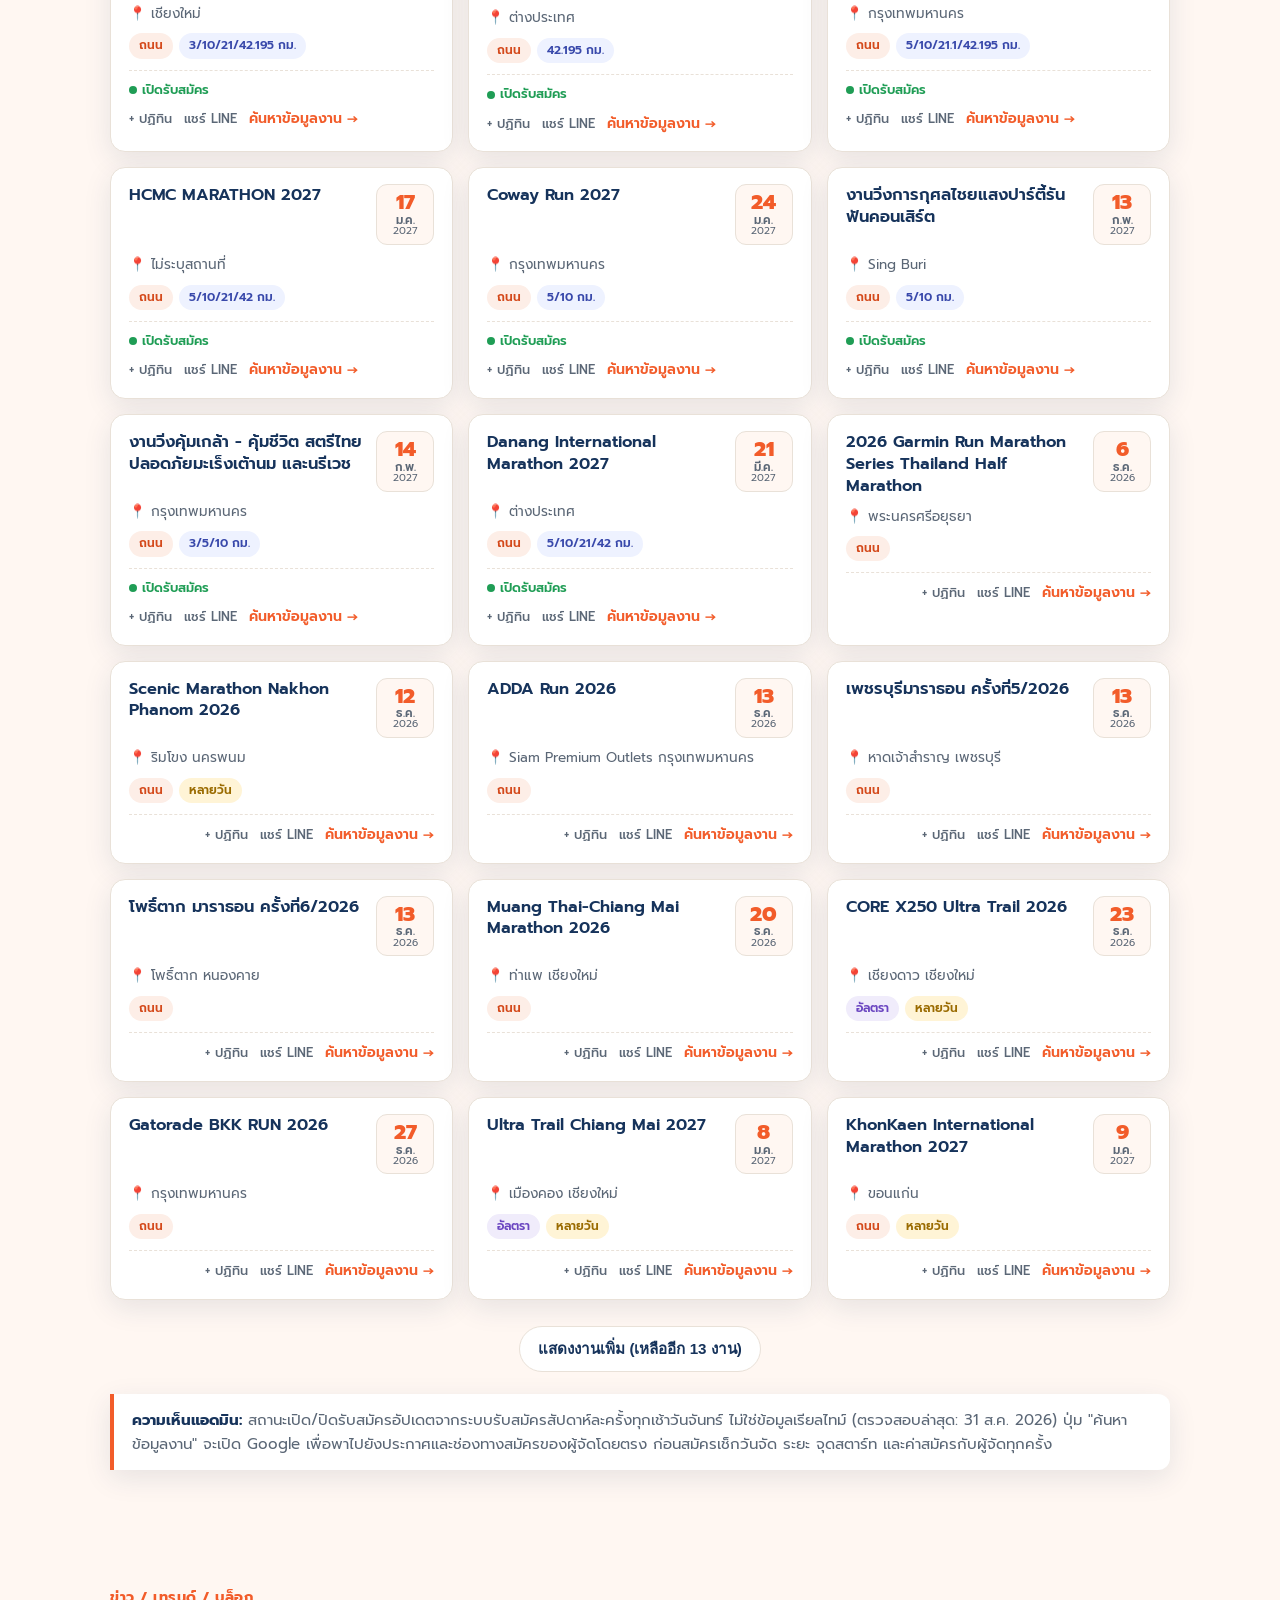
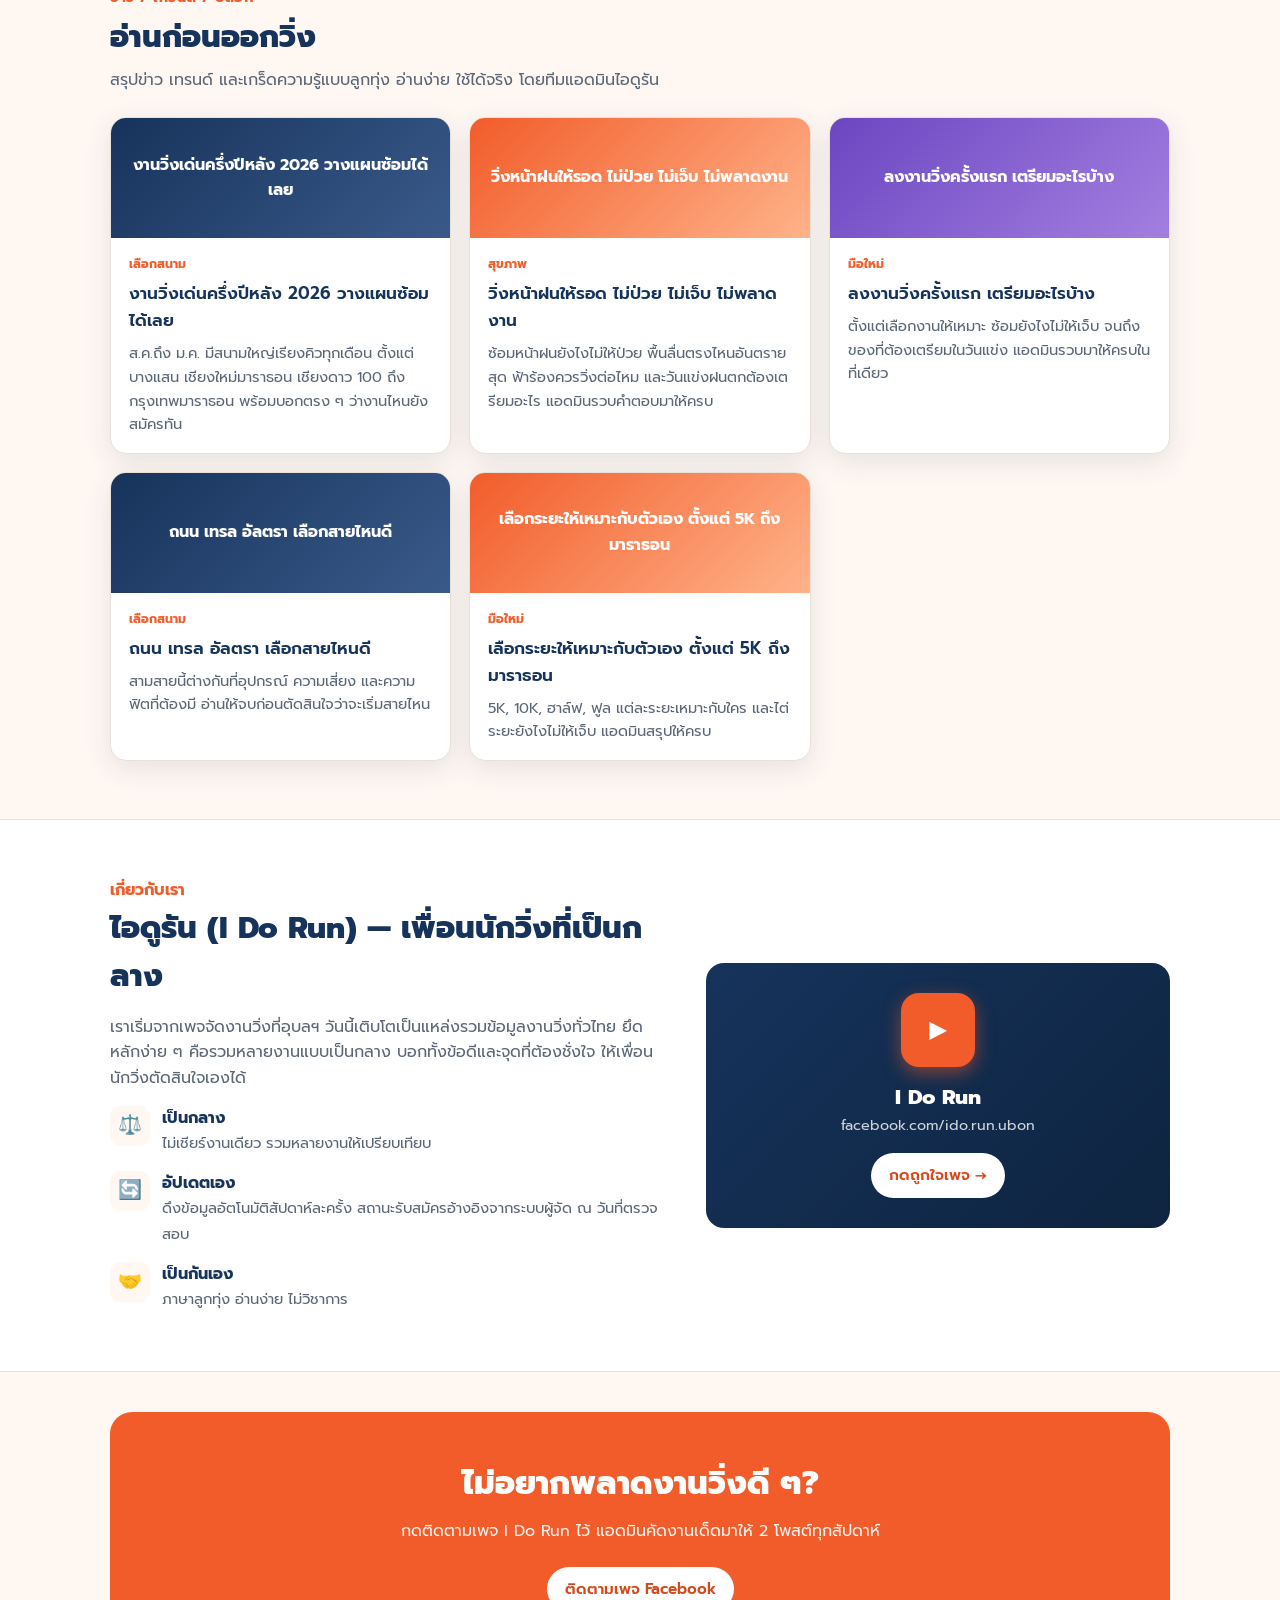
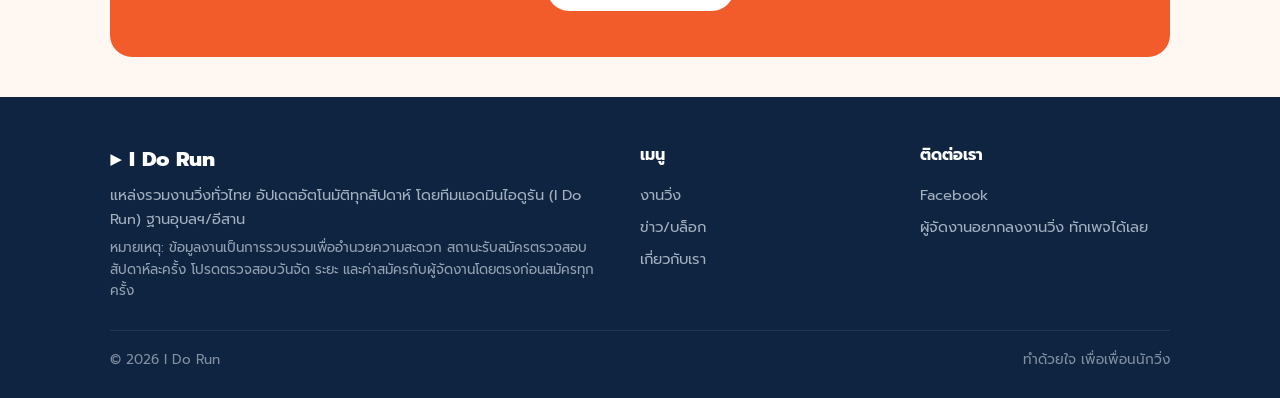
==== commit 04c4b5ab: "fix: Google search links, verified dates (UDON21/BS21), weekly-status labels, stale fallback" ====
--- a/index.html
+++ b/index.html
@@ -4,7 +4,7 @@
 <meta charset="UTF-8">
 <meta name="viewport" content="width=device-width, initial-scale=1.0">
 <title>ไอดูรัน (I Do Run) — รวมงานวิ่งทั่วไทย ปฏิทินงานวิ่ง 2569-2570 (2026-2027)</title>
-<meta name="description" content="ไอดูรัน (I Do Run) แหล่งรวมงานวิ่งทั่วไทย ปฏิทินงานวิ่ง 2569 ทั้งถนน เทรล อัลตรา เช็กสถานะรับสมัครจริงจากระบบ อัปเดตอัตโนมัติทุกสัปดาห์">
+<meta name="description" content="ไอดูรัน (I Do Run) แหล่งรวมงานวิ่งทั่วไทย ปฏิทินงานวิ่ง 2569 ทั้งถนน เทรล อัลตรา สถานะรับสมัครอัปเดตรายสัปดาห์">
 <meta name="keywords" content="ไอดูรัน, I Do Run, งานวิ่ง, ปฏิทินงานวิ่ง, งานวิ่ง 2569, รวมงานวิ่ง, งานวิ่งไทย, วิ่งเทรล, มาราธอน">
 <link rel="canonical" href="https://idorunubon.github.io/">
 <meta name="theme-color" content="#16335B">
@@ -12,7 +12,7 @@
 <meta property="og:type" content="website">
 <meta property="og:site_name" content="ไอดูรัน I Do Run">
 <meta property="og:title" content="ไอดูรัน (I Do Run) — รวมงานวิ่งทั่วไทย">
-<meta property="og:description" content="ไอดูรัน รวมงานวิ่งทั่วไทย ปฏิทินงานวิ่ง ถนน เทรล อัลตรา เช็กสถานะรับสมัครจริง อัปเดตทุกสัปดาห์">
+<meta property="og:description" content="ไอดูรัน รวมงานวิ่งทั่วไทย ปฏิทินงานวิ่ง ถนน เทรล อัลตรา สถานะรับสมัครอัปเดตรายสัปดาห์">
 <meta property="og:url" content="https://idorunubon.github.io/">
 <meta property="og:locale" content="th_TH">
 <meta property="og:image" content="https://idorunubon.github.io/og-image.png">
@@ -98,9 +98,9 @@
   .reg{display:inline-flex;align-items:center;gap:5px;font-size:.8rem;font-weight:600}
   .reg.open{color:var(--green)}.reg.closed{color:var(--muted)}
   .reg .dot{width:8px;height:8px;border-radius:50%;background:currentColor}
-  .card .foot{display:flex;justify-content:space-between;align-items:center;margin-top:2px;padding-top:9px;border-top:1px dashed var(--line)}
+  .card .foot{display:flex;justify-content:space-between;align-items:center;margin-top:2px;padding-top:9px;border-top:1px dashed var(--line);flex-wrap:wrap;gap:8px}
   .card .foot a{color:var(--orange);font-weight:600;font-size:.88rem}
-  .card .acts{display:flex;gap:12px;align-items:center}
+  .card .acts{display:flex;gap:12px;align-items:center;flex-wrap:wrap}
   .card .acts a.mini{color:var(--muted);font-weight:500;font-size:.8rem}
   .card .acts a.mini:hover{color:var(--navy)}
   .card .foot .nolink{color:var(--muted);font-weight:400}
@@ -205,13 +205,13 @@
     <select class="mon" id="region" aria-label="กรองตามภาค"></select>
     <select class="mon" id="dist" aria-label="กรองตามระยะ"><option value="all">ทุกระยะ</option><option value="fun">Fun Run</option><option value="5k">5 กม.</option><option value="10k">10 กม.</option><option value="half">ฮาล์ฟ ~21 กม.</option><option value="full">ฟูล ~42 กม.</option><option value="ultra">อัลตรา 50 กม.+</option></select>
     <select class="mon" id="mon" aria-label="กรองตามเดือน"></select>
-    <div class="search"><span aria-hidden="true">🔎</span><input id="q" type="text" placeholder="ค้นชื่องาน หรือ จังหวัด..." aria-label="ค้นหางานวิ่ง"></div>
+    <div class="search"><span aria-hidden="true">🔎</span><input id="q" type="text" placeholder="ค้นชื่องาน หรือ จังหวัด (ไทย/อังกฤษ)..." aria-label="ค้นหางานวิ่ง"></div>
     <button class="chip clear" id="clearf" hidden>✕ ล้างตัวกรอง</button>
   </div>
   <div class="count" id="count" aria-live="polite">กำลังโหลดข้อมูล...</div>
   <div class="grid" id="grid"></div>
   <div class="morewrap" id="morewrap" hidden><button class="btn" id="morebtn">แสดงงานเพิ่ม</button></div>
-  <div class="adminnote"><b>ความเห็นแอดมิน:</b> เว็บนี้ทำหน้าที่ประชาสัมพันธ์งานวิ่งเท่านั้น ไม่ได้เป็นผู้จัดหรือรับสมัคร สถานะเปิด/ปิดรับสมัครอัปเดตอัตโนมัติทุกสัปดาห์ ปุ่ม "ค้นหา/สมัคร" จะพาไปค้น Google ตามชื่องาน เพื่อเข้าเว็บผู้จัดหรือช่องทางสมัครอย่างเป็นทางการด้วยตัวเอง ก่อนสมัครเช็กวันจัด ระยะ จุดสตาร์ท และค่าสมัครกับผู้จัดโดยตรงทุกครั้ง</div>
+  <div class="adminnote"><b>ความเห็นแอดมิน:</b> สถานะเปิด/ปิดรับสมัครอัปเดตจากระบบรับสมัครสัปดาห์ละครั้งทุกเช้าวันจันทร์ ไม่ใช่ข้อมูลเรียลไทม์ (ตรวจสอบล่าสุด: <span id="admin-checked">—</span>) ปุ่ม "ค้นหาข้อมูลงาน" จะเปิด Google เพื่อพาไปยังประกาศและช่องทางสมัครของผู้จัดโดยตรง ก่อนสมัครเช็กวันจัด ระยะ จุดสตาร์ท และค่าสมัครกับผู้จัดทุกครั้ง</div>
 </div></section>
 <section id="blog"><div class="wrap">
   <div class="sec-head">
@@ -228,7 +228,7 @@
     <p>เราเริ่มจากเพจจัดงานวิ่งที่อุบลฯ วันนี้เติบโตเป็นแหล่งรวมข้อมูลงานวิ่งทั่วไทย ยึดหลักง่าย ๆ คือรวมหลายงานแบบเป็นกลาง บอกทั้งข้อดีและจุดที่ต้องชั่งใจ ให้เพื่อนนักวิ่งตัดสินใจเองได้</p>
     <div class="values">
       <div class="val"><div class="ic">⚖️</div><div><b>เป็นกลาง</b><br><span>ไม่เชียร์งานเดียว รวมหลายงานให้เปรียบเทียบ</span></div></div>
-      <div class="val"><div class="ic">🔄</div><div><b>อัปเดตเอง</b><br><span>ดึงข้อมูลอัปเดตเองอัตโนมัติทุกสัปดาห์ พร้อมสถานะรับสมัครจริงจากระบบ</span></div></div>
+      <div class="val"><div class="ic">🔄</div><div><b>อัปเดตเอง</b><br><span>ดึงข้อมูลอัตโนมัติสัปดาห์ละครั้ง สถานะรับสมัครอ้างอิงจากระบบผู้จัด ณ วันที่ตรวจสอบ</span></div></div>
       <div class="val"><div class="ic">🤝</div><div><b>เป็นกันเอง</b><br><span>ภาษาลูกทุ่ง อ่านง่าย ไม่วิชาการ</span></div></div>
     </div>
   </div>
@@ -247,7 +247,7 @@
     <div>
       <div class="foot-logo">▶ I Do Run</div>
       <p style="opacity:.78;font-size:.92rem">แหล่งรวมงานวิ่งทั่วไทย อัปเดตอัตโนมัติทุกสัปดาห์ โดยทีมแอดมินไอดูรัน (I Do Run) ฐานอุบลฯ/อีสาน</p>
-      <p class="disclaim">หมายเหตุ: ข้อมูลงานเป็นการรวบรวมเพื่ออำนวยความสะดวก โปรดตรวจสอบวันจัด ระยะ และค่าสมัครกับผู้จัดงานโดยตรงก่อนสมัครทุกครั้ง</p>
+      <p class="disclaim">หมายเหตุ: ข้อมูลงานเป็นการรวบรวมเพื่ออำนวยความสะดวก สถานะรับสมัครตรวจสอบสัปดาห์ละครั้ง โปรดตรวจสอบวันจัด ระยะ และค่าสมัครกับผู้จัดงานโดยตรงก่อนสมัครทุกครั้ง</p>
     </div>
     <div><h4>เมนู</h4><a href="#events">งานวิ่ง</a><a href="#blog">ข่าว/บล็อก</a><a href="#about">เกี่ยวกับเรา</a></div>
     <div><h4>ติดต่อเรา</h4><a href="https://www.facebook.com/ido.run.ubon/" target="_blank" rel="noopener">Facebook</a><a href="https://www.facebook.com/ido.run.ubon/" target="_blank" rel="noopener">ผู้จัดงานอยากลงงานวิ่ง ทักเพจได้เลย</a></div>
@@ -289,6 +289,8 @@
  ["inter","ต่างประเทศ",["ลาว","ญี่ปุ่น","จีน","มาเลเซีย","เวียดนาม","สิงคโปร์","เกาหลี","ไต้หวัน","อินโดนีเซีย","ต่างประเทศ","Selangor","Pulau Pinang","Kuala Lumpur","Bali"]]
 ];
 const REGLABEL={};REGIONS.forEach(r=>REGLABEL[r[0]]=r[1]);REGLABEL.other="อื่นๆ";
+// ค้นหาจังหวัดด้วยชื่ออังกฤษได้ (แปลงเป็นคำไทยก่อนเทียบ)
+const PROV_EN={"bangkok":"กรุงเทพ","chiang mai":"เชียงใหม่","chiangmai":"เชียงใหม่","chon buri":"ชลบุรี","chonburi":"ชลบุรี","phuket":"ภูเก็ต","khon kaen":"ขอนแก่น","khonkaen":"ขอนแก่น","udon thani":"อุดรธานี","udonthani":"อุดรธานี","udon":"อุดรธานี","songkhla":"สงขลา","hat yai":"หาดใหญ่","hatyai":"หาดใหญ่","chiang rai":"เชียงราย","chiangrai":"เชียงราย","nakhon ratchasima":"นครราชสีมา","korat":"นครราชสีมา","prachin buri":"ปราจีนบุรี","prachinburi":"ปราจีนบุรี","ubon":"อุบลราชธานี","ubon ratchathani":"อุบลราชธานี","rayong":"ระยอง","lampang":"ลำปาง","lamphun":"ลำพูน","krabi":"กระบี่","trang":"ตรัง","surat thani":"สุราษฎร์ธานี","samui":"สมุย","nakhon nayok":"นครนายก","saraburi":"สระบุรี","kanchanaburi":"กาญจนบุรี","phetchaburi":"เพชรบุรี","ayutthaya":"อยุธยา","nonthaburi":"นนทบุรี","pathum thani":"ปทุมธานี","buriram":"บุรีรัมย์","buri ram":"บุรีรัมย์","loei":"เลย","tak":"ตาก","phrae":"แพร่","nan":"น่าน","trat":"ตราด","sukhothai":"สุโขทัย","phang nga":"พังงา","phangnga":"พังงา","satun":"สตูล","chumphon":"ชุมพร","ranong":"ระนอง","yala":"ยะลา","pattani":"ปัตตานี","narathiwat":"นราธิวาส","nakhon si thammarat":"นครศรีธรรมราช","nakhon sawan":"นครสวรรค์","nakhon phanom":"นครพนม","nakhon pathom":"นครปฐม","phitsanulok":"พิษณุโลก","phetchabun":"เพชรบูรณ์","mae hong son":"แม่ฮ่องสอน","kalasin":"กาฬสินธุ์","sakon nakhon":"สกลนคร","nong khai":"หนองคาย","bueng kan":"บึงกาฬ","mukdahan":"มุกดาหาร","chaiyaphum":"ชัยภูมิ","sisaket":"ศรีสะเกษ","surin":"สุรินทร์","roi et":"ร้อยเอ็ด","maha sarakham":"มหาสารคาม","yasothon":"ยโสธร","chachoengsao":"ฉะเชิงเทรา","chanthaburi":"จันทบุรี","sa kaeo":"สระแก้ว","samut sakhon":"สมุทรสาคร","samut prakan":"สมุทรปราการ","samut songkhram":"สมุทรสงคราม","ratchaburi":"ราชบุรี","prachuap":"ประจวบ","hua hin":"หัวหิน","phatthalung":"พัทลุง","uthai thani":"อุทัยธานี","kamphaeng phet":"กำแพงเพชร","phichit":"พิจิตร","phayao":"พะเยา","uttaradit":"อุตรดิตถ์","sing buri":"สิงห์บุรี","ang thong":"อ่างทอง","lopburi":"ลพบุรี","lop buri":"ลพบุรี","suphan buri":"สุพรรณบุรี","chai nat":"ชัยนาท","nong bua lamphu":"หนองบัวลำภู","amnat charoen":"อำนาจเจริญ"};
 function regionOf(p){p=p||"";for(const r of REGIONS){if(r[2].some(w=>p.includes(w)))return r[0];}return "other";}
 function isClinic(n){return /workshop|clinic|คลินิก|ปรับท่า|อบรม|สัมมนา|เวิร์กช็อป|เวิร์คช็อป/i.test(n||"");}
 let UP=[];
@@ -297,14 +299,20 @@
 const distsel=document.getElementById('dist');
 function inBucket(d,b){if(b==='fun')return d<4.5;if(b==='5k')return d>=4.5&&d<7.5;if(b==='10k')return d>=7.5&&d<15;if(b==='half')return d>=15&&d<30;if(b==='full')return d>=30&&d<50;if(b==='ultra')return d>=50;return true;}
 function distMatch(e,b){if(b==='all')return true;if(!e.dist||!e.dist.length)return false;return e.dist.some(d=>inBucket(d,b));}
+// ปุ่มทุกปุ่มเปิด Google ค้นหา "ชื่องาน + ปี + งานวิ่ง ผู้จัด สมัคร"
+// (URL ต้นทางยังเก็บอยู่ใน events.json ฟิลด์ link และ data-src ไว้ตรวจสอบข้อมูล ไม่ใช้เป็นปลายทางปุ่ม)
+function searchLink(e){
+  const q=e.n+(String(e.n).includes(String(e.y))?'':' '+e.y)+' งานวิ่ง ผู้จัด สมัคร';
+  return 'https://www.google.com/search?q='+encodeURIComponent(q);
+}
 function card(e){
   const multi=e.multi?'<span class="tag multi">หลายวัน</span>':'';
   let reg='';
   if(e.reg===true)reg='<span class="reg open"><span class="dot"></span>เปิดรับสมัคร</span>';
   else if(e.reg===false)reg='<span class="reg closed"><span class="dot"></span>ปิด/รอประกาศ</span>';
   else reg='<span></span>';
-  const link='https://www.google.com/search?q='+encodeURIComponent(e.n+' วิ่ง สมัคร');
-  const label='ค้นหา/สมัคร →';
+  const link=searchLink(e);
+  const srcAttr=e.link?' data-src="'+e.link+'"':'';
   const clinicTag=e.isClinic?'<span class="tag multi">คลินิก/เวิร์กช็อป</span>':'';
   const distTag=(e.dist&&e.dist.length)?'<span class="tag dist">'+e.dist.join('/')+' กม.</span>':'';
   const d0=new Date(e.y,e.mo,e.d),d1=new Date(e.y,e.mo,e.d+1);
@@ -313,8 +321,8 @@
     +'&text='+encodeURIComponent(e.n)
     +'&dates='+ymd(d0)+'/'+ymd(d1)
     +'&location='+encodeURIComponent(e.place||'')
-    +'&details='+encodeURIComponent('ข้อมูลจาก I Do Run — https://idorunubon.github.io/');
-  const lineShare='https://line.me/R/share?text='+encodeURIComponent(e.n+' | '+e.d+' '+TH[e.mo]+' '+e.y+(e.place?' | '+e.place:'')+' | '+link+' (จากเว็บ I Do Run https://idorunubon.github.io/)');
+    +'&details='+encodeURIComponent('ค้นหาข้อมูลงาน: '+link+'\nข้อมูลจาก I Do Run — https://idorunubon.github.io/');
+  const lineShare='https://line.me/R/share?text='+encodeURIComponent(e.n+' | '+e.d+' '+TH[e.mo]+' '+e.y+(e.place?' | '+e.place:'')+' | ค้นหาข้อมูลงาน: '+link+' (จากเว็บ I Do Run https://idorunubon.github.io/)');
   return '<div class="card"><div class="top"><div><h3>'+e.n+'</h3></div>'
     +'<div class="date-pill"><div class="d">'+e.d+'</div><div class="m">'+TH[e.mo]+'</div><div class="y">'+e.y+'</div></div></div>'
     +(e.place?'<div class="place"><span>📍</span><span>'+e.place+'</span></div>':'')
@@ -322,7 +330,7 @@
     +'<div class="foot">'+reg+'<div class="acts">'
     +'<a class="mini" href="'+gcal+'" target="_blank" rel="noopener" title="เพิ่มลง Google Calendar">+ ปฏิทิน</a>'
     +'<a class="mini" href="'+lineShare+'" target="_blank" rel="noopener" title="แชร์เข้า LINE">แชร์ LINE</a>'
-    +'<a href="'+link+'" target="_blank" rel="noopener">'+label+'</a></div></div></div>';
+    +'<a href="'+link+'"'+srcAttr+' target="_blank" rel="noopener">ค้นหาข้อมูลงาน →</a></div></div></div>';
 }
 const PAGE=24;let visCount=PAGE;
 function hasFilter(){
@@ -335,13 +343,14 @@
   const f=document.querySelector('#chips .chip.on').dataset.f;
   const rg=regsel.value,mk=monsel.value;
   const q=document.getElementById('q').value.trim().toLowerCase();
+  const qth=PROV_EN[q]||null;
   const list=UP.filter(e=>{
     if(f==='all'){if(e.isClinic)return false;}
     else if(f==='clinic'){if(!e.isClinic)return false;}
     else {if(e.isClinic)return false;if(e.type!==f)return false;}
     if(rg!=='all'&&e.region!==rg)return false;
     if(mk!=='all'&&(e.y+'-'+e.mo)!==mk)return false;
-    if(q&&!((e.n+' '+(e.place||'')).toLowerCase().includes(q)))return false;
+    if(q){const hay=(e.n+' '+(e.place||'')).toLowerCase();if(!hay.includes(q)&&!(qth&&hay.includes(qth)))return false;}
     if(!distMatch(e,distsel.value))return false;
     return true;
   });
@@ -385,16 +394,27 @@
   regsel.innerHTML='<option value="all">ทุกภาค</option>'+rorder.map(k=>'<option value="'+k+'">'+REGLABEL[k]+'</option>').join('');
   const mkeys=[...new Set(UP.slice().sort((a,b)=>(a.y-b.y)||(a.mo-b.mo)).map(e=>e.y+'-'+e.mo))];
   monsel.innerHTML='<option value="all">ทุกเดือน</option>'+mkeys.map(k=>{const a=k.split('-');return '<option value="'+k+'">'+TH[a[1]]+' '+a[0]+'</option>';}).join('');
-  if(data.generatedAt){const d=new Date(data.generatedAt);document.getElementById('updated').textContent='อัปเดตข้อมูลล่าสุด: '+d.getDate()+' '+TH[d.getMonth()]+' '+d.getFullYear();}
-  // SEO: inject Event structured data (JSON-LD) for upcoming events
+  // แยกวันตรวจสถานะรับสมัคร (statusCheckedAt) ออกจากวันที่รันระบบ (generatedAt)
+  const fmt=d=>d.getDate()+' '+TH[d.getMonth()]+' '+d.getFullYear();
+  const checkedIso=data.statusCheckedAt||data.generatedAt;
+  if(checkedIso){
+    const cd=new Date(checkedIso);
+    const ageDays=(Date.now()-cd.getTime())/86400000;
+    let txt='ตรวจสอบสถานะรับสมัครล่าสุด: '+fmt(cd)+' (อัปเดตทุกสัปดาห์)';
+    if(data.stale||ageDays>9)txt+=' · ข้อมูลรอบล่าสุดอาจไม่เป็นปัจจุบัน โปรดเช็กกับผู้จัดอีกครั้ง';
+    document.getElementById('updated').textContent=txt;
+    const ac=document.getElementById('admin-checked');if(ac)ac.textContent=fmt(cd)+(data.stale?' (ใช้ข้อมูลรอบก่อนหน้า)':'');
+  }
+  // SEO: inject Event structured data (JSON-LD) — url ใช้แหล่งต้นทางภายใน ไม่ใช่ปุ่มผู้ใช้
   try{
-    const items=UP.filter(e=>!e.isClinic).slice(0,30).map((e,i)=>({
+    const items=UP.filter(e=>e.link&&!e.isClinic).slice(0,30).map((e,i)=>({
       "@type":"ListItem","position":i+1,"item":{
         "@type":"Event","name":e.n,
         "startDate":e.y+"-"+String(e.mo+1).padStart(2,"0")+"-"+String(e.d).padStart(2,"0"),
         "eventStatus":"https://schema.org/EventScheduled",
         "eventAttendanceMode":e.type==="virtual"?"https://schema.org/OnlineEventAttendanceMode":"https://schema.org/OfflineEventAttendanceMode",
-        "location":{"@type":"Place","name":e.place||"Thailand","address":{"@type":"PostalAddress","addressCountry":"TH"}}}}));
+        "location":{"@type":"Place","name":e.place||"Thailand","address":{"@type":"PostalAddress","addressCountry":"TH"}},
+        "url":e.link}}));
     const s=document.createElement('script');s.type='application/ld+json';
     s.textContent=JSON.stringify({"@context":"https://schema.org","@type":"ItemList","name":"ปฏิทินงานวิ่งไทย - I Do Run","itemListElement":items});
     document.head.appendChild(s);
